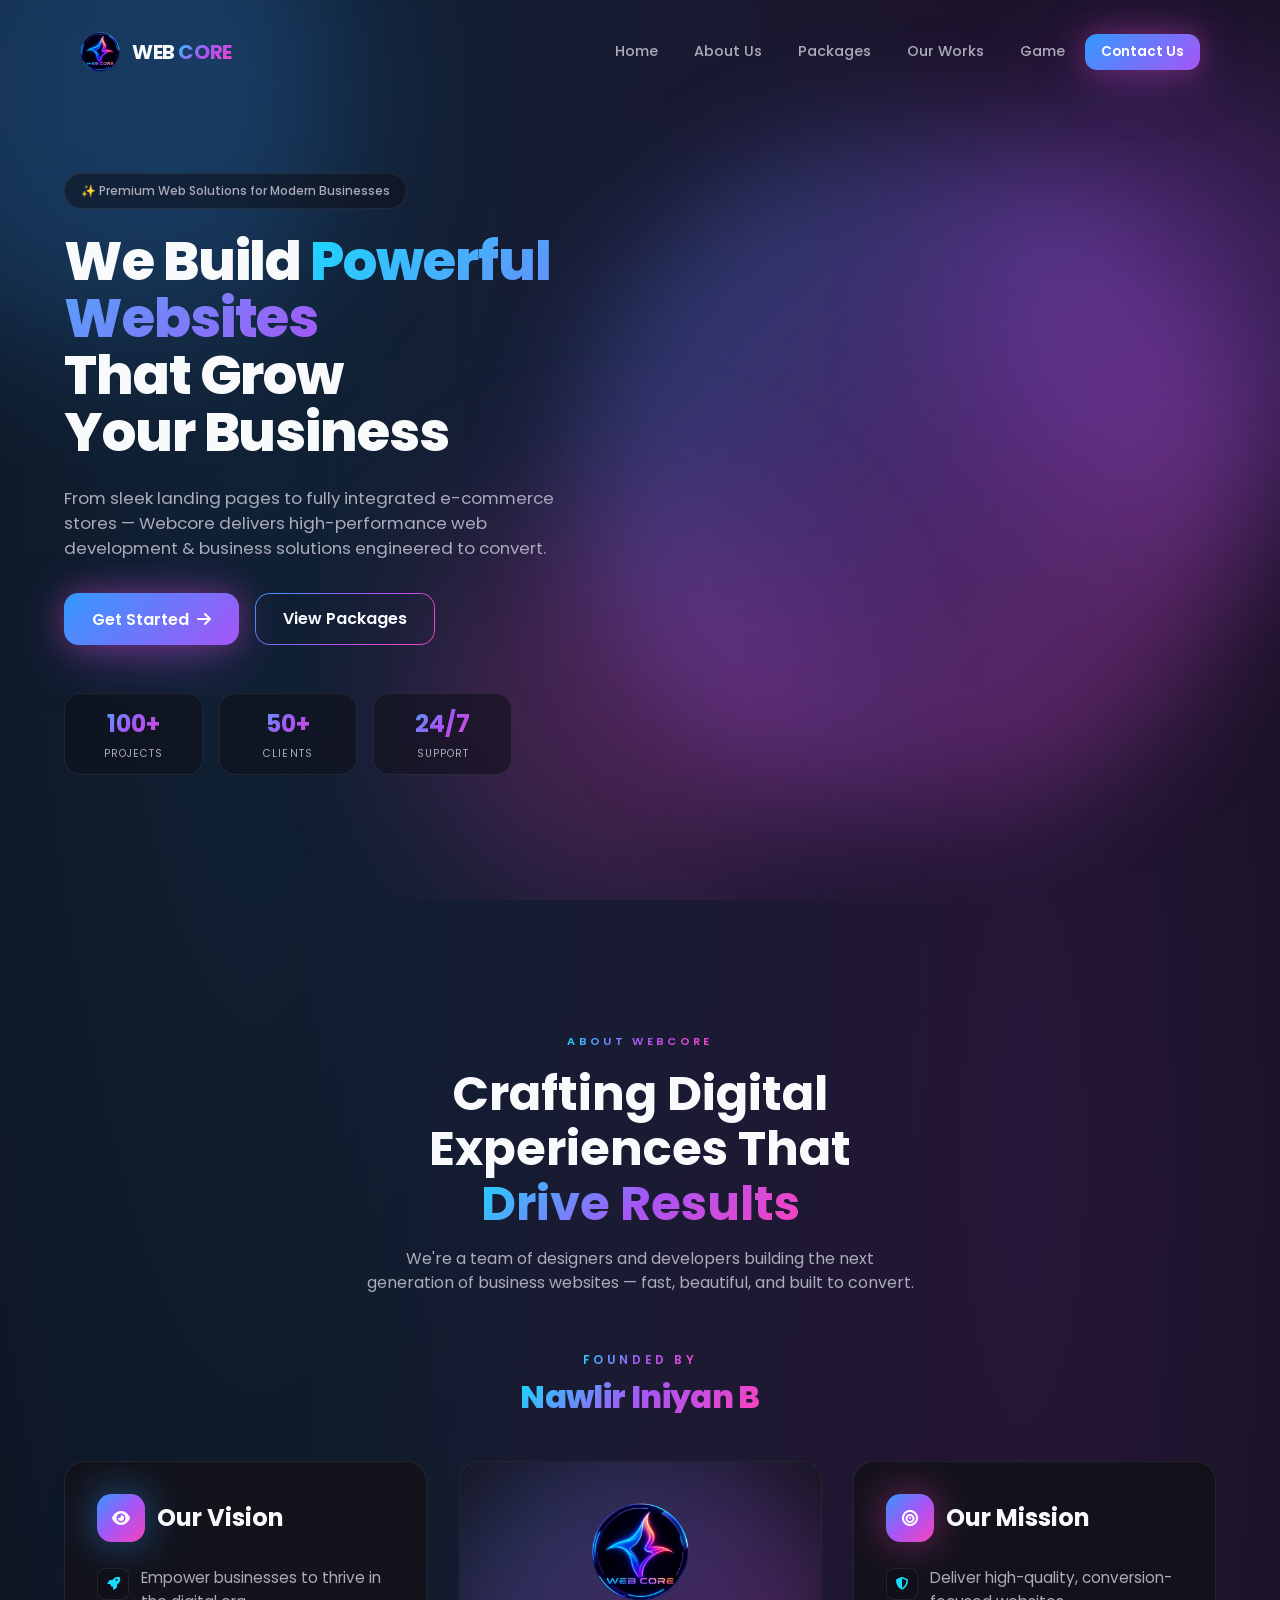
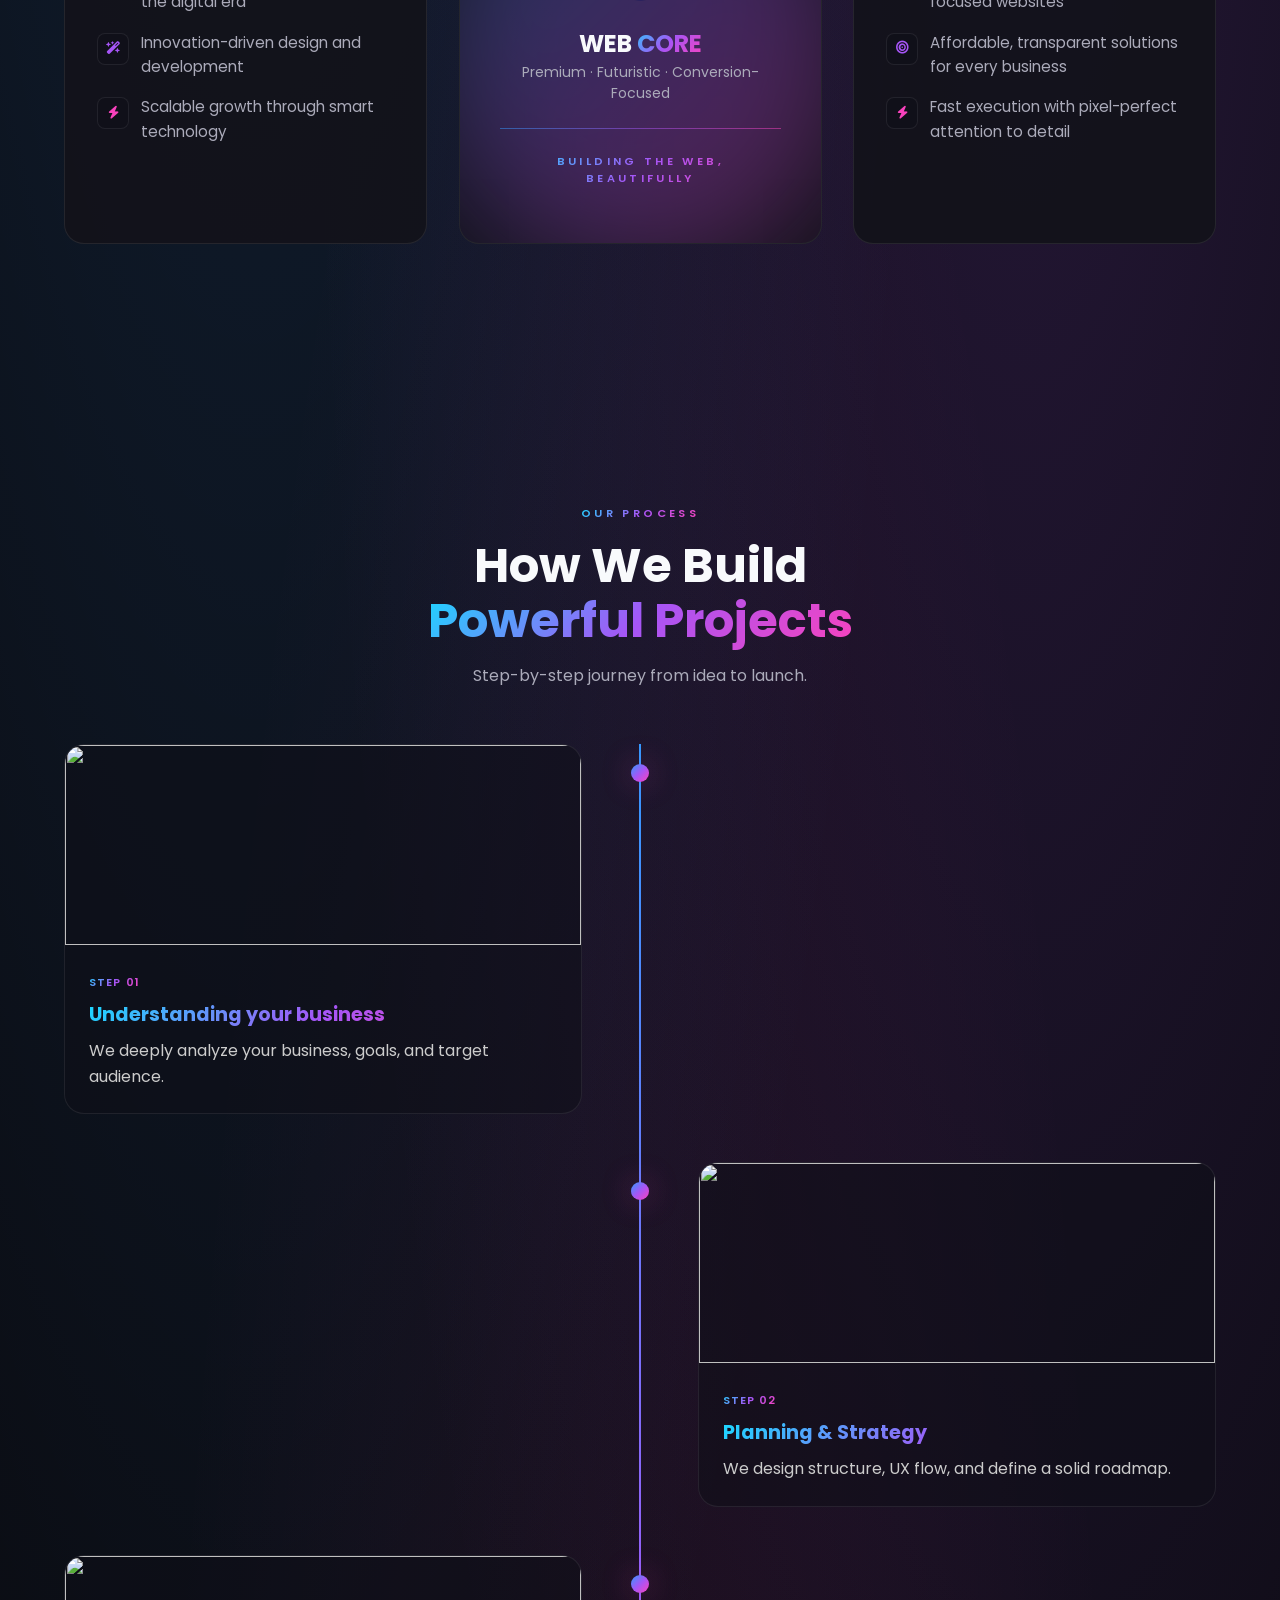
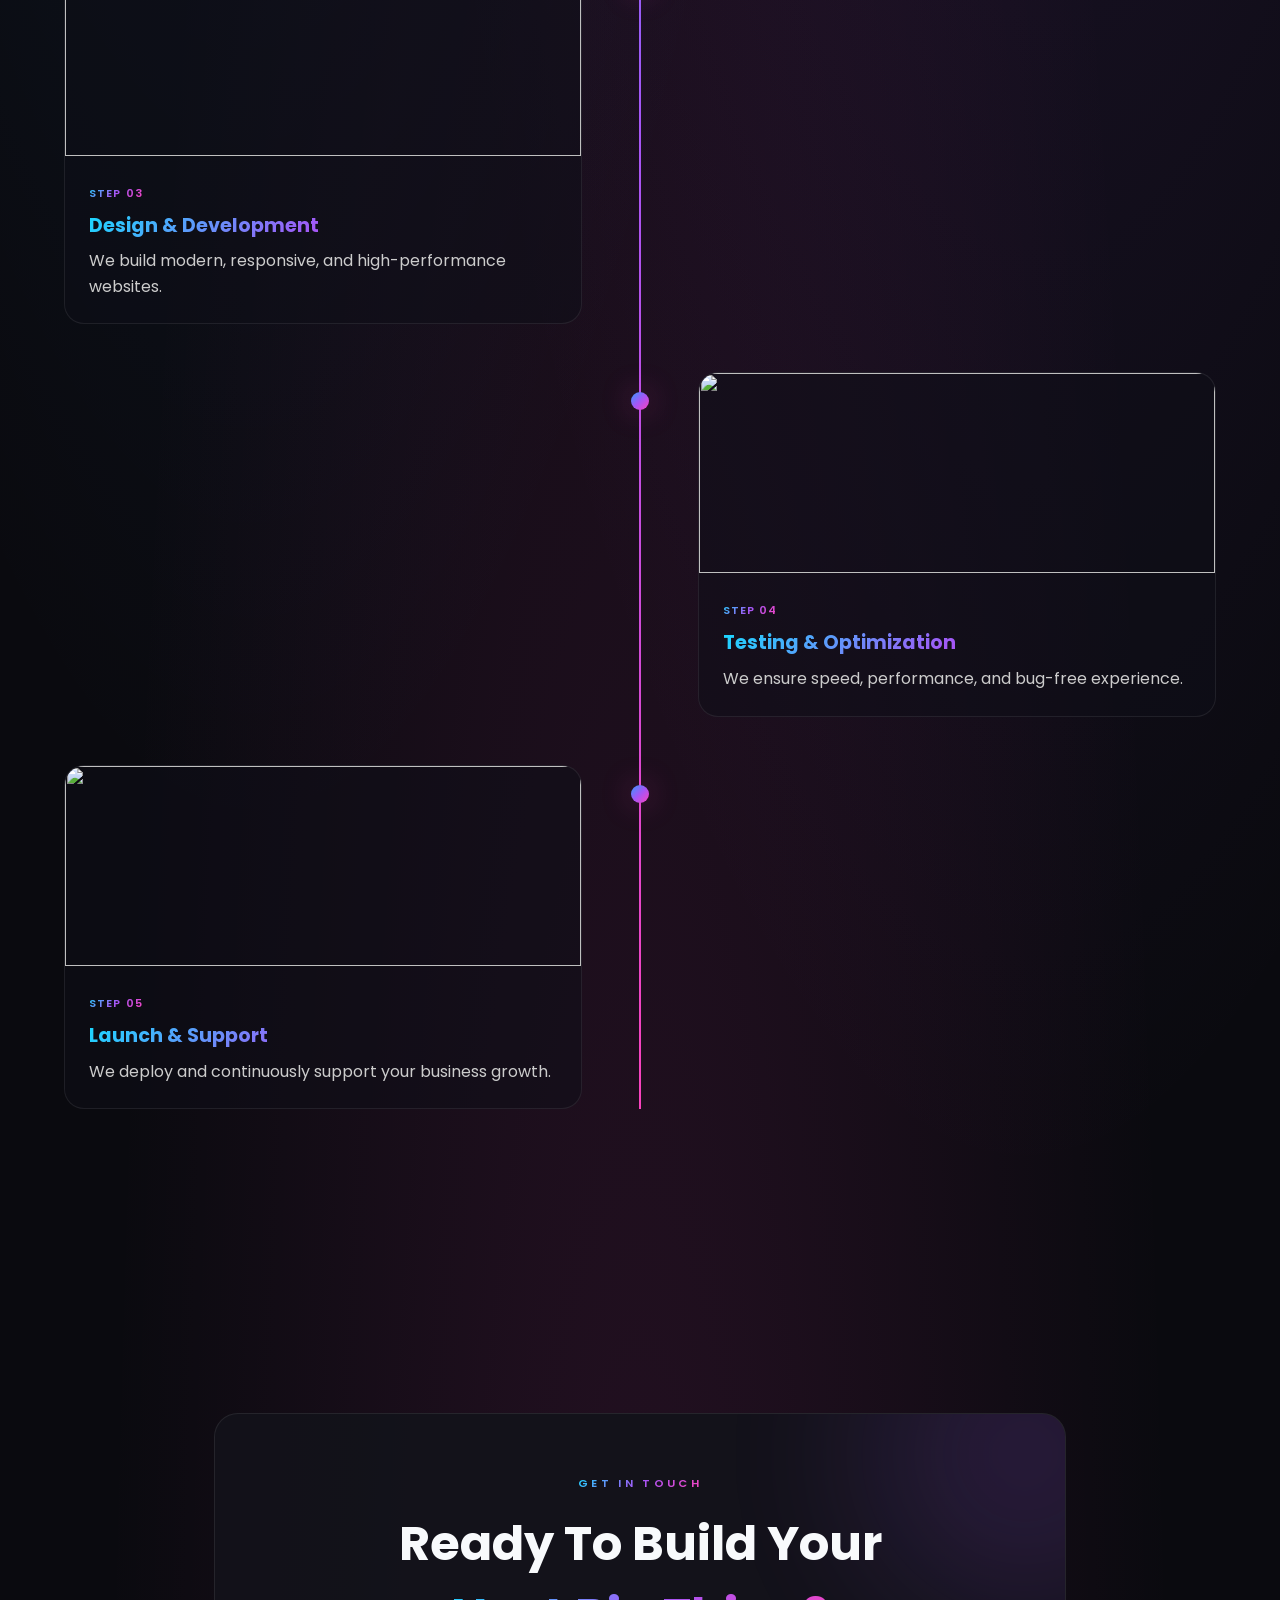
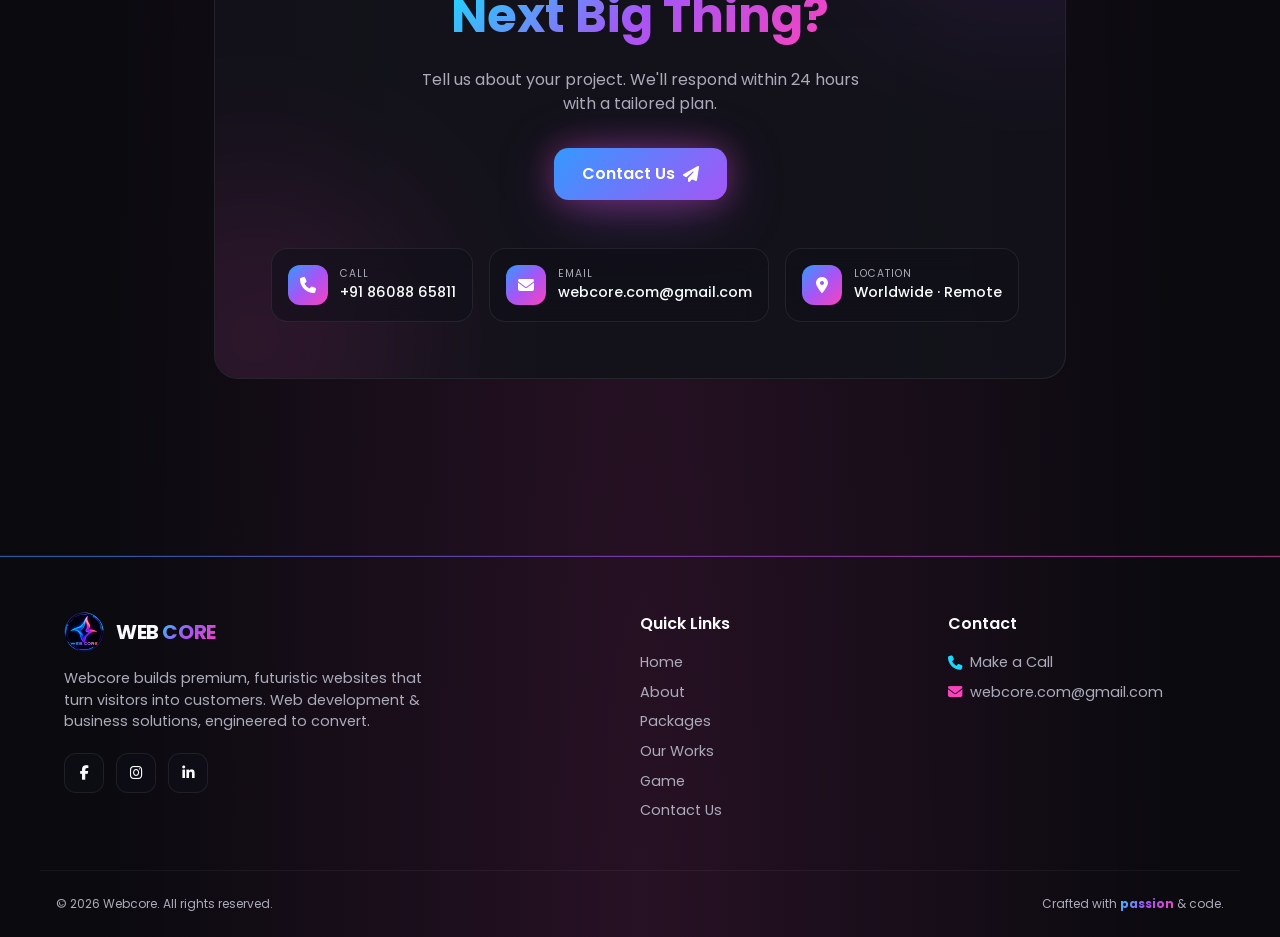
==== index.html @ 941d1497 "Update index.html" ====
<!DOCTYPE html>
<html lang="en">
<head>
  <meta charset="UTF-8" />
  <meta name="viewport" content="width=device-width, initial-scale=1.0" />
  <title>Webcore — Premium Websites That Grow Your Business</title>
  <meta name="description" content="Webcore builds futuristic, high-converting websites & e-commerce stores. Premium web development tailored for modern businesses." />
  <link rel="preconnect" href="https://fonts.googleapis.com">
  <link rel="preconnect" href="https://fonts.gstatic.com" crossorigin>
  <link href="https://fonts.googleapis.com/css2?family=Poppins:wght@300;400;500;600;700;800;900&display=swap" rel="stylesheet">
  <link rel="stylesheet" href="https://cdnjs.cloudflare.com/ajax/libs/font-awesome/6.5.1/css/all.min.css">
  <link rel="icon" type="image/x-icon" href="Webcore.png">
  <link rel="stylesheet" href="style.css" />
</head>
<body>
  <!-- NAVBAR -->
  <header id="navbar">
    <div class="nav-wrap">
      <nav class="nav">
        <a href="#home" class="logo-link" aria-label="Webcore home">
          <div class="logo">
            <img src="Webcore.png" alt="Webcore Logo" class="logo-mark logo-md" />
            <span class="logo-text">WEB<span class="grad-text"> CORE</span></span>
          </div>
        </a>
        <div class="nav-links">
          <a href="#home">Home</a>
          <a href="#about">About Us</a>
          <a href="packages.html">Packages</a>
          <a href="#process">Our Works</a>
          <a href="game.html">Game</a>
          <button class="btn btn-neon btn-sm" data-open="contact">Contact Us</button>
        </div>
        <button class="nav-toggle" id="navToggle" aria-label="Toggle menu">
          <i class="fa-solid fa-bars"></i>
        </button>
      </nav>
      <div class="mobile-menu" id="mobileMenu">
        <a href="#home">Home</a>
        <a href="#about">About Us</a>
        <a href="packages.html">Packages</a>
        <a href="#process">Our Works</a>
        <a href="game.html">Game</a>
        <button class="btn btn-neon" data-open="contact">Contact Us</button>
      </div>
    </div>
  </header>

  <main>
    <!-- HERO -->
    <section id="home" class="hero">
      <div class="glow-orbs">
        <div class="orb orb-blue"></div>
        <div class="orb orb-purple"></div>
        <div class="orb orb-pink"></div>
      </div>
      

      <div class="container hero-grid">
        <div class="hero-logo reveal">
          <div class="hero-logo-glow"></div>
          <div id="three-container"></div>
        </div>

        <div class="hero-content reveal" style="--d:.15s">
          <div class="badge glass">
            <span>✨ Premium Web Solutions for Modern Businesses</span>
            </div>
              <h1>We Build <span class="grad-text grad-anim">Powerful Websites</span> That Grow Your Business</h1>
              <p class="lead">From sleek landing pages to fully integrated e-commerce stores — Webcore delivers high-performance web development &amp; business solutions engineered to convert.</p>
                <div class="cta-row">
                  <button class="btn btn-neon btn-lg" data-open="contact">Get Started <i class="fa-solid fa-arrow-right"></i></button>
                  <a href="packages.html" class="btn btn-neon-outline btn-lg">View Packages</a>
                  </div>
                   <div class="stats">
                   <div class="glass stat">
                    <div class="stat-v grad-text">100+</div>
                    <div class="stat-l">Projects</div>
                  </div>
                <div class="glass stat">
                  <div class="stat-v grad-text">50+</div>
                  <div class="stat-l">Clients</div></div>
            <div class="glass stat"><div class="stat-v grad-text">24/7</div><div class="stat-l">Support</div></div>
            </div>
        </div>
      </div>
    </section>

    <!-- ABOUT -->
    <section id="about" class="section">
      <div class="container">
        <div class="section-head reveal">
          <span class="eyebrow grad-text">About Webcore</span>
          <h2>Crafting Digital Experiences That <span class="grad-text">Drive Results</span></h2>
          <p>We're a team of designers and developers building the next generation of business websites — fast, beautiful, and built to convert.</p>
        </div>
        <div class="founders-inline reveal">
          <span class="eyebrow grad-text">Founded by</span>
          <div class="founders-names">
            <span class="founder-name grad-text">Nawlir Iniyan B</span>
            <!-- <span class="founder-name grad-text">Rilwankhan B</span>
            <span class="founders-amp">|</span>
            <span class="founder-name grad-text">Dharsini A</span> -->
          </div>
        </div>
        <div class="about-grid">
          <div class="glass-card reveal">
            <div class="card-head">
              <div class="icon-bubble shadow-blue"><i class="fa-solid fa-eye"></i></div>
              <h3>Our Vision</h3>
            </div>
            <ul class="bullets">
              <li><span class="dot"><i class="fa-solid fa-rocket"></i></span>Empower businesses to thrive in the digital era</li>
              <li><span class="dot"><i class="fa-solid fa-wand-magic-sparkles"></i></span>Innovation-driven design and development</li>
              <li><span class="dot"><i class="fa-solid fa-bolt"></i></span>Scalable growth through smart technology</li>
            </ul>
          </div>

          <div class="glass-card center-card reveal" style="--d:.1s">
            <div class="hero-logo-glow small"></div>
            <div class="logo">
            <img src="Webcore.png" alt="Webcore Logo" class="logo-mark logo-md"style="width: 100px; height: auto;" />
          </div>
            <h3 class="brand-h3">WEB<span class="grad-text"> CORE</span></h3>
            <p class="muted small">Premium · Futuristic · Conversion-Focused</p>
            <div class="divider"></div>
            <p class="eyebrow grad-text">Building the web, beautifully</p>
          </div>

          <div class="glass-card reveal" style="--d:.2s">
            <div class="card-head">
              <div class="icon-bubble shadow-pink"><i class="fa-solid fa-bullseye"></i></div>
              <h3>Our Mission</h3>
            </div>
            <ul class="bullets">
              <li><span class="dot"><i class="fa-solid fa-shield-halved"></i></span>Deliver high-quality, conversion-focused websites</li>
              <li><span class="dot"><i class="fa-solid fa-bullseye"></i></span>Affordable, transparent solutions for every business</li>
              <li><span class="dot"><i class="fa-solid fa-bolt"></i></span>Fast execution with pixel-perfect attention to detail</li>
            </ul>
          </div>
        </div>
      </div>
    </section>

    

    <!-- WORKS -->
    <!-- <section id="works" class="section">
      <div class="container">
        <div class="section-head reveal">
          <span class="eyebrow grad-text">Our Works</span>
          <h2>A Showcase of <span class="grad-text">Brilliant Builds</span></h2>
          <p>Recent projects we've crafted with passion and precision.</p>
        </div>
        <div class="works-grid" id="worksGrid"></div>
      </div>
    </section> -->
    <!-- TIMELINE / PROCESS -->
<section id="process" class="section">
  <div class="container">
    
    <div class="section-head reveal">
      <span class="eyebrow grad-text">Our Process</span>
      <h2>How We Build <span class="grad-text">Powerful Projects</span></h2>
      <p>Step-by-step journey from idea to launch.</p>
    </div>

    <div class="timeline">

      <!-- ITEM 1 -->
      <div class="timeline-item reveal">
        <div class="timeline-card">
          <img src="https://images.unsplash.com/photo-1551434678-e076c223a692?w=900">
          <div class="card-content">
            <span class="step grad-text">Step 01</span>
            <h3 class="grad-text">Understanding your business</h3>
            <p>We deeply analyze your business, goals, and target audience.</p>
          </div>
        </div>
      </div>

      <!-- ITEM 2 -->
      <div class="timeline-item reveal">
        <div class="timeline-card">
          <img src="https://i.pinimg.com/1200x/02/2e/eb/022eeb93b2c3a5f33f4343dbd27fac44.jpg">
          <div class="card-content">
            <span class="step grad-text">Step 02</span>
            <h3 class="grad-text">Planning & Strategy</h3>
            <p>We design structure, UX flow, and define a solid roadmap.</p>
          </div>
        </div>
      </div>

      <!-- ITEM 3 -->
      <div class="timeline-item reveal">
        <div class="timeline-card">
          <img src="https://i.pinimg.com/736x/75/52/f3/7552f36ae36b166025420c84fe3a4cf3.jpg">
          <div class="card-content">
            <span class="step grad-text">Step 03</span>
            <h3 class="grad-text">Design & Development</h3>
            <p>We build modern, responsive, and high-performance websites.</p>
          </div>
        </div>
      </div>

      <!-- ITEM 4 -->
      <div class="timeline-item reveal">
        <div class="timeline-card">
          <img src="https://images.unsplash.com/photo-1519389950473-47ba0277781c?w=900">
          <div class="card-content">
            <span class="step grad-text">Step 04</span>
            <h3 class="grad-text">Testing & Optimization</h3>
            <p>We ensure speed, performance, and bug-free experience.</p>
          </div>
        </div>
      </div>

      <!-- ITEM 5 -->
      <div class="timeline-item reveal">
        <div class="timeline-card">
          <img src="https://i.pinimg.com/1200x/03/3f/dd/033fdd2b00aa21a21f1bb7e5041ca4c2.jpg">
          <div class="card-content">
            <span class="step grad-text">Step 05</span>
            <h3 class="grad-text">Launch & Support</h3>
            <p>We deploy and continuously support your business growth.</p>
          </div>
        </div>
      </div>

    </div>
  </div>
</section>

    <!-- CONTACT -->
    <section id="contact" class="section">
      <div class="container narrow">
        <div class="contact-card glass-card reveal">
          <div class="orb orb-purple contact-orb-1"></div>
          <div class="orb orb-pink contact-orb-2"></div>
          <div class="contact-inner">
            <span class="eyebrow grad-text">Get In Touch</span>
            <h2>Ready To Build Your <span class="grad-text">Next Big Thing?</span></h2>
            <p>Tell us about your project. We'll respond within 24 hours with a tailored plan.</p>
            <div class="cta-row center">
              <button class="btn btn-neon btn-lg" data-open="contact">Contact Us <i class="fa-solid fa-paper-plane"></i></button>
            </div>
            <div class="contact-info">
              <div class="glass info">
                <div class="icon-bubble sm"><i class="fa-solid fa-phone"></i></div>
                <div><div class="info-l">Call</div><div class="info-v">+91 86088 65811</div></div>
              </div>
              <div class="glass info">
                <div class="icon-bubble sm"><i class="fa-solid fa-envelope"></i></div>
                <div><div class="info-l">Email</div><div class="info-v"><a href="mailto:webcore.com@gmail.com">webcore.com@gmail.com</a></div></div>
              </div>
              <div class="glass info">
                <div class="icon-bubble sm"><i class="fa-solid fa-location-dot"></i></div>
                <div><div class="info-l">Location</div><div class="info-v">Worldwide · Remote</div></div>
              </div>
            </div>
          </div>
        </div>
      </div>
    </section>
  </main>

  <!-- FOOTER -->
  <footer>
    <div class="footer-line"></div>
    <div class="container footer-grid">
      <div class="footer-col footer-brand">
        <div class="logo">
            <img src="Webcore.png" alt="Webcore Logo" class="logo-mark logo-md" />
            <span class="logo-text">WEB<span class="grad-text"> CORE</span></span>
          </div>
        <p class="muted">Webcore builds premium, futuristic websites that turn visitors into customers. Web development &amp; business solutions, engineered to convert.</p>
        <div class="socials">
          <a href="https://www.facebook.com/share/1CTiRXBR2V/" aria-label="Facebook"><i class="fa-brands fa-facebook-f"></i></a>
          <a href="https://www.instagram.com/web_core.in?igsh=dnJreGhweXFncTB4" aria-label="Instagram"><i class="fa-brands fa-instagram"></i></a>
          <a href="#" aria-label="LinkedIn"><i class="fa-brands fa-linkedin-in"></i></a>
        </div>
      </div>
      <div class="footer-col">
        <h4>Quick Links</h4>
        <ul>
          <li><a href="#home">Home</a></li>
          <li><a href="#about">About</a></li>
          <li><a href="packages.html">Packages</a></li>
          <li><a href="#process">Our Works</a></li>
          <li><a href="game.html">Game</a></li>
          <li><a href="#contact">Contact Us</a></li>
        </ul>
      </div>
      <div class="footer-col">
        <h4>Contact</h4>
        <ul class="contact-list">
          <li><i class="fa-solid fa-phone"></i><a href="tel:+918608865811">Make a Call</a></li>
          <li><i class="fa-solid fa-envelope"></i> <a href="mailto:webcore.com@gmail.com">webcore.com@gmail.com</a></li>
        </ul>
      </div>
    </div>
    <div class="footer-bottom container">
      <p>© <span id="year"></span> Webcore. All rights reserved.</p>
      <p>Crafted with <span class="grad-text" style="font-weight:700">passion</span> &amp; code.</p>
    </div>
  </footer>

  <!-- PACKAGE FORM MODAL -->
  <div class="modal" id="packageModal" aria-hidden="true">
    <div class="modal-backdrop" data-close></div>
    <div class="modal-panel glass">
      <button class="modal-close" data-close aria-label="Close"><i class="fa-solid fa-xmark"></i></button>
      <h3 id="packageModalTitle"><span class="grad-text">Package</span></h3>
      <p class="muted small">Fill in your details and we'll continue on WhatsApp.</p>
      <form id="packageForm" class="form" novalidate>
        <input type="text" name="name" placeholder="Your Name" maxlength="80" required />
        <input type="tel" name="phone" placeholder="Phone Number" maxlength="20" required />
        <input type="email" name="email" placeholder="Email ID" maxlength="150" required />
        <input type="text" name="business" placeholder="Business Type" maxlength="80" required />
        <button type="submit" class="btn btn-neon btn-lg full"><i class="fa-brands fa-whatsapp"></i> Continue on WhatsApp</button>
      </form>
    </div>
  </div>

  <!-- CONTACT FORM MODAL -->
  <div class="modal" id="contactModal" aria-hidden="true">
    <div class="modal-backdrop" data-close></div>
    <div class="modal-panel glass">
      <button class="modal-close" data-close aria-label="Close"><i class="fa-solid fa-xmark"></i></button>
      <div id="contactFormView">
        <h3>Let's <span class="grad-text">Talk</span></h3>
        <form id="contactForm" class="form" novalidate>
          <input type="text" name="name" placeholder="Your Name" maxlength="80" required />
          <input type="tel" name="phone" placeholder="Phone Number" maxlength="20" required />
          <input type="email" name="email" placeholder="Email ID" maxlength="150" required />
          <textarea name="reason" placeholder="Reason for contacting us" maxlength="500" rows="4" required></textarea>
          <button type="submit" class="btn btn-neon btn-lg full" id="contactSubmit">Send Message</button>
        </form>
      </div>
      <div id="contactSuccessView" class="success-view" hidden>
        <div class="success-icon"><i class="fa-solid fa-check"></i></div>
        <h3 class="grad-text">Message Sent!</h3>
        <p class="muted">Thank you. We'll be in touch within 24 hours.</p>
        <button class="btn btn-neon-outline" data-close>Close</button>
      </div>
    </div>
  </div>

  <!-- TOAST -->
  <div class="toast" id="toast"></div>
  <script src="https://cdnjs.cloudflare.com/ajax/libs/three.js/r75/three.min.js"></script>
  <script src="https://cdnjs.cloudflare.com/ajax/libs/gsap/1.18.0/TweenMax.min.js"></script>
  <script src="https://s3-us-west-2.amazonaws.com/s.cdpn.io/175711/bas.js"></script>
  <script src="https://s3-us-west-2.amazonaws.com/s.cdpn.io/175711/OrbitControls-2.js"></script>
  <script src="script.js"></script>
</body>
</html>
---- style.css ----
/* Webcore — Futuristic Neon Design System */
:root {
  --bg: hsl(240 20% 5%);
  --fg: hsl(210 40% 98%);
  --card: hsl(240 18% 8%);
  --muted: hsl(240 10% 70%);
  --border: hsl(240 20% 18%);

  --neon-blue: hsl(210 100% 60%);
  --neon-cyan: hsl(190 100% 55%);
  --neon-purple: hsl(270 90% 65%);
  --neon-pink: hsl(320 95% 62%);

  --gradient-neon: linear-gradient(135deg, var(--neon-blue), var(--neon-purple) 50%, var(--neon-pink));
  --gradient-text: linear-gradient(135deg, var(--neon-cyan), var(--neon-purple) 50%, var(--neon-pink));
  --gradient-bg:
    radial-gradient(ellipse at 20% 0%, hsl(210 100% 60% / 0.18), transparent 50%),
    radial-gradient(ellipse at 80% 20%, hsl(270 90% 65% / 0.18), transparent 50%),
    radial-gradient(ellipse at 50% 100%, hsl(320 95% 62% / 0.12), transparent 60%);

  --glow-neon: 0 10px 60px -10px hsl(270 90% 65% / 0.6), 0 0 30px hsl(320 95% 62% / 0.35);
  --glow-blue: 0 0 40px hsl(210 100% 60% / 0.5);
  --glow-pink: 0 0 40px hsl(320 95% 62% / 0.45);

  --glass-bg: hsl(240 20% 8% / 0.55);
  --glass-border: hsl(0 0% 100% / 0.08);

  --radius: 1rem;
  --transition: all .4s cubic-bezier(.4,0,.2,1);
}

* { box-sizing: border-box; margin: 0; padding: 0; }
html { scroll-behavior: smooth; }
body {
  font-family: 'Poppins', system-ui, sans-serif;
  background: var(--bg);
  background-image: var(--gradient-bg);
  color: var(--fg);
  line-height: 1.5;
  -webkit-font-smoothing: antialiased;
  overflow-x: hidden;
  max-width: 100vw;
  -webkit-overflow-scrolling: touch;
}
::selection { background: hsl(270 90% 65% / .4); }
a { color: inherit; text-decoration: none; }
button { font-family: inherit; cursor: pointer; border: none; background: none; color: inherit; }
img { max-width: 100%; display: block; }
ul { list-style: none; }

.container { max-width: 1200px; margin: 0 auto; padding: 0 1rem; }
.container.narrow { max-width: 900px; }
@media (min-width: 768px) { .container { padding: 0 1.5rem; } }

.grad-text {
  background: var(--gradient-text);
  -webkit-background-clip: text;
  background-clip: text;
  -webkit-text-fill-color: transparent;
  color: transparent;
}
.grad-anim { background-size: 200% 200%; animation: gradient-shift 6s ease infinite; }

.glass {
  background: var(--glass-bg);
  backdrop-filter: blur(12px);
  -webkit-backdrop-filter: blur(12px);
  border: 1px solid var(--glass-border);
  border-radius: var(--radius);
}
.glass-card {
  background: hsl(240 18% 9% / 0.92);
  border: 1px solid var(--glass-border);
  border-radius: 1.25rem;
  padding: 2rem;
  transition: border-color .3s ease, box-shadow .3s ease, transform .3s ease;
  contain: layout style;
}
.glass-card:hover {
  border-color: hsl(270 90% 65% / .5);
  box-shadow: var(--glow-neon);
  transform: translateY(-4px);
}

.muted { color: var(--muted); }
.small { font-size: .875rem; }

/* Buttons */
.btn {
  display: inline-flex; align-items: center; justify-content: center; gap: .5rem;
  padding: .625rem 1.25rem; border-radius: .75rem;
  font-weight: 600; font-size: .9rem;
  transition: transform .4s cubic-bezier(.4,0,.2,1), box-shadow .4s cubic-bezier(.4,0,.2,1);
  white-space: nowrap;
}
.btn-sm { padding: .5rem 1rem; font-size: .85rem; }
.btn-lg { padding: .85rem 1.75rem; font-size: 1rem; border-radius: .9rem; }
.full { width: 100%; }
.btn-neon {
  background: var(--gradient-neon);
  background-size: 200% 200%;
  color: white;
  box-shadow: var(--glow-neon);
}
.btn-neon:hover { transform: scale(1.03); box-shadow: var(--glow-pink); background-position: 100% 50%; }
.btn-neon:active { transform: scale(.98); }
.btn-neon-outline {
  position: relative; background: transparent; color: var(--fg);
  border-radius: .9rem;
}
.btn-neon-outline::before {
  content: ''; position: absolute; inset: 0; border-radius: inherit; padding: 1px;
  background: var(--gradient-neon);
  -webkit-mask: linear-gradient(#000 0 0) content-box, linear-gradient(#000 0 0);
  -webkit-mask-composite: xor;
  mask: linear-gradient(#000 0 0) content-box, linear-gradient(#000 0 0);
  mask-composite: exclude;
  pointer-events: none;
}
.btn-neon-outline:hover { background: hsl(0 0% 100% / .05); box-shadow: var(--glow-neon); }
.link-btn { padding: 0; font-weight: 700; cursor: pointer; }

/* NAVBAR */
#navbar {
  position: fixed; top: 0; left: 0; right: 0; z-index: 50;
  padding: 1.25rem 0; transition: padding .3s ease;
}
#navbar.scrolled { padding: .75rem 0; }
.nav-wrap { max-width: 1200px; margin: 0 auto; padding: 0 1rem; }
.nav {
  display: flex; align-items: center; justify-content: space-between;
  padding: .75rem 1rem; border-radius: 1rem;
  transition: background .3s ease, border-color .3s ease, box-shadow .3s ease;
}
@media (min-width: 768px) { .nav { padding: .75rem 1.5rem; } }
#navbar.scrolled .nav {
  background: var(--glass-bg);
  backdrop-filter: blur(20px); -webkit-backdrop-filter: blur(20px);
  border: 1px solid var(--glass-border);
  box-shadow: var(--glow-neon);
}
.nav-links { display: none; align-items: center; gap: .25rem; }
@media (min-width: 1024px) { .nav-links { display: flex; } }
.nav-links a {
  padding: .5rem 1rem; border-radius: .75rem; font-size: .9rem; font-weight: 500;
  color: var(--muted); transition: var(--transition);
}
.nav-links a:hover { color: var(--fg); background: hsl(0 0% 100% / .05); }
.nav-toggle {
  display: flex; align-items: center; justify-content: center;
  width: 42px; height: 42px; border-radius: .75rem;
  background: var(--glass-bg);
  backdrop-filter: blur(20px); -webkit-backdrop-filter: blur(20px);
  border: 1px solid var(--glass-border);
}
@media (min-width: 1024px) { .nav-toggle { display: none; } }
.mobile-menu {
  display: none; flex-direction: column; gap: .25rem;
  margin-top: .5rem; padding: 1rem;
  background: var(--glass-bg);
  backdrop-filter: blur(20px); -webkit-backdrop-filter: blur(20px);
  border: 1px solid var(--glass-border);
  border-radius: 1rem;
  animation: scale-in .3s ease-out;
}
.mobile-menu.open { display: flex; }
.mobile-menu a {
  padding: .85rem 1rem; border-radius: .75rem;
  color: var(--muted); font-weight: 500; font-size: .9rem;
}
.mobile-menu a:hover { color: var(--fg); background: hsl(0 0% 100% / .05); }
.mobile-menu .btn { margin-top: .5rem; }

/* LOGO */
.logo { display: flex; align-items: center; gap: .75rem; }
.logo-text { font-weight: 700; font-size: 1.25rem; letter-spacing: -.02em; }
.logo-mark {
  width: 2.5rem; height: 2.5rem;
  border-radius: .5rem;
  display: flex; align-items: center; justify-content: center;
  object-fit: contain;
}
.logo-mark > span {
  width: 100%; height: 100%; border-radius: calc(.9rem - 2px);
  background-color: var(--bg);
  display: flex; align-items: center; justify-content: center;
  font-weight: 800; font-size: 1rem;
  background-image: var(--gradient-text);
  -webkit-background-clip: text; background-clip: text;
  -webkit-text-fill-color: transparent; color: transparent;
}
.logo-lg { width: 5rem; height: 5rem; border-radius: 1.2rem; }
.logo-lg > span { border-radius: calc(1.2rem - 2px); font-size: 1.75rem; }
.logo-xl { width: 8rem; height: 8rem; border-radius: 1.5rem; }
.logo-xl > span { border-radius: calc(1.5rem - 2px); font-size: 3rem; }
@media (min-width: 768px) {
  .logo-xl { width: 10rem; height: 10rem; }
  .logo-xl > span { font-size: 3.5rem; }
}

/* HERO */
.hero {
  position: relative; min-height: 100vh; display: flex; align-items: center;
  padding: 8rem 0 5rem; overflow: hidden;
}
.hero-grid {
  display: grid; gap: 3rem; align-items: center;
}
@media (min-width: 1024px) { .hero-grid { grid-template-columns: 1fr 1fr; gap: 2rem; } }

.hero-logo { display: flex; justify-content: center; align-items: center; order: 1; position: relative; }
@media (min-width: 1024px) { .hero-logo { order: 2; justify-content: flex-end; } }

#three-container {
  width: min(550px, 90vw);
  height: min(550px, 90vw);
  position: relative;
  overflow: hidden;
}
@media (min-width: 768px) {
  #three-container {
    width: 600px;
    height: 600px;
  }
}
#three-container canvas {
  width: 100% !important;
  height: 100% !important;
  display: block;
}
.hero-logo-box {
  position: relative; padding: 2.5rem; text-align: center; border-radius: 1.5rem;
}
@media (min-width: 768px) { .hero-logo-box { padding: 3.5rem; } }
.hero-logo-img {
  width: 100%;
  max-width: 320px;
  height: auto;
  display: block;
  margin: 0 auto;
  border-radius: 1.25rem;
  position: relative;
  z-index: 1;
  transition: filter .5s ease;
}
.hero-logo-box:hover .hero-logo-img {
  filter: brightness(1.4) drop-shadow(0 0 30px hsl(210 100% 75% / .9)) drop-shadow(0 0 60px hsl(270 90% 70% / .6));
}
@media (min-width: 768px) { .hero-logo-img { max-width: 400px; } }
.hero-logo-glow {
  position: absolute; inset: -2.5rem; background: var(--gradient-neon);
  border-radius: 50%; opacity: .3; filter: blur(60px);
  pointer-events: none;
}
.hero-logo-glow.small { inset: -2rem; }
@media (max-width: 767px) {
  .hero-logo-glow { inset: -1rem; }
  .hero-logo-glow.small { inset: -.75rem; }
}
.logo-caption { margin-top: 1.5rem; font-size: .7rem; letter-spacing: .3em; text-transform: uppercase; font-weight: 600; }

.hero-content { order: 2; }
@media (min-width: 1024px) { .hero-content { order: 1; } }
.badge {
  display: inline-flex; align-items: center; gap: .5rem;
  padding: .5rem 1rem; border-radius: 999px; font-size: .75rem; font-weight: 500;
  color: var(--muted); margin-bottom: 1.5rem;
}
.badge i { color: var(--neon-pink); }

h1 {
  font-size: clamp(2.25rem, 5vw, 3.4rem);
  font-weight: 800; line-height: 1.05; letter-spacing: -.02em;
  text-wrap: balance;
}
.lead {
  margin-top: 1.5rem; font-size: 1.05rem; color: var(--muted); max-width: 36rem;
  text-wrap: balance;
}
.cta-row { margin-top: 2rem; display: flex; flex-wrap: wrap; gap: 1rem; }
.cta-row.center { justify-content: center; }

.stats {
  margin-top: 3rem; display: grid; grid-template-columns: repeat(3, 1fr); gap: 1rem;
  max-width: 28rem;
}
.stat { padding: .75rem; text-align: center; }
.stat-v { font-size: 1.5rem; font-weight: 700; }
.stat-l { font-size: .65rem; text-transform: uppercase; letter-spacing: .1em; color: var(--muted); margin-top: .25rem; }

/* GLOW ORBS */
.glow-orbs { position: absolute; inset: 0; overflow: hidden; pointer-events: none; }
.orb { position: absolute; border-radius: 50%; filter: blur(80px); opacity: .5; contain: strict; }
.orb-blue { width: min(500px, 80vw); height: min(500px, 80vw); top: -160px; left: -160px; background: hsl(210 100% 60% / .45); animation: float-slow 12s ease-in-out infinite; }
.orb-purple { width: min(450px, 70vw); height: min(450px, 70vw); top: 80px; right: -130px; background: hsl(270 90% 65% / .5); animation: float 8s ease-in-out infinite; animation-delay: 2s; }
.orb-pink { width: min(400px, 65vw); height: min(400px, 65vw); bottom: 0; left: 33%; background: hsl(320 95% 62% / .4); animation: float-slow 12s ease-in-out infinite; animation-delay: 4s; }

.line-flow { position: absolute; left: 0; right: 0; height: 1px; overflow: hidden; opacity: .5; pointer-events: none; }
.line-flow.line-1 { top: 33%; }
.line-flow.line-2 { bottom: 25%; opacity: .35; }
.line-flow > span {
  display: block; height: 100%; width: 33%;
  background: var(--gradient-neon);
  animation: line-flow 6s linear infinite;
  will-change: transform;
}
.line-flow.line-2 > span { animation: line-flow 9s linear infinite reverse; }

/* SECTIONS */
.section { position: relative; padding: 6rem 0; }
@media (min-width: 768px) { .section { padding: 8rem 0; } }
.section-head { text-align: center; max-width: 36rem; margin: 0 auto 3.5rem; }
.eyebrow {
  display: inline-block; font-size: .7rem; letter-spacing: .3em;
  text-transform: uppercase; font-weight: 600; margin-bottom: 1rem;
}
.section-head h2 {
  font-size: clamp(1.75rem, 4vw, 3rem); font-weight: 700; line-height: 1.15; text-wrap: balance;
}
.section-head p { margin-top: 1rem; color: var(--muted); text-wrap: balance; }

/* ABOUT */
.about-grid {
  display: grid; gap: 1.5rem; align-items: stretch;
}
@media (min-width: 1024px) { .about-grid { grid-template-columns: repeat(3, 1fr); gap: 2rem; } }
.card-head { display: flex; align-items: center; gap: .75rem; margin-bottom: 1.5rem; }
.card-head h3 { font-size: 1.5rem; font-weight: 700; }
.icon-bubble {
  width: 3rem; height: 3rem; border-radius: .9rem;
  background: var(--gradient-neon);
  display: flex; align-items: center; justify-content: center;
  color: white; flex-shrink: 0;
}
.icon-bubble.sm { width: 2.5rem; height: 2.5rem; border-radius: .75rem; }
.shadow-blue { box-shadow: var(--glow-blue); }
.shadow-pink { box-shadow: var(--glow-pink); }

.bullets { display: flex; flex-direction: column; gap: 1rem; }
.bullets li { display: flex; gap: .75rem; color: var(--muted); font-size: .95rem; line-height: 1.6; }
.bullets .dot {
  margin-top: 2px; width: 2rem; height: 2rem; flex-shrink: 0;
  border-radius: .5rem;
  background: var(--glass-bg);
  border: 1px solid var(--glass-border);
  display: flex; align-items: center; justify-content: center;
  color: var(--neon-cyan); font-size: .8rem;
}
.bullets li:nth-child(2) .dot { color: var(--neon-purple); }
.bullets li:nth-child(3) .dot { color: var(--neon-pink); }

.center-card { display: flex; flex-direction: column; align-items: center; text-align: center; position: relative; padding: 2.5rem; overflow: hidden; }
.center-card .logo-lg { position: relative; z-index: 1; }
.center-card .hero-logo-glow { z-index: 0; }
.center-card .logo, .center-card .brand-h3, .center-card p, .center-card .divider { position: relative; z-index: 1; }
.brand-h3 { margin-top: 1.5rem; font-size: 1.5rem; font-weight: 700; }
.divider { height: 1px; width: 100%; background: var(--gradient-neon); opacity: .5; margin: 1.5rem 0; }

/* PACKAGES */
.type-switcher {
  display: flex; flex-direction: column; gap: .25rem;
  padding: .375rem; max-width: 28rem; margin: 0 auto 3rem;
}
@media (min-width: 640px) { .type-switcher { flex-direction: row; } }
.type-btn {
  flex: 1; display: flex; align-items: center; justify-content: center; gap: .5rem;
  padding: .85rem 1rem; border-radius: .75rem; font-size: .9rem; font-weight: 600;
  color: var(--muted); transition: var(--transition);
}
.type-btn:hover { color: var(--fg); }
.type-btn.active { background: var(--gradient-neon); color: white; box-shadow: var(--glow-neon); }

.packages-grid { display: grid; gap: 1.5rem; }
@media (min-width: 768px) {
  .packages-grid.cols-3 { grid-template-columns: repeat(3, 1fr); gap: 2rem; }
  .packages-grid.cols-2 { grid-template-columns: repeat(2, 1fr); gap: 2rem; max-width: 56rem; margin: 0 auto; }
}

.pkg {
  position: relative; display: flex; flex-direction: column;
  padding: 2rem;
}
.pkg.highlight {
  border: 1px solid transparent;
  box-shadow: var(--glow-neon);
}
.pkg.highlight::before {
  content: ''; position: absolute; inset: 0; border-radius: inherit; padding: 1px;
  background: var(--gradient-neon);
  -webkit-mask: linear-gradient(#000 0 0) content-box, linear-gradient(#000 0 0);
  -webkit-mask-composite: xor;
  mask: linear-gradient(#000 0 0) content-box, linear-gradient(#000 0 0);
  mask-composite: exclude;
  pointer-events: none;
}
@media (min-width: 768px) { .pkg.highlight { transform: scale(1.04); } }
.pkg-badge {
  position: absolute; top: -12px; left: 50%; transform: translateX(-50%);
  background: var(--gradient-neon); color: white;
  font-size: .7rem; font-weight: 700; padding: .25rem 1rem; border-radius: 999px;
  display: inline-flex; align-items: center; gap: .35rem;
  box-shadow: var(--glow-neon); white-space: nowrap;
}
.pkg-name { font-size: 1.5rem; font-weight: 700; }
.pkg-tag { font-size: .85rem; color: var(--muted); margin-top: .25rem; }
.pkg-price { display: flex; align-items: baseline; gap: .35rem; margin-top: 1.5rem; }
.pkg-price .amt { font-size: 2.5rem; font-weight: 800; }
.pkg-price .per { font-size: .85rem; color: var(--muted); }
.pkg-divider { height: 1px; background: hsl(0 0% 100% / .1); margin: 1.5rem 0; }
.pkg-features { display: flex; flex-direction: column; gap: .75rem; flex: 1; }
.pkg-features li { display: flex; gap: .75rem; font-size: .9rem; color: var(--muted); }
.pkg-check {
  margin-top: 2px; width: 1.25rem; height: 1.25rem; border-radius: 999px;
  background: var(--gradient-neon);
  display: flex; align-items: center; justify-content: center; color: white;
  font-size: .65rem; flex-shrink: 0;
}
.pkg .btn { margin-top: 2rem; }
.custom-cta { text-align: center; margin-top: 3rem; color: var(--muted); font-size: .9rem; }

/* WORKS */
/* .works-grid { display: grid; gap: 1.5rem; }
@media (min-width: 640px) { .works-grid { grid-template-columns: repeat(2, 1fr); } }
@media (min-width: 1024px) { .works-grid { grid-template-columns: repeat(3, 1fr); } }
.work {
  position: relative; overflow: hidden; border-radius: 1.25rem;
  background: var(--glass-bg);
  border: 1px solid var(--glass-border);
  transition: border-color .4s cubic-bezier(.4,0,.2,1), box-shadow .4s cubic-bezier(.4,0,.2,1), transform .4s cubic-bezier(.4,0,.2,1);
}
.work:hover {
  border-color: hsl(270 90% 65% / .5);
  box-shadow: var(--glow-neon); transform: translateY(-4px);
}
.work-img { aspect-ratio: 4/3; overflow: hidden; position: relative; }
.work-img img { width: 100%; height: 100%; object-fit: cover; transition: transform .7s ease; }
.work:hover .work-img img { transform: scale(1.1); }
.work-img::after {
  content: ''; position: absolute; inset: 0;
  background: linear-gradient(to top, var(--bg), hsl(240 20% 5% / .4) 50%, transparent);
}
.work-body {
  position: absolute; bottom: 0; left: 0; right: 0; padding: 1.5rem;
  display: flex; align-items: flex-end; justify-content: space-between; gap: 1rem;
}
.work-cat { font-size: .7rem; text-transform: uppercase; letter-spacing: .1em; font-weight: 600; }
.work-title { font-size: 1.2rem; font-weight: 700; margin-top: .25rem; }
.work-link {
  width: 2.5rem; height: 2.5rem; border-radius: 50%;
  background: var(--gradient-neon); color: white;
  display: flex; align-items: center; justify-content: center;
  opacity: 0; transform: translateY(8px); transition: var(--transition); flex-shrink: 0;
}
.work:hover .work-link { opacity: 1; transform: translateY(0); } */
/* TIMELINE */

/* TIMELINE */
.timeline {
  position: relative;
  margin-top: 3rem;
}

/* CENTER LINE */
.timeline::before {
  content: '';
  position: absolute;
  left: 50%;
  top: 0;
  width: 2px;
  height: 100%;
  background: var(--gradient-neon);
  transform: translateX(-50%);
}

/* ITEM */
.timeline-item {
  position: relative;
  margin-bottom: 3rem;
  display: flex;
}

/* LEFT / RIGHT */
.timeline-item:nth-child(odd) {
  justify-content: flex-start;
}

.timeline-item:nth-child(even) {
  justify-content: flex-end;
}

/* DOT */
.timeline-item::before {
  content: '';
  position: absolute;
  top: 20px;
  left: 50%;
  width: 18px;
  height: 18px;
  background: var(--gradient-neon);
  border-radius: 50%;
  transform: translateX(-50%);
  box-shadow: var(--glow-neon);
}

/* CARD */
.timeline-card {
  width: 45%;
  background: var(--glass-bg);
  border: 1px solid var(--glass-border);
  border-radius: 1.25rem;
  overflow: hidden;
  transition: 0.4s ease;
  position: relative;
}

.timeline-card:hover {
  transform: translateY(-6px);
  box-shadow: var(--glow-neon);
  border-color: hsl(270 90% 65% / 0.6);
}

/* IMAGE */
.timeline-card img {
  width: 100%;
  height: 200px;
  object-fit: cover;
}

/* CONTENT */
.card-content {
  padding: 1.5rem;
}

.card-content h3 {
  font-size: 1.2rem;
  margin: 0.5rem 0;
}

/* STEP TEXT */
.step {
  font-size: 0.7rem;
  letter-spacing: 0.1em;
  text-transform: uppercase;
  font-weight: 600;
}

/* PARAGRAPH */
.card-content p {
  color: hsl(0 0% 80%);
  line-height: 1.6;
}

/* MOBILE */
@media (max-width: 768px) {
  .timeline::before { left: 10px; }
  .timeline-item { justify-content: flex-start !important; }
  .timeline-card { width: 100%; margin-left: 2rem; }
  .timeline-item::before { left: 10px; }
}





/* CONTACT */
.contact-card { position: relative; padding: 2rem; overflow: hidden; text-align: center; border-radius: 1.5rem; }
@media (min-width: 768px) { .contact-card { padding: 3.5rem; } }
.contact-orb-1 { width: min(320px, 60vw); height: min(320px, 60vw); top: -120px; right: -120px; opacity: .3; }
.contact-orb-2 { width: min(320px, 60vw); height: min(320px, 60vw); bottom: -120px; left: -120px; opacity: .3; }
.contact-inner { position: relative; }
.contact-inner h2 { font-size: clamp(1.75rem, 4vw, 3rem); font-weight: 700; max-width: 36rem; margin: 0 auto; text-wrap: balance; }
.contact-inner > p { margin: 1rem auto 0; max-width: 28rem; color: var(--muted); }
.contact-info {
  margin-top: 3rem; display: grid; gap: 1rem;
}
@media (min-width: 640px) { .contact-info { grid-template-columns: repeat(3, 1fr); } }
.info { padding: 1rem; display: flex; align-items: center; gap: .75rem; text-align: left; }
.info-l { font-size: .65rem; text-transform: uppercase; letter-spacing: .1em; color: var(--muted); }
.info-v { font-size: .9rem; font-weight: 500; overflow: hidden; text-overflow: ellipsis; white-space: nowrap; }

/* FOOTER */
footer { position: relative; border-top: 1px solid hsl(0 0% 100% / .05); margin-top: 3rem; }
.footer-line { position: absolute; left: 0; right: 0; top: 0; height: 1px; background: var(--gradient-neon); opacity: .6; }
.footer-grid {
  display: grid; gap: 2.5rem; padding-top: 3.5rem;
}
@media (min-width: 768px) { .footer-grid { grid-template-columns: 2fr 1fr 1fr; } }
.footer-brand p { margin-top: 1rem; max-width: 24rem; font-size: .9rem; }
.footer-col h4 { font-size: 1rem; font-weight: 600; margin-bottom: 1rem; }
.footer-col ul { display: flex; flex-direction: column; gap: .5rem; font-size: .9rem; color: var(--muted); }
.footer-col a:hover { color: var(--fg); }
.contact-list li { display: flex; align-items: center; gap: .5rem; }
.contact-list i { color: var(--neon-cyan); }
.contact-list li:nth-child(2) i { color: var(--neon-pink); }
.socials { margin-top: 1.25rem; display: flex; gap: .75rem; }
.socials a {
  width: 2.5rem; height: 2.5rem; border-radius: .75rem;
  background: var(--glass-bg);
  border: 1px solid var(--glass-border);
  display: flex; align-items: center; justify-content: center;
  transition: var(--transition); font-size: .9rem;
}
.socials a:hover { box-shadow: var(--glow-neon); border-color: hsl(270 90% 65% / .5); transform: translateY(-2px); }
.footer-bottom {
  margin-top: 3rem; padding: 1.5rem 1rem; border-top: 1px solid hsl(0 0% 100% / .05);
  display: flex; flex-direction: column; gap: .5rem; align-items: center; justify-content: space-between;
  font-size: .75rem; color: var(--muted);
}
@media (min-width: 768px) { .footer-bottom { flex-direction: row; } }

/* MODALS */
.modal {
  position: fixed; inset: 0; z-index: 100;
  display: none; align-items: center; justify-content: center;
  padding: 1rem;
}
.modal.open { display: flex; animation: fade-in .2s ease-out; }
.modal-backdrop { position: absolute; inset: 0; background: hsl(240 20% 3% / .8); backdrop-filter: blur(8px); }
.modal-panel {
  position: relative; width: 100%; max-width: 28rem;
  padding: 2rem; border-radius: 1.25rem;
  background: hsl(240 18% 8% / .85);
  animation: scale-in .3s ease-out;
}
.modal-panel h3 { font-size: 1.5rem; font-weight: 700; }
.modal-close {
  position: absolute; top: .75rem; right: .75rem;
  width: 2rem; height: 2rem; border-radius: .5rem;
  display: flex; align-items: center; justify-content: center;
  color: var(--muted); transition: var(--transition);
}
.modal-close:hover { color: var(--fg); background: hsl(0 0% 100% / .05); }

.form { display: flex; flex-direction: column; gap: 1rem; margin-top: 1.25rem; }
.form input, .form textarea {
  width: 100%; padding: .75rem 1rem; border-radius: .75rem;
  background: hsl(240 20% 14%); border: 1px solid var(--border);
  color: var(--fg); font-family: inherit; font-size: .9rem;
  transition: var(--transition); resize: vertical;
}
.form input:focus, .form textarea:focus {
  outline: none; border-color: var(--neon-purple);
  box-shadow: 0 0 0 3px hsl(270 90% 65% / .15);
}
.form input::placeholder, .form textarea::placeholder { color: var(--muted); }

.success-view { text-align: center; padding: 1.5rem 0; }
.success-icon {
  width: 4rem; height: 4rem; margin: 0 auto 1rem;
  border-radius: 50%; background: var(--gradient-neon); color: white;
  display: flex; align-items: center; justify-content: center;
  font-size: 1.5rem;
}
.success-view h3 { font-size: 1.5rem; font-weight: 700; }
.success-view p { margin-top: .5rem; }
.success-view .btn { margin-top: 1.5rem; }

/* TOAST */
.toast {
  position: fixed; bottom: 1.5rem; left: 50%; transform: translateX(-50%) translateY(100px);
  z-index: 200; padding: .85rem 1.5rem; border-radius: .75rem;
  background: var(--glass-bg);
  backdrop-filter: blur(20px); -webkit-backdrop-filter: blur(20px);
  border: 1px solid var(--glass-border);
  font-size: .9rem; font-weight: 500;
  opacity: 0; transition: all .35s ease-out; pointer-events: none;
  max-width: calc(100vw - 2rem);
}
.toast.show { opacity: 1; transform: translateX(-50%) translateY(0); }
.toast.error { border-color: hsl(0 84% 60% / .5); }
.toast.success { border-color: hsl(270 90% 65% / .5); box-shadow: var(--glow-neon); }

/* REVEAL — only hide when JS is ready, otherwise content is always visible */
.js-ready .reveal { opacity: 0; transform: translateY(30px); transition: opacity .8s ease-out, transform .8s ease-out; transition-delay: var(--d, 0s); }
.js-ready .reveal.in { opacity: 1; transform: translateY(0); }
@media (prefers-reduced-motion: reduce) {
  .js-ready .reveal { opacity: 1; transform: none; transition: none; }
}

/* MOBILE PERFORMANCE + OVERFLOW FIX */
@media (max-width: 767px) {
  html, body { overflow-x: hidden; width: 100%; }
  .hero { overflow: hidden; }
  .section { overflow: hidden; }
  .contact-card { overflow: hidden; }
  .stats { max-width: 100%; }
  .badge { max-width: 100%; white-space: normal; text-align: center; }
  .cta-row { flex-direction: column; }
  .cta-row .btn { width: 100%; justify-content: center; }
  .info-v { white-space: normal; }

  /* Disable heavy blur effects on mobile — biggest scroll perf win */
  .glass,
  .glass-card,
  .nav-toggle,
  .mobile-menu,
  .modal-backdrop,
  .toast,
  #navbar.scrolled .nav {
    backdrop-filter: none;
    -webkit-backdrop-filter: none;
    background: hsl(240 18% 9% / 0.97);
  }

  /* Stop orb animations during scroll — reduces GPU load */
  .orb { animation-play-state: paused; filter: blur(60px); }

  /* Disable hover transforms on touch — no hover on mobile anyway */
  .glass-card:hover { transform: none; box-shadow: none; }
  .work:hover { transform: none; box-shadow: none; }
  .btn-neon:hover { transform: none; }
  .socials a:hover { transform: none; }

  /* Reduce transition cost */
  .glass-card, .work, .btn, .nav-links a {
    transition: border-color .2s ease, opacity .2s ease;
  }
}

/* ANIMATIONS */
@keyframes float {
  0%,100% { transform: translateY(0) translateX(0); }
  50% { transform: translateY(-20px) translateX(6px); }
}
@keyframes float-slow {
  0%,100% { transform: translateY(0) scale(1); }
  50% { transform: translateY(-25px) scale(1.03); }
}
@keyframes pulse-glow {
  0%,100% { box-shadow: 0 0 20px hsl(270 90% 65% / .4); }
  50% { box-shadow: 0 0 50px hsl(320 95% 62% / .7); }
}
@keyframes gradient-shift {
  0%,100% { background-position: 0% 50%; }
  50% { background-position: 100% 50%; }
}
@keyframes line-flow {
  0% { transform: translateX(-150%); }
  100% { transform: translateX(450%); }
}
@keyframes scale-in {
  from { opacity: 0; transform: scale(.92); }
  to { opacity: 1; transform: scale(1); }
}
@keyframes fade-in { from { opacity: 0; } to { opacity: 1; } }

/* FOUNDERS INLINE */
.founders-inline { display: flex; flex-direction: column; align-items: center; justify-content: center; gap: .75rem; margin-bottom: 3rem; text-align: center; }
.founders-inline .eyebrow { margin-bottom: 0; font-size: .75rem; }
.founders-names { display: flex; align-items: center; gap: 1.25rem; flex-wrap: wrap; justify-content: center; }
.founder-name { font-size: 2rem; font-weight: 800; letter-spacing: -.02em; line-height: 1; }
.founders-amp { color: var(--muted); font-size: 1.75rem; font-weight: 300; }



/* Demo latptop screen */
.laptop-showcase {
    margin: 0 auto 48px;
    max-width: 840px;
    width: 100%;
    text-align: center;
    contain: layout style;
    content-visibility: auto;
    contain-intrinsic-size: 0 520px;
}


.laptop-showcase-caption {
    font-size: 14px;
    font-weight: 600;
    color: var(--bottle-green);
    letter-spacing: 0.04em;
    text-transform: uppercase;
    margin-bottom: 16px;
}







.laptop-bezel {
    position: relative;
    background: linear-gradient(145deg, #2a2f35 0%, #1a1e22 50%, #252a30 100%);
    border-radius: 14px 14px 4px 4px;
    padding: 10px 10px 8px;
    border: 1px solid rgba(255, 255, 255, 0.12);
    box-shadow:
        inset 0 1px 0 rgba(255, 255, 255, 0.08),
        0 2px 0 rgba(0, 0, 0, 0.35),
        0 18px 32px rgba(15, 61, 62, 0.22);
}


.laptop-camera {
    position: absolute;
    top: 2px;
    left: 50%;
    transform: translateX(-50%);
    width: 6px;
    height: 6px;
    border-radius: 50%;
    background: radial-gradient(circle at 30% 30%, #4a5568, #1a202c);
 z-index: 2;
    box-shadow: 0 0 0 1px rgba(0, 0, 0, 0.5);
}


.laptop-screen-wrap {
    position: relative;
    width: 100%;
    padding-top: 62.5%;
    background: #0a0a0f;
    border-radius: 6px;
    overflow: hidden;
    box-shadow: inset 0 0 0 1px rgba(0, 0, 0, 0.5);
    container-type: inline-size;
    container-name: laptop-screen;
    contain: strict;
}


/* Stage clips the pre-scale iframe; demo renders at fixed "desktop" size then scales to fit */
.laptop-iframe-stage {
    position: absolute;
    inset: 0;
    overflow: hidden;
    border-radius: inherit;
}


.laptop-iframe {
    position: absolute;
    top: 0;
    left: 0;
    width: 1200px;
    height: 750px;
    border: 0;
    display: block;
    transform-origin: top left;
    transform: scale(calc(100cqw / 1200px));
    will-change: auto;
}


@supports not (transform: scale(calc(100cqw / 1200px))) {
.laptop-iframe {
        width: 100%;
        height: 100%;
        transform: none;
    }
}


.laptop-hinge {
    height: 6px;
    margin: 0 auto;
    width: 88%;
    background: linear-gradient(180deg, #3d4550, #1f2328);
    border-radius: 2px;
    box-shadow: inset 0 1px 0 rgba(255, 255, 255, 0.06);
}


.laptop-base {
    height: 14px;
    margin: 0 auto;
    width: 100%;
    max-width: 100%;
    background: linear-gradient(180deg, #2d333b 0%, #1c2128 40%, #15191e 100%);
    border-radius: 0 0 10px 10px;
    box-shadow:
        0 8px 16px rgba(0, 0, 0, 0.2),
        inset 0 1px 0 rgba(255, 255, 255, 0.05);
    position: relative;
}


.laptop-base-notch {
    position: absolute;
    top: 0;
    left: 50%;
    transform: translateX(-50%);
    width: 120px;
    height: 5px;
    background: #0f1216;
    border-radius: 0 0 6px 6px;
    opacity: 0.9;
}



/* ============================================================
   MOBILE: iPhone 17 Pro Max — FRONT face
   Front of iPhone has NO rear camera bump.
   Only elements visible on the front:
     - Titanium frame/border
     - Dynamic Island pill (top-center, inside screen area)
     - Screen
     - Home indicator bar (bottom)
   ============================================================ */
@media (max-width: 480px) {

  .laptop-camera,
  .laptop-hinge,
  .laptop-base,
  .laptop-base-notch { display: none !important; }

  .laptop-showcase {
    margin-bottom: 40px;
    padding: 0 16px;
  }

  /* Titanium iPhone frame */
  .laptop-bezel {
    position: relative;
    width: 100%;
    max-width: 300px;
    margin: 0 auto;
    background: linear-gradient(
      160deg,
      #b0b3b8 0%,
      #808388 12%,
      #4c4f55 28%,
      #2e3035 50%,
      #4c4f55 72%,
      #808388 88%,
      #b0b3b8 100%
    );
    border-radius: 46px;
    /* top: space for Dynamic Island notch area
       sides: frame thickness
       bottom: home bar area */
    padding: 14px 10px 20px;
    box-shadow:
      inset 0 0 0 1px rgba(255,255,255,0.55),
      inset 0 0 0 3px rgba(0,0,0,0.55),
      0 0 0 1px rgba(0,0,0,0.9),
      0 28px 56px rgba(0,0,0,0.7),
      0 8px 20px rgba(0,0,0,0.45),
      0 0 60px hsl(270 90% 65% / 0.18);
  }

  /* Dynamic Island — front-facing pill, top-center
     Uses ::before on the bezel, sits in the 14px top padding zone */
  .laptop-bezel::before {
    content: '';
    position: absolute;
    top: 0;
    left: 0;
    right: 0;
    height: 14px;
    /* no background — just a spacer, DI is on the screen overlay below */
    background: transparent;
    pointer-events: none;
  }

  /* Home indicator bar */
  .laptop-bezel::after {
    content: '';
    position: absolute;
    bottom: 7px;
    left: 50%;
    transform: translateX(-50%);
    width: 100px;
    height: 5px;
    background: rgba(255,255,255,0.28);
    border-radius: 3px;
  }

  /* Screen */
  .laptop-screen-wrap {
    position: relative;
    width: 100%;
    padding-top: 217.27%;
    background: #000;
    border-radius: 36px;
    overflow: hidden;
    box-shadow: inset 0 0 0 1px rgba(0,0,0,0.9);
    contain: strict;
    container-type: inline-size;
    container-name: phone-screen;
  }

  /* Dynamic Island overlaid on screen — top-center, inside screen */
  .laptop-iframe-stage::before {
    content: '';
    position: absolute;
    top: 10px;
    left: 50%;
    transform: translateX(-50%);
    z-index: 5;
    width: 95px;
    height: 28px;
    background: #000;
    border-radius: 16px;
    box-shadow: 0 0 0 1px rgba(255,255,255,0.06);
    pointer-events: none;
  }

  /* iframe */
  .laptop-iframe {
    position: absolute;
    top: 0;
    left: 0;
    width: 440px;
    height: 956px;
    border: 0;
    display: block;
    transform-origin: top left;
    transform: scale(calc(100cqw / 440px));
    will-change: auto;
  }

  @supports not (transform: scale(calc(100cqw / 440px))) {
    .laptop-iframe { width: 100%; height: 100%; transform: none; }
  }
}
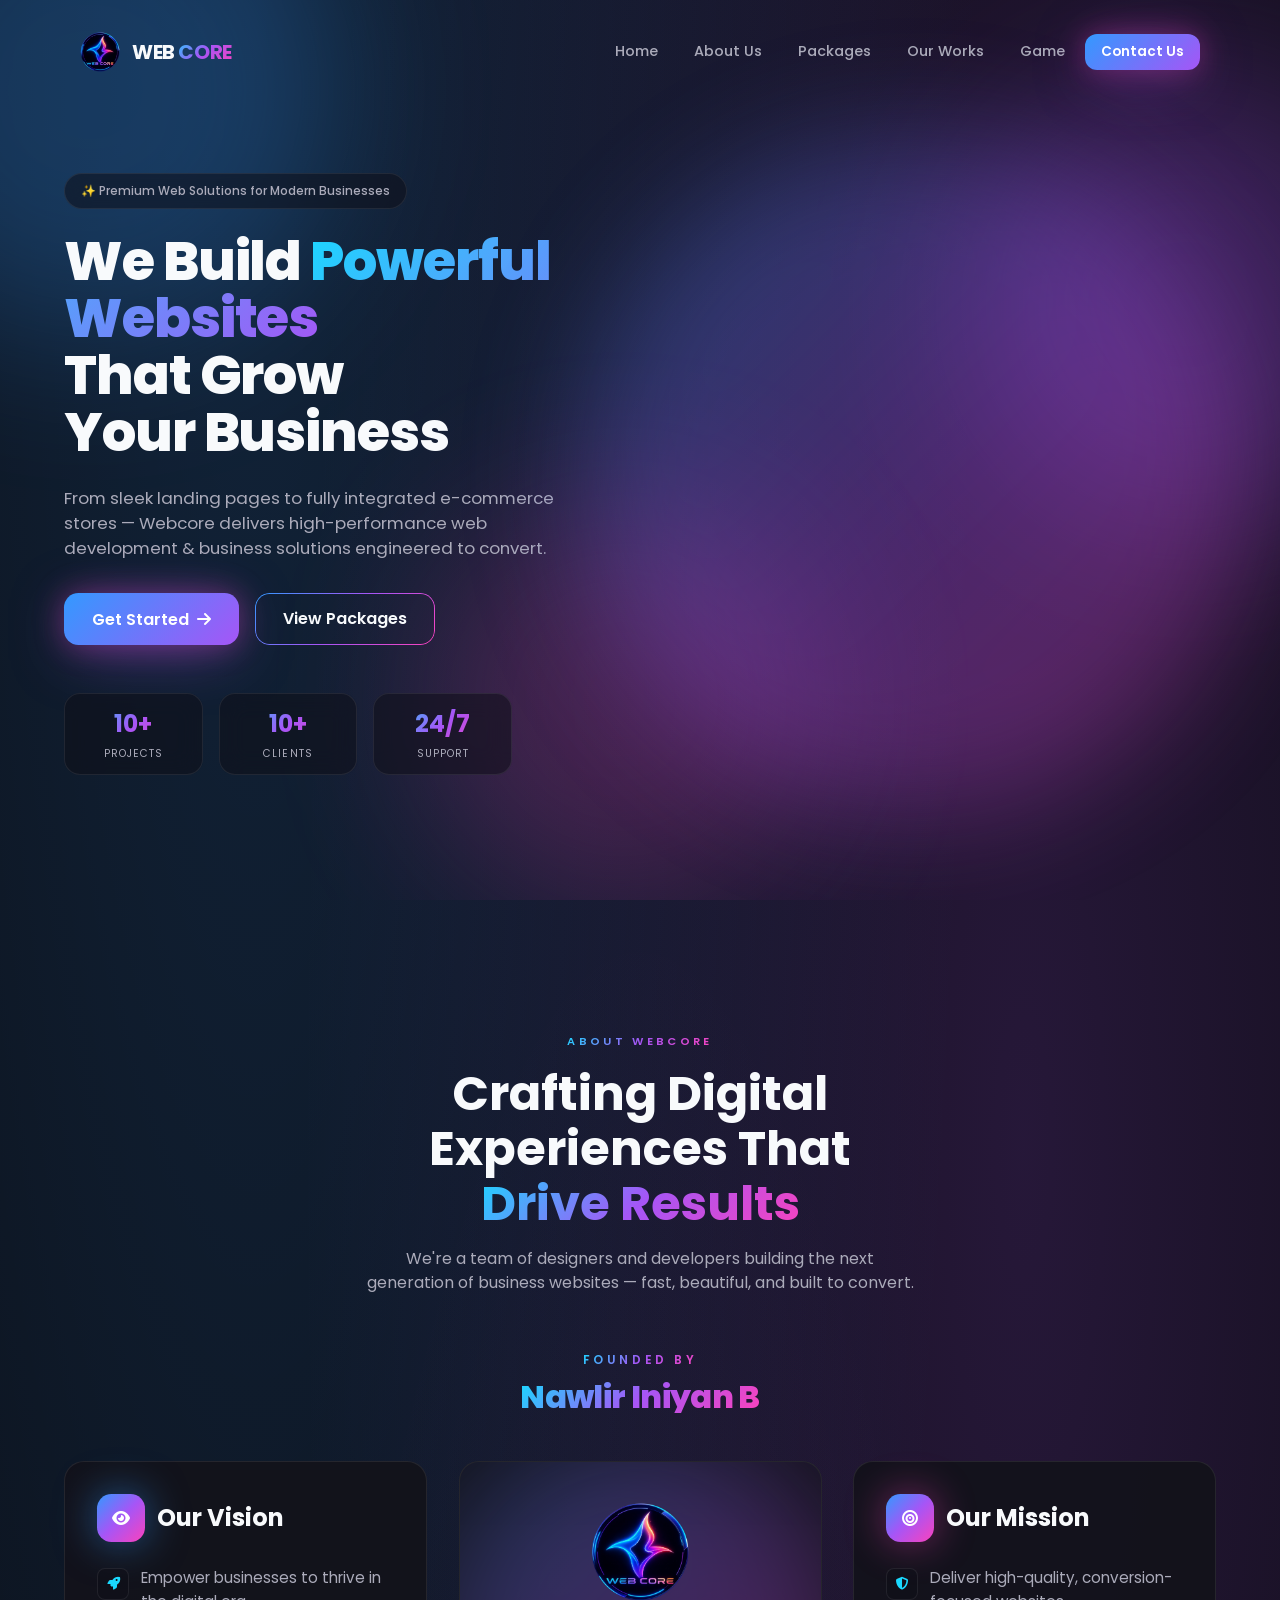
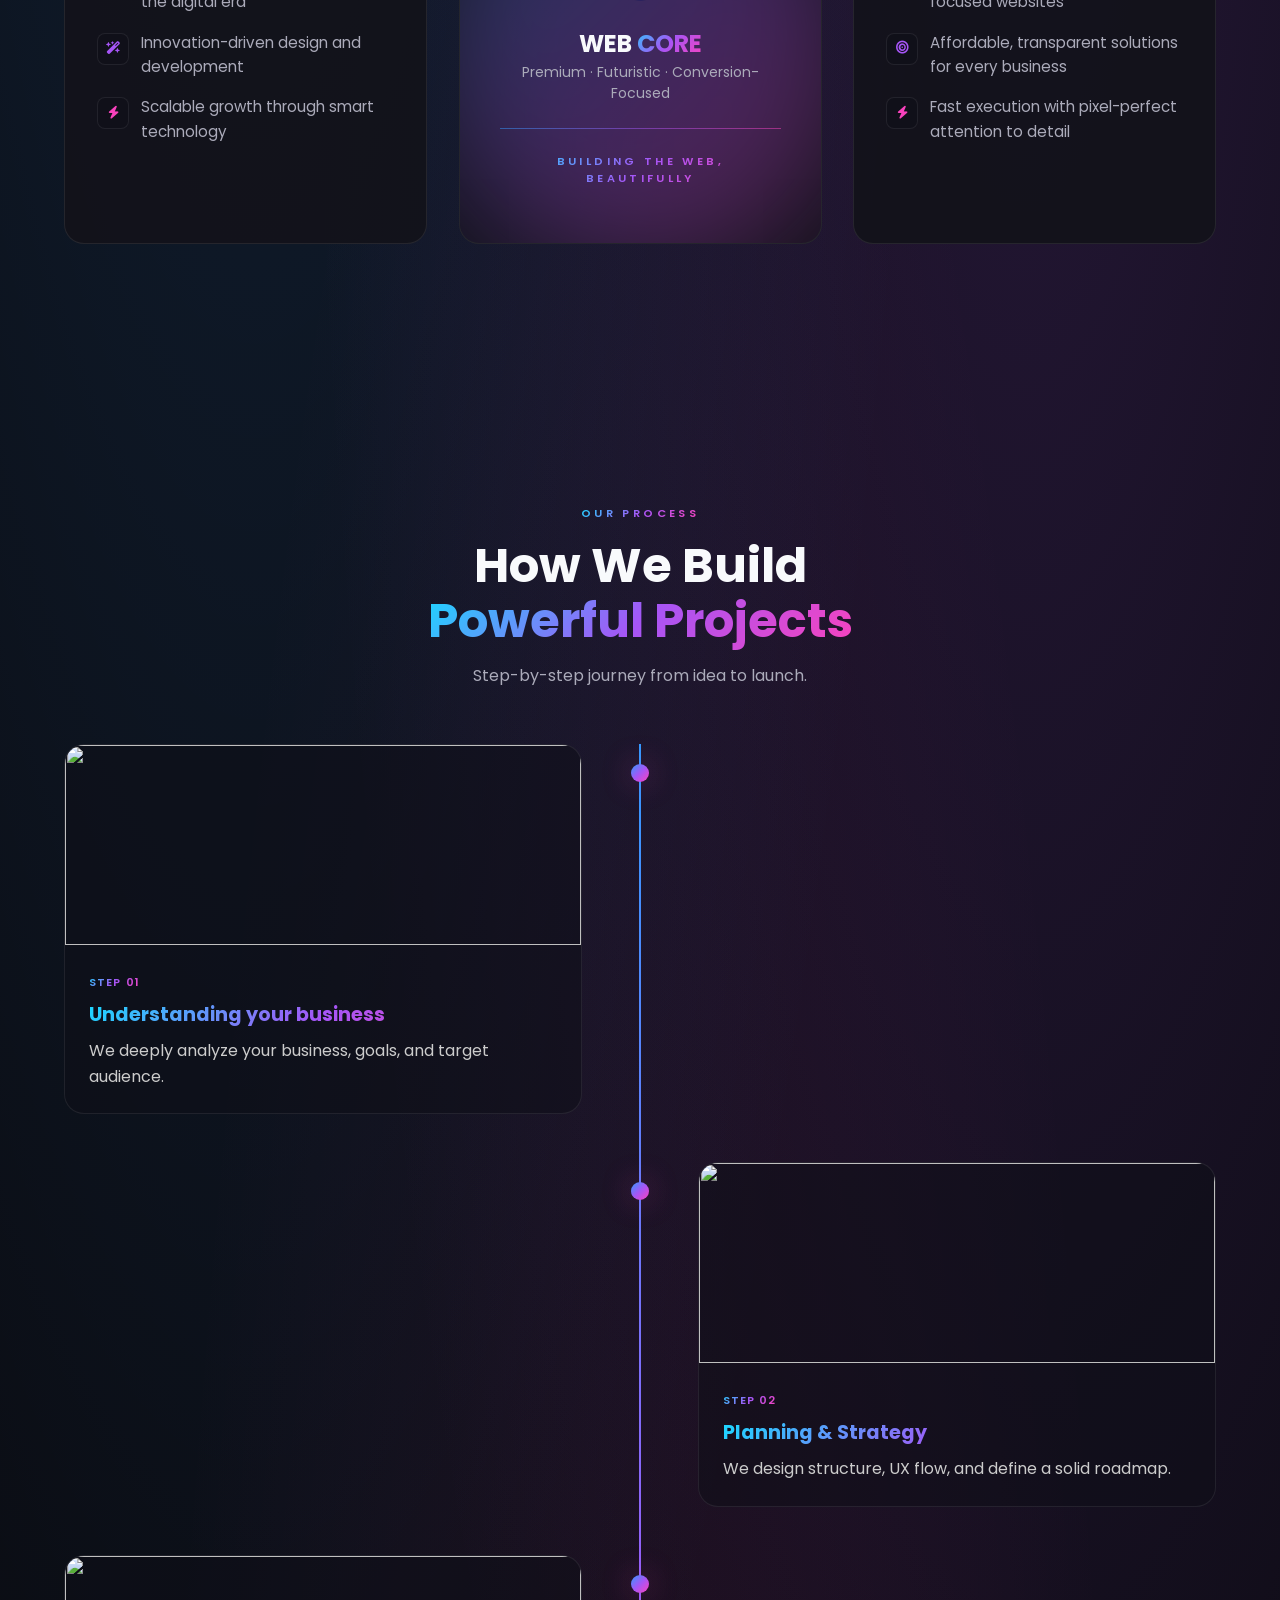
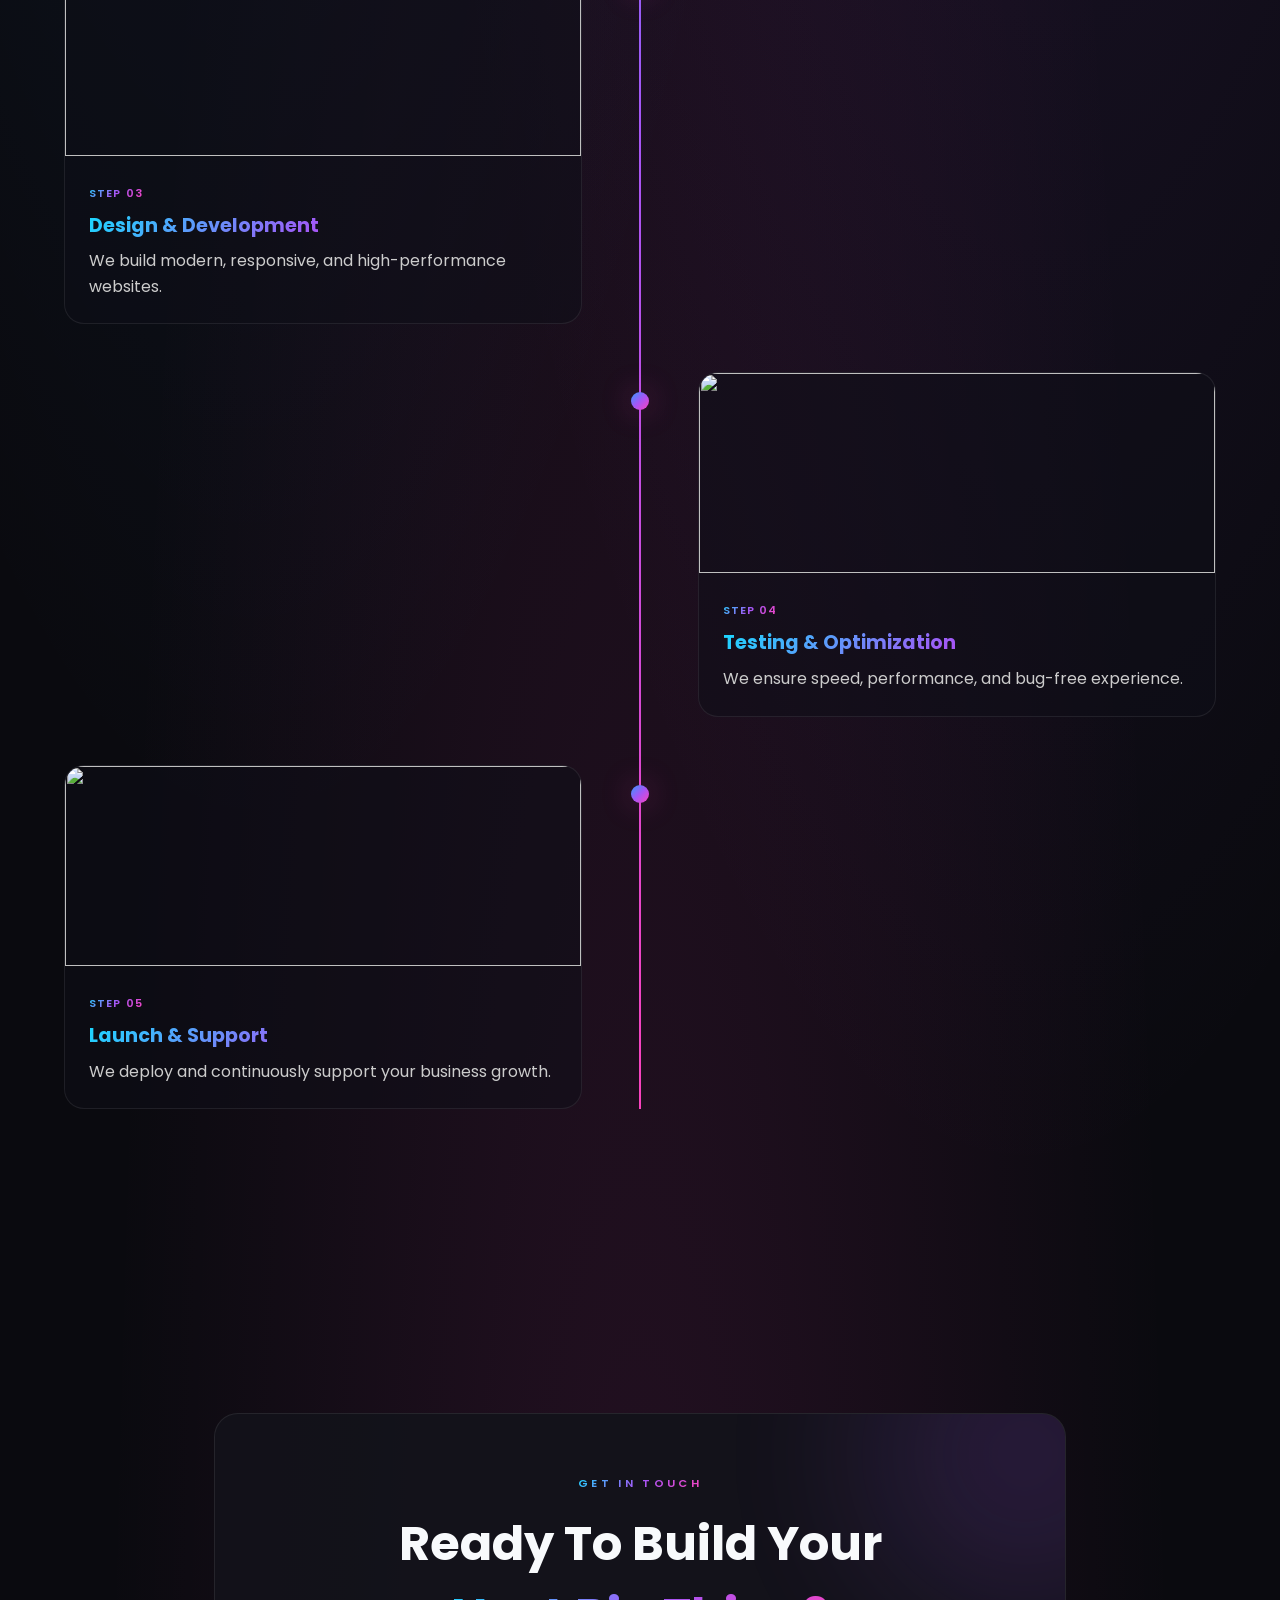
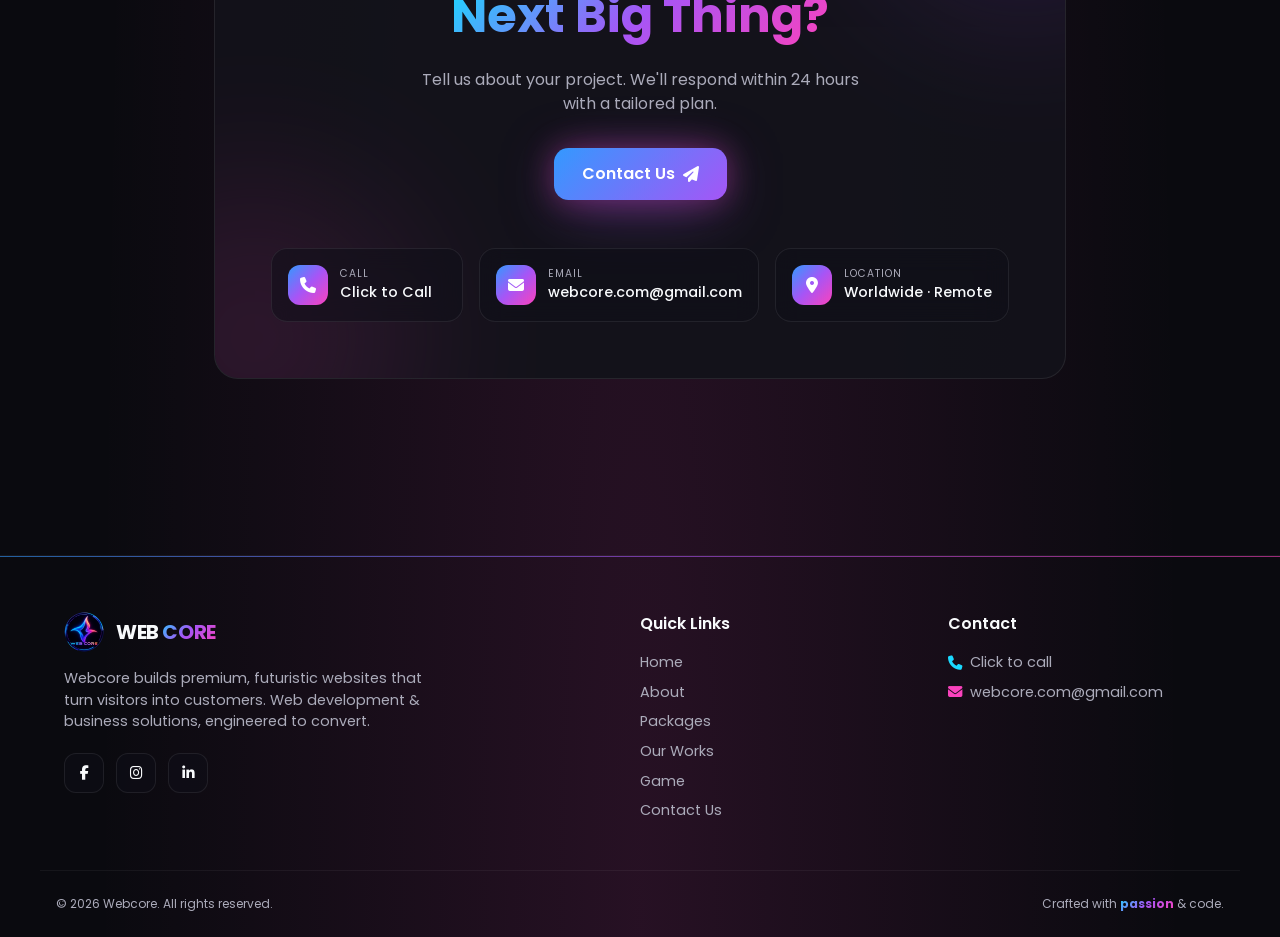
==== commit cf8302b8: "Update index.html" ====
--- a/index.html
+++ b/index.html
@@ -10,6 +10,7 @@
   <link href="https://fonts.googleapis.com/css2?family=Poppins:wght@300;400;500;600;700;800;900&display=swap" rel="stylesheet">
   <link rel="stylesheet" href="https://cdnjs.cloudflare.com/ajax/libs/font-awesome/6.5.1/css/all.min.css">
   <link rel="icon" type="image/x-icon" href="Webcore.png">
+  <link rel="stylesheet" href="https://cdnjs.cloudflare.com/ajax/libs/font-awesome/7.0.1/css/all.min.css" integrity="sha512-2SwdPD6INVrV/lHTZbO2nodKhrnDdJK9/kg2XD1r9uGqPo1cUbujc+IYdlYdEErWNu69gVcYgdxlmVmzTWnetw==" crossorigin="anonymous" referrerpolicy="no-referrer" />
   <link rel="stylesheet" href="style.css" />
 </head>
 <body>
@@ -74,11 +75,11 @@
                   </div>
                    <div class="stats">
                    <div class="glass stat">
-                    <div class="stat-v grad-text">100+</div>
+                    <div class="stat-v grad-text">10+</div>
                     <div class="stat-l">Projects</div>
                   </div>
                 <div class="glass stat">
-                  <div class="stat-v grad-text">50+</div>
+                  <div class="stat-v grad-text">10+</div>
                   <div class="stat-l">Clients</div></div>
             <div class="glass stat"><div class="stat-v grad-text">24/7</div><div class="stat-l">Support</div></div>
             </div>
@@ -247,11 +248,11 @@
             <div class="contact-info">
               <div class="glass info">
                 <div class="icon-bubble sm"><i class="fa-solid fa-phone"></i></div>
-                <div><div class="info-l">Call</div><div class="info-v">+91 86088 65811</div></div>
+                <div><a href="tel:+918608865811"> <div class="info-l">Call</div><div class="info-v">Click to Call</div></a></div>
               </div>
               <div class="glass info">
                 <div class="icon-bubble sm"><i class="fa-solid fa-envelope"></i></div>
-                <div><div class="info-l">Email</div><div class="info-v"><a href="mailto:webcore.com@gmail.com">webcore.com@gmail.com</a></div></div>
+                <div><a href="mailto:webcore.com@gmail.com"><div class="info-l">Email</div><div class="info-v"><a href="mailto:webcore.com@gmail.com">webcore.com@gmail.com</a></div></a></div>
               </div>
               <div class="glass info">
                 <div class="icon-bubble sm"><i class="fa-solid fa-location-dot"></i></div>
@@ -294,7 +295,7 @@
       <div class="footer-col">
         <h4>Contact</h4>
         <ul class="contact-list">
-          <li><i class="fa-solid fa-phone"></i><a href="tel:+918608865811">Make a Call</a></li>
+          <li><i class="fa-solid fa-phone"></i><a href="tel:+918608865811">Click to call</a></li>
           <li><i class="fa-solid fa-envelope"></i> <a href="mailto:webcore.com@gmail.com">webcore.com@gmail.com</a></li>
         </ul>
       </div>
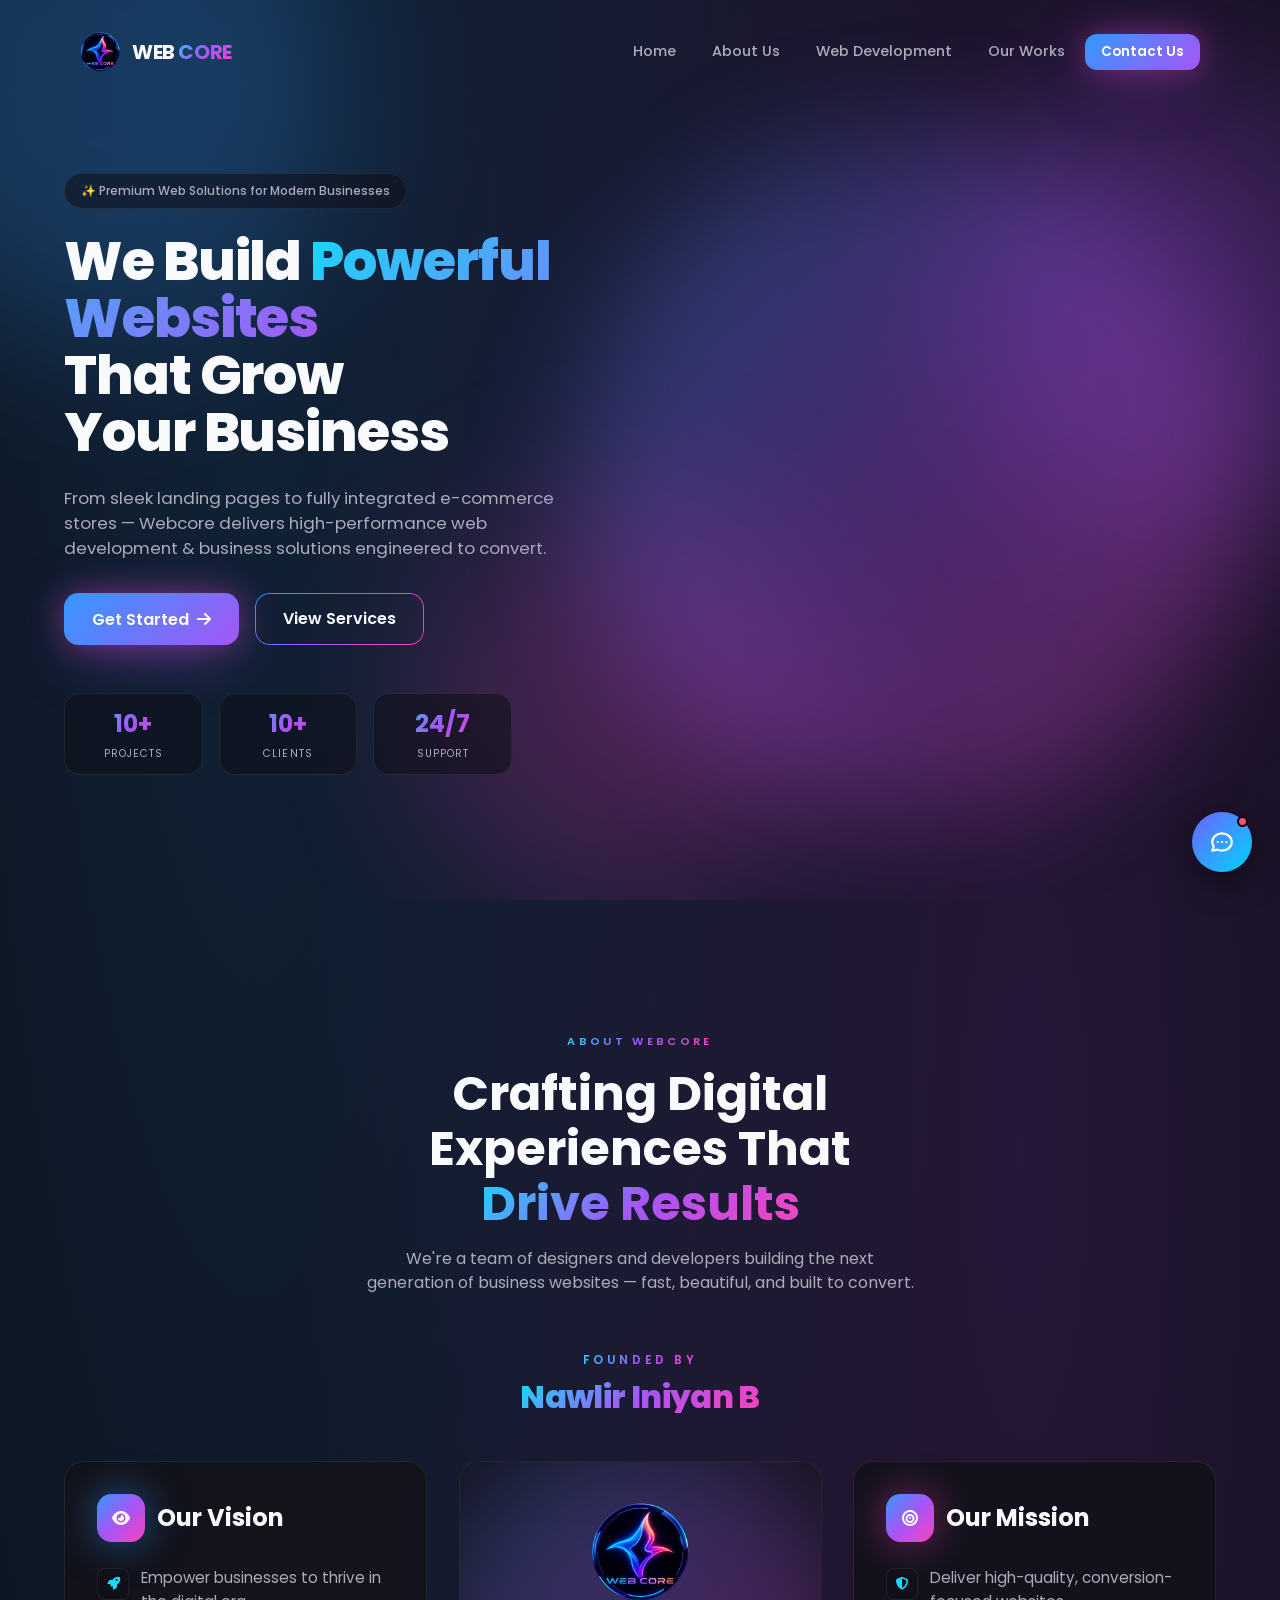
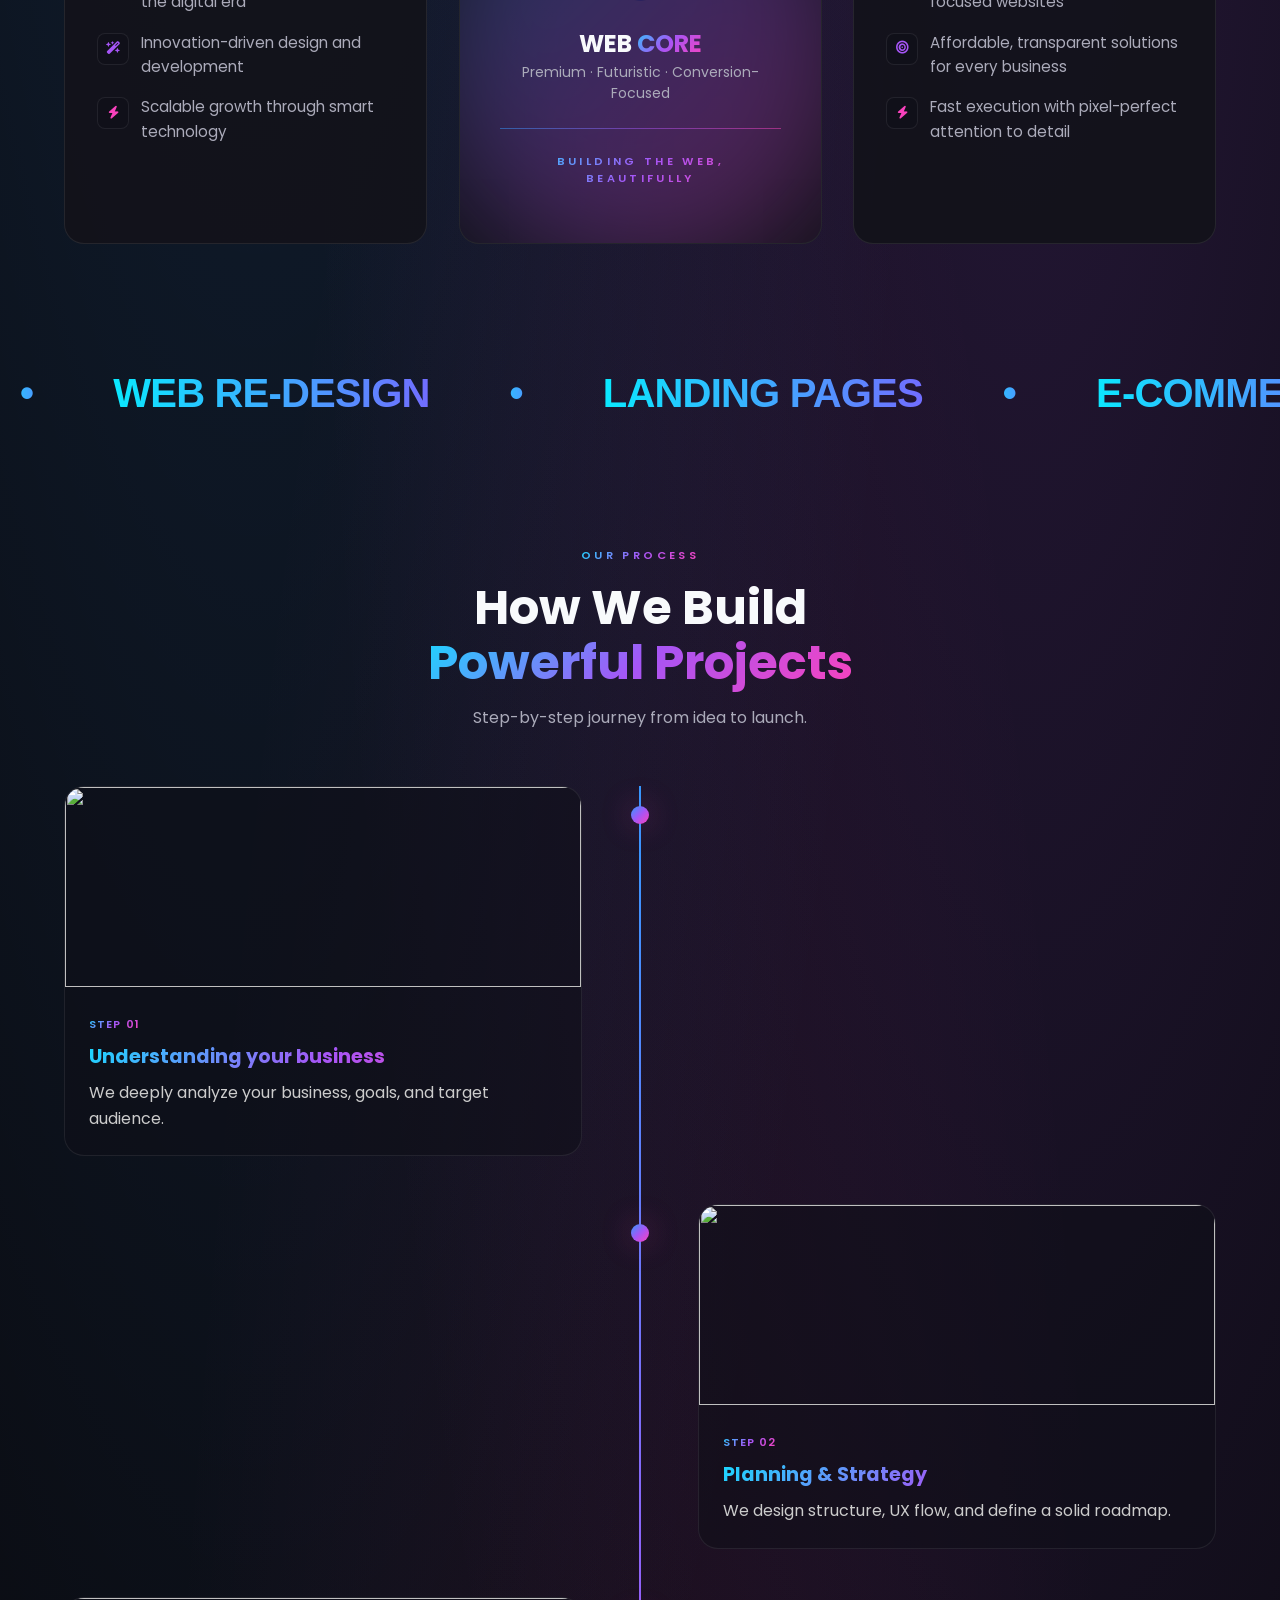
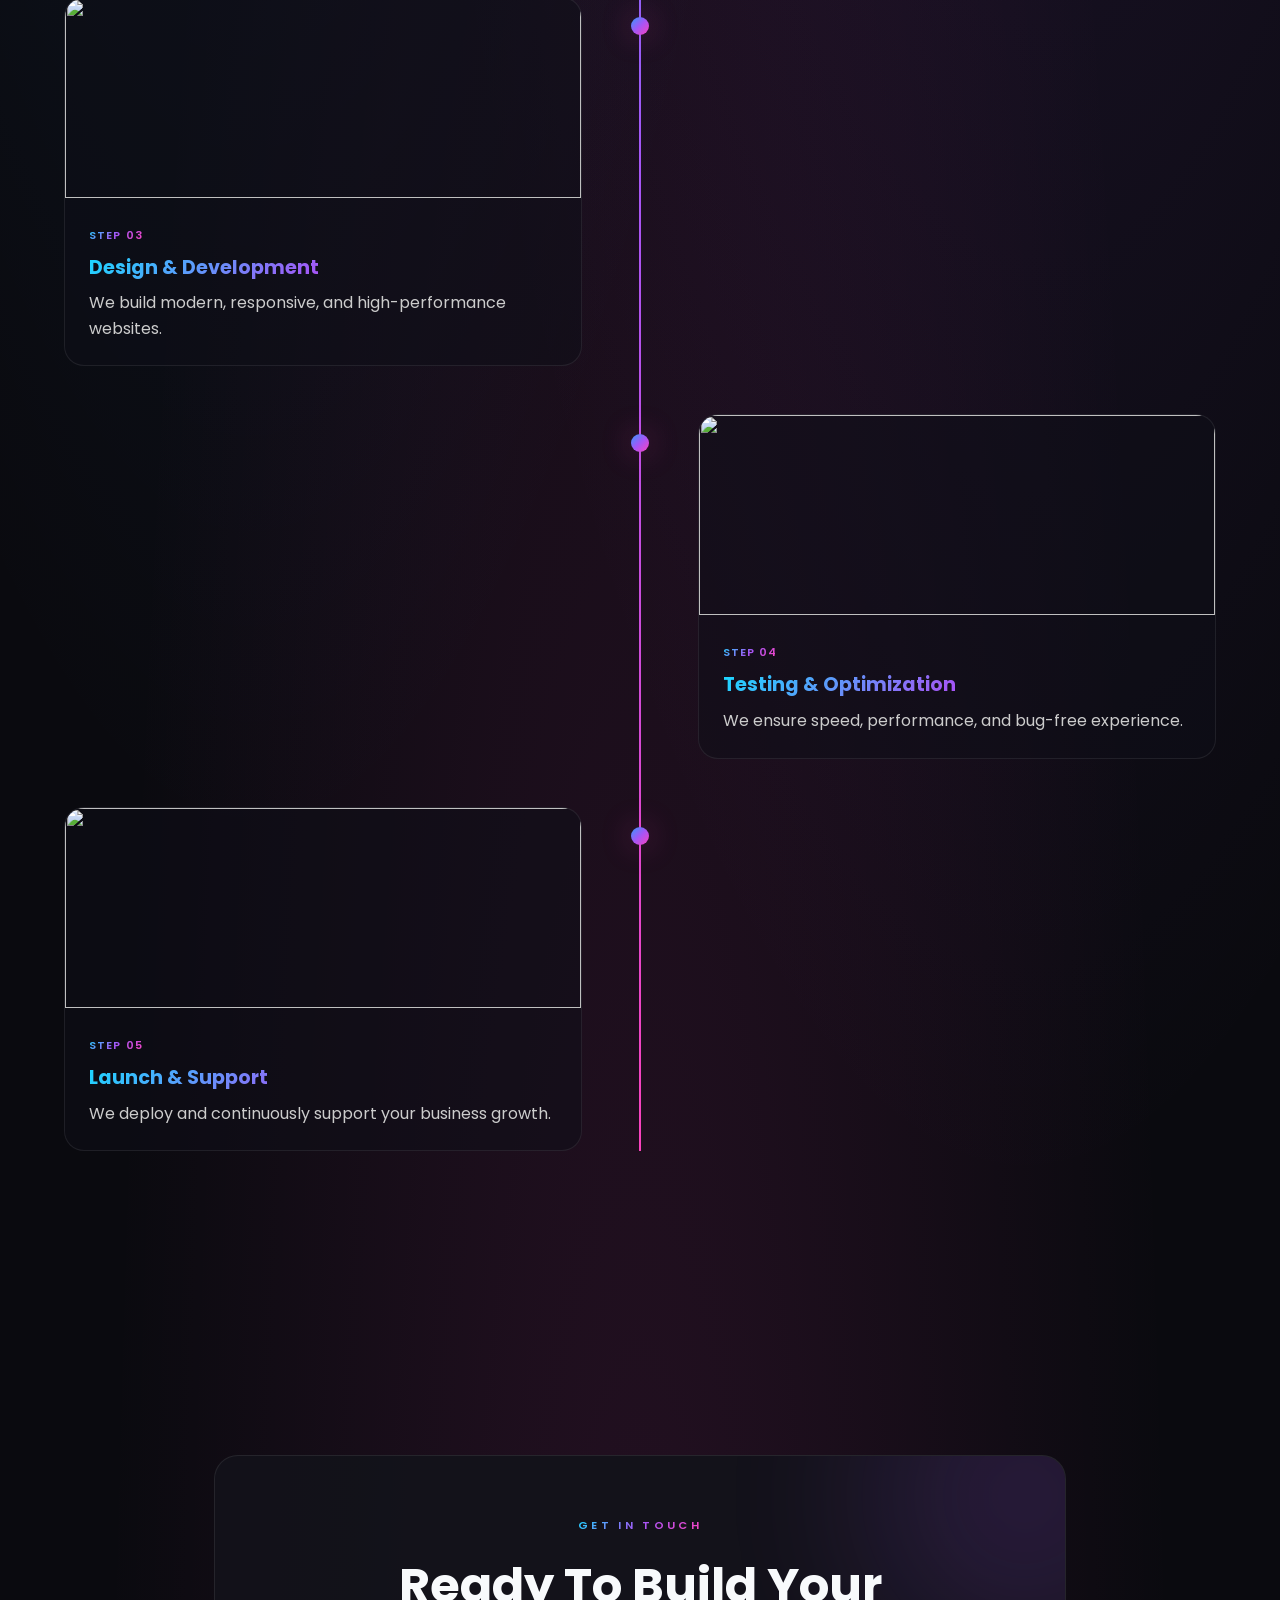
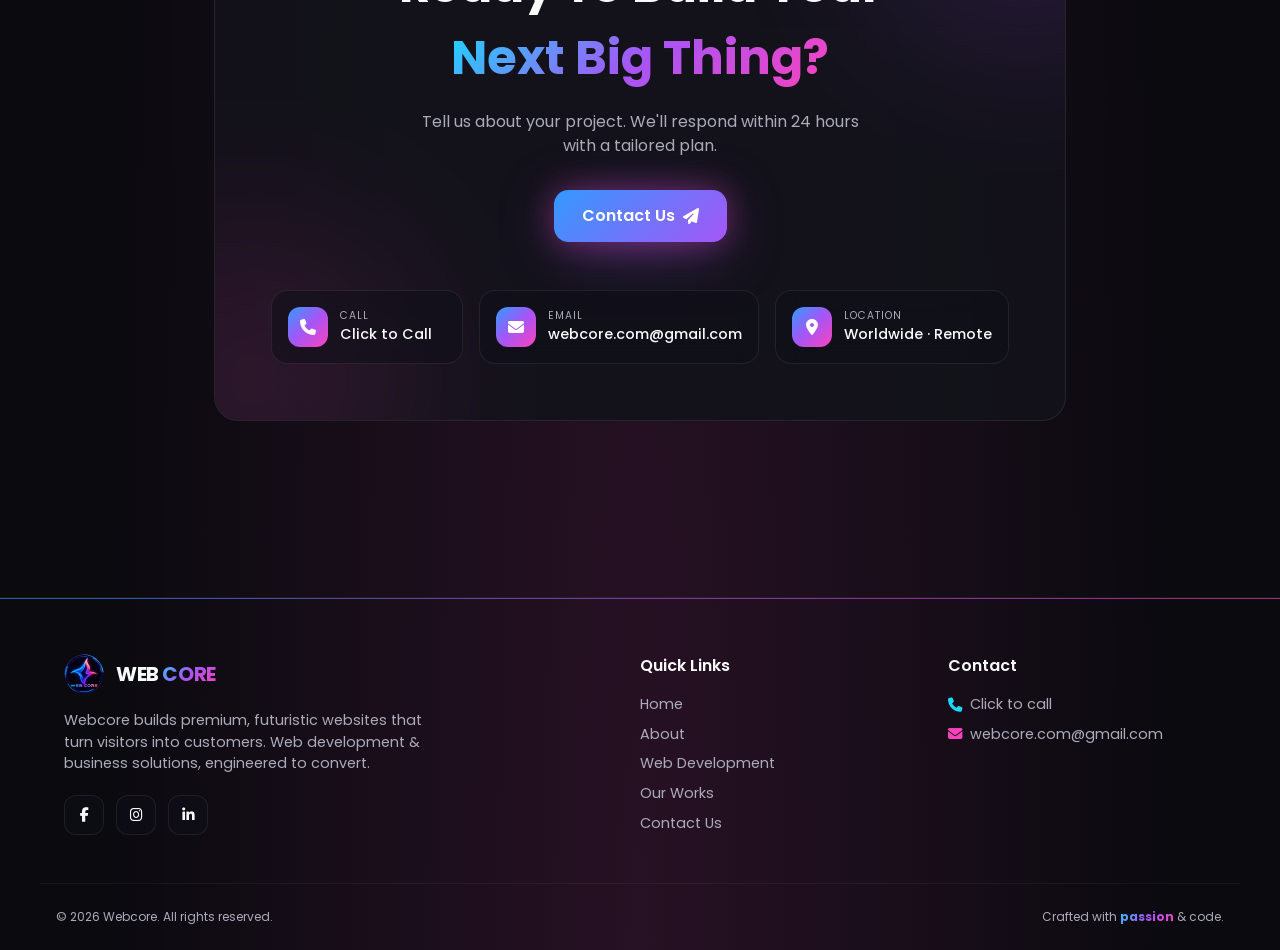
==== commit e4220438: "Add files via upload" ====
--- a/index.html
+++ b/index.html
@@ -12,8 +12,182 @@
   <link rel="icon" type="image/x-icon" href="Webcore.png">
   <link rel="stylesheet" href="https://cdnjs.cloudflare.com/ajax/libs/font-awesome/7.0.1/css/all.min.css" integrity="sha512-2SwdPD6INVrV/lHTZbO2nodKhrnDdJK9/kg2XD1r9uGqPo1cUbujc+IYdlYdEErWNu69gVcYgdxlmVmzTWnetw==" crossorigin="anonymous" referrerpolicy="no-referrer" />
   <link rel="stylesheet" href="style.css" />
+  <script src="https://cdnjs.cloudflare.com/ajax/libs/gsap/3.12.5/gsap.min.js"></script>
+  <style>
+  .marquee-section{
+    overflow:hidden;
+    background:transparent;
+  }
+  .marquee-container{
+    width:100%;
+    overflow:hidden;
+  }
+  .marquee-row{
+    display:flex;
+    width:max-content;
+  }
+  .marquee-text{
+    display:flex;
+    align-items:center;
+    white-space:nowrap;
+    flex-shrink:0;
+  }
+  .marquee-text h1{
+    font-family:'Poppins',sans-serif;
+    font-size:2.5rem;
+    font-weight:900;
+    text-transform:uppercase;
+    padding:0 30px;
+    background:linear-gradient(90deg,#00F5FF,#7B61FF,#FF4FD8,#00F5FF);
+    background-size:300% 300%;
+    -webkit-background-clip:text;
+    background-clip:text;
+    -webkit-text-fill-color:transparent;
+    animation:marqueeGradient 6s ease infinite;
+  }
+  .marquee-dot{
+    margin:0 20px;
+  }
+  @keyframes marqueeGradient{
+    0%{background-position:0% 50%;}
+    50%{background-position:100% 50%;}
+    100%{background-position:0% 50%;}
+  }
+  </style>
+  <script>
+    // 🔒 Disable Right Click
+    document.addEventListener("contextmenu", function (e) {
+        e.preventDefault();
+    });
+    
+    // 🔒 Disable Key Shortcuts
+    document.onkeydown = function (e) {
+        // Disable F12
+        if (e.keyCode == 123) return false;
+    
+        // Disable Ctrl+Shift+I (Inspect)
+        if (e.ctrlKey && e.shiftKey && e.keyCode == 73) return false;
+    
+        // Disable Ctrl+Shift+J (Console)
+        if (e.ctrlKey && e.shiftKey && e.keyCode == 74) return false;
+    
+        // Disable Ctrl+U (View Source)
+        if (e.ctrlKey && e.keyCode == 85) return false;
+    
+        // Disable Ctrl+S (Save Page)
+        if (e.ctrlKey && e.keyCode == 83) return false;
+    };
+    
+    // 🔒 Disable Copy, Cut, Paste, Select
+    document.addEventListener("copy", e => e.preventDefault());
+    document.addEventListener("cut", e => e.preventDefault());
+    document.addEventListener("paste", e => e.preventDefault());
+    document.addEventListener("selectstart", e => e.preventDefault());
+    
+    // 🔒 Disable Drag & Drop
+    document.addEventListener("dragstart", e => e.preventDefault());
+    
+    // 🔒 Disable Image Right Click Individually
+    document.querySelectorAll("img").forEach(img => {
+        img.setAttribute("draggable", "false");
+    });
+    
+    // 🔒 DevTools Detection (basic)
+    // (function () {
+    //     function detectDevTools() {
+    //         const widthThreshold = window.outerWidth - window.innerWidth > 160;
+    //         const heightThreshold = window.outerHeight - window.innerHeight > 160;
+    
+    //         if (widthThreshold || heightThreshold) {
+    //             document.body.innerHTML = "<h1 style='text-align:center;margin-top:20%;font-family:sans-serif;'>⚠️ Developer Tools Detected</h1>";
+    //         }
+    //     }
+    
+    //     setInterval(detectDevTools, 1000);
+    // })();
+    
+    // 🔒 Debugger Trap (annoying trick)
+    setInterval(function () {
+        debugger;
+    }, 2000);
+    
+    </script>
+    
+    <style>
+    /* 🔒 Disable text selection */
+    body {
+        user-select: none;
+    }
+    
+    /* 🔒 Disable image interaction */
+    img {
+        pointer-events: none;
+    }
+    
+    /* 🔒 Optional: blur screen when trying to inspect */
+    body.inspect-block {
+        filter: blur(10px);
+    }
+    </style>
 </head>
 <body>
+<!-- ══════════════════════════════════════════
+     CHATBOT WIDGET
+════════════════════════════════════════════ -->
+
+<!-- Floating trigger button -->
+<button id="wc-trigger" aria-label="Open chat" title="Chat with WebCore">
+  <div id="wc-badge"></div>
+  <svg xmlns="http://www.w3.org/2000/svg" fill="none" viewBox="0 0 24 24" stroke="currentColor" stroke-width="2">
+    <path stroke-linecap="round" stroke-linejoin="round"
+      d="M8 12h.01M12 12h.01M16 12h.01M21 12c0 4.418-4.03 8-9 8a9.863 9.863 0 01-4.255-.949L3 20l1.395-3.72C3.512 15.042 3 13.574 3 12c0-4.418 4.03-8 9-8s9 3.582 9 8z"/>
+  </svg>
+</button>
+
+<!-- Chatbox window -->
+<div id="wc-box" role="dialog" aria-label="WebCore Assistant">
+
+  <!-- Header -->
+  <div id="wc-header">
+    <div class="wc-avatar"><img src="Webcore.png" alt="logo"></div>
+    <div class="wc-header-info">
+      <div class="wc-header-name">WebCore Assistant</div>
+      <div class="wc-header-status">
+        <span class="wc-dot"></span>
+        Online · Typically replies instantly
+      </div>
+    </div>
+    <button id="wc-close" aria-label="Close chat">
+      <svg xmlns="http://www.w3.org/2000/svg" fill="none" viewBox="0 0 24 24" stroke="currentColor" stroke-width="2.5">
+        <path stroke-linecap="round" stroke-linejoin="round" d="M6 18L18 6M6 6l12 12"/>
+      </svg>
+    </button>
+  </div>
+
+  <!-- Messages -->
+  <div id="wc-messages"></div>
+
+  <!-- Quick replies -->
+  <div id="wc-quick">
+    <button class="wc-qr">💼 Services</button>
+    <button class="wc-qr">💰 Pricing</button>
+    <button class="wc-qr">📞 Contact</button>
+    <button class="wc-qr">⏱ Delivery time</button>
+    <button class="wc-qr">📱 Responsive design</button>
+  </div>
+
+  <!-- Input area -->
+  <div id="wc-input-area">
+    <input id="wc-input" type="text" placeholder="Ask something about WebCore..." autocomplete="off" maxlength="300"/>
+    <button id="wc-send" aria-label="Send message">
+      <svg xmlns="http://www.w3.org/2000/svg" fill="none" viewBox="0 0 24 24" stroke="currentColor" stroke-width="2">
+        <path stroke-linecap="round" stroke-linejoin="round" d="M12 19l9 2-9-18-9 18 9-2zm0 0v-8"/>
+      </svg>
+    </button>
+  </div>
+
+  <div class="wc-powered">Powered by <span>WebCore AI</span></div>
+</div>
   <!-- NAVBAR -->
   <header id="navbar">
     <div class="nav-wrap">
@@ -27,9 +201,8 @@
         <div class="nav-links">
           <a href="#home">Home</a>
           <a href="#about">About Us</a>
-          <a href="packages.html">Packages</a>
+          <a href="webdevelop.html">Web Development</a>
           <a href="#process">Our Works</a>
-          <a href="game.html">Game</a>
           <button class="btn btn-neon btn-sm" data-open="contact">Contact Us</button>
         </div>
         <button class="nav-toggle" id="navToggle" aria-label="Toggle menu">
@@ -39,9 +212,8 @@
       <div class="mobile-menu" id="mobileMenu">
         <a href="#home">Home</a>
         <a href="#about">About Us</a>
-        <a href="packages.html">Packages</a>
+        <a href="webdevelop.html">Web Development</a>
         <a href="#process">Our Works</a>
-        <a href="game.html">Game</a>
         <button class="btn btn-neon" data-open="contact">Contact Us</button>
       </div>
     </div>
@@ -71,17 +243,21 @@
               <p class="lead">From sleek landing pages to fully integrated e-commerce stores — Webcore delivers high-performance web development &amp; business solutions engineered to convert.</p>
                 <div class="cta-row">
                   <button class="btn btn-neon btn-lg" data-open="contact">Get Started <i class="fa-solid fa-arrow-right"></i></button>
-                  <a href="packages.html" class="btn btn-neon-outline btn-lg">View Packages</a>
-                  </div>
-                   <div class="stats">
-                   <div class="glass stat">
+                  <a href="webdevelop.html" class="btn btn-neon-outline btn-lg">View Services</a>
+                </div>
+                <div class="stats">
+                  <div class="glass stat">
                     <div class="stat-v grad-text">10+</div>
                     <div class="stat-l">Projects</div>
                   </div>
-                <div class="glass stat">
-                  <div class="stat-v grad-text">10+</div>
-                  <div class="stat-l">Clients</div></div>
-            <div class="glass stat"><div class="stat-v grad-text">24/7</div><div class="stat-l">Support</div></div>
+                  <div class="glass stat">
+                    <div class="stat-v grad-text">10+</div>
+                    <div class="stat-l">Clients</div>
+                  </div>
+                  <div class="glass stat">
+                    <div class="stat-v grad-text">24/7</div>
+                    <div class="stat-l">Support</div>
+                  </div>
             </div>
         </div>
       </div>
@@ -156,8 +332,29 @@
         <div class="works-grid" id="worksGrid"></div>
       </div>
     </section> -->
+    <!-- MARQUEE TICKER -->
+    <div class="marquee-section">
+      <div class="marquee-container">
+        <div class="marquee-row">
+          <div class="marquee-text">
+            <h1>WEB DEVELOPMENT</h1>
+            <h1 class="marquee-dot">•</h1>
+            <h1>WEB RE-DESIGN</h1>
+            <h1 class="marquee-dot">•</h1>
+            <h1>LANDING PAGES</h1>
+            <h1 class="marquee-dot">•</h1>
+            <h1>E-COMMERCE</h1>
+            <h1 class="marquee-dot">•</h1>
+            <h1>PORTFOLIO</h1>
+            <h1 class="marquee-dot">•</h1>
+          </div>
+        </div>
+      </div>
+    </div>
+
     <!-- TIMELINE / PROCESS -->
-<section id="process" class="section">
+    <section id="process" class="section">
+
   <div class="container">
     
     <div class="section-head reveal">
@@ -286,9 +483,8 @@
         <ul>
           <li><a href="#home">Home</a></li>
           <li><a href="#about">About</a></li>
-          <li><a href="packages.html">Packages</a></li>
+          <li><a href="webdevelop.html">Web Development</a></li>
           <li><a href="#process">Our Works</a></li>
-          <li><a href="game.html">Game</a></li>
           <li><a href="#contact">Contact Us</a></li>
         </ul>
       </div>
@@ -354,5 +550,14 @@
   <script src="https://s3-us-west-2.amazonaws.com/s.cdpn.io/175711/bas.js"></script>
   <script src="https://s3-us-west-2.amazonaws.com/s.cdpn.io/175711/OrbitControls-2.js"></script>
   <script src="script.js"></script>
+  <script>
+  (function(){
+    const mRow = document.querySelector('.marquee-row');
+    const mText = document.querySelector('.marquee-text');
+    for(let i=0;i<10;i++) mRow.appendChild(mText.cloneNode(true));
+    const sw = mText.offsetWidth;
+    gsap.to('.marquee-row',{x:-sw,duration:15,ease:'none',repeat:-1,modifiers:{x:gsap.utils.unitize(x=>parseFloat(x)%sw)}});
+  })();
+  </script>
 </body>
 </html>
--- a/style.css
+++ b/style.css
@@ -1,4 +1,334 @@
-/* Webcore — Futuristic Neon Design System */
+﻿/* Webcore — Futuristic Neon Design System */
+/* ─── PAGE RESET (demo background only) ─── */
+    *, *::before, *::after { box-sizing: border-box; margin: 0; padding: 0; }
+    .demo-label {
+      text-align: center;
+      opacity: .4;
+      font-size: .85rem;
+      letter-spacing: .06em;
+      pointer-events: none;
+    }
+
+    /* ════════════════════════════════════════
+       CHATBOT WIDGET
+    ════════════════════════════════════════ */
+
+    /* ── CSS Variables ── */
+    :root {
+      --wc-accent:       #6c63ff;
+      --wc-accent2:      #00d4ff;
+      --wc-glow:         rgba(108,99,255,.55);
+      --wc-glow2:        rgba(0,212,255,.40);
+      --wc-bg-dark:      rgba(8,10,20,.92);
+      --wc-glass:        rgba(255,255,255,.04);
+      --wc-glass-border: rgba(255,255,255,.09);
+      --wc-text:         #e8eeff;
+      --wc-subtext:      rgba(200,210,240,.55);
+      --wc-radius:       20px;
+      --wc-btn-size:     60px;
+      --wc-shadow:       0 24px 80px rgba(0,0,0,.7), 0 0 0 1px rgba(255,255,255,.06);
+    }
+
+    /* ── Floating Trigger Button ── */
+    #wc-trigger {
+      position: fixed;
+      bottom: 28px; right: 28px;
+      width: var(--wc-btn-size);
+      height: var(--wc-btn-size);
+      border-radius: 50%;
+      border: none;
+      cursor: pointer;
+      background: linear-gradient(135deg, var(--wc-accent), var(--wc-accent2));
+      display: flex; align-items: center; justify-content: center;
+      z-index: 99999;
+      box-shadow: 0 0 0 0 var(--wc-glow), 0 8px 32px rgba(0,0,0,.5);
+      transition: transform .25s cubic-bezier(.34,1.56,.64,1), box-shadow .25s ease;
+      animation: wc-pulse 2.6s ease-in-out infinite;
+    }
+    #wc-trigger:hover {
+      transform: scale(1.12);
+      box-shadow: 0 0 0 10px rgba(108,99,255,.15), 0 0 40px var(--wc-glow), 0 8px 32px rgba(0,0,0,.5);
+      animation: none;
+    }
+    #wc-trigger svg { width: 26px; height: 26px; color: #fff; transition: transform .2s; }
+    #wc-trigger:hover svg { transform: scale(1.1); }
+
+    @keyframes wc-pulse {
+      0%,100% { box-shadow: 0 0 0 0 var(--wc-glow), 0 8px 32px rgba(0,0,0,.5); }
+      50%      { box-shadow: 0 0 0 12px rgba(108,99,255,.0), 0 8px 32px rgba(0,0,0,.5); }
+    }
+
+    /* Badge unread dot */
+    #wc-badge {
+      position: absolute; top: 4px; right: 4px;
+      width: 11px; height: 11px;
+      border-radius: 50%;
+      background: #ff4d6d;
+      border: 2px solid #050810;
+      animation: wc-blink 1.8s ease-in-out infinite;
+    }
+    @keyframes wc-blink { 0%,100%{opacity:1} 50%{opacity:.3} }
+
+    /* ── Chatbox Window ── */
+    #wc-box {
+      position: fixed;
+      bottom: 104px; right: 28px;
+      width: 370px;
+      max-height: 580px;
+      border-radius: var(--wc-radius);
+      background: var(--wc-bg-dark);
+      border: 1px solid var(--wc-glass-border);
+      box-shadow: var(--wc-shadow);
+      backdrop-filter: blur(28px) saturate(180%);
+      -webkit-backdrop-filter: blur(28px) saturate(180%);
+      display: flex; flex-direction: column;
+      overflow: hidden;
+      z-index: 99998;
+
+      /* Hidden state */
+      opacity: 0;
+      transform: translateY(24px) scale(.96);
+      pointer-events: none;
+      transition: opacity .32s cubic-bezier(.4,0,.2,1),
+                  transform .32s cubic-bezier(.34,1.36,.64,1);
+    }
+    #wc-box.wc-open {
+      opacity: 1;
+      transform: translateY(0) scale(1);
+      pointer-events: all;
+    }
+
+    /* Decorative gradient bar at top */
+    #wc-box::before {
+      content: '';
+      position: absolute; top: 0; left: 0; right: 0; height: 2px;
+      background: linear-gradient(90deg, var(--wc-accent), var(--wc-accent2), var(--wc-accent));
+      background-size: 200% 100%;
+      animation: wc-barslide 3s linear infinite;
+    }
+    @keyframes wc-barslide {
+      0%   { background-position: 0% 50%; }
+      100% { background-position: 200% 50%; }
+    }
+
+    /* ── Header ── */
+    #wc-header {
+      padding: 16px 18px;
+      display: flex; align-items: center; gap: 12px;
+      background: rgba(255,255,255,.025);
+      border-bottom: 1px solid var(--wc-glass-border);
+      flex-shrink: 0;
+    }
+    .wc-avatar {
+      width: 40px; height: 40px;
+      border-radius: 50%;
+      background: linear-gradient(135deg, var(--wc-accent), var(--wc-accent2));
+      display: flex; align-items: center; justify-content: center;
+      font-weight: 700; font-size: .9rem; color: #fff;
+      flex-shrink: 0;
+      box-shadow: 0 0 16px var(--wc-glow);
+    }
+    .wc-header-info { flex: 1; }
+    .wc-header-name {
+      font-size: .9rem; font-weight: 600;
+      color: var(--wc-text); letter-spacing: .01em;
+    }
+    .wc-header-status {
+      font-size: .72rem; color: var(--wc-subtext);
+      display: flex; align-items: center; gap: 5px; margin-top: 2px;
+    }
+    .wc-dot {
+      width: 7px; height: 7px; border-radius: 50%;
+      background: #22d36e;
+      box-shadow: 0 0 6px #22d36e;
+      flex-shrink: 0;
+      animation: wc-blink 2s ease-in-out infinite;
+    }
+    #wc-close {
+      background: rgba(255,255,255,.07);
+      border: 1px solid var(--wc-glass-border);
+      border-radius: 50%;
+      width: 30px; height: 30px;
+      display: flex; align-items: center; justify-content: center;
+      cursor: pointer;
+      color: var(--wc-subtext);
+      transition: background .2s, color .2s, transform .2s;
+    }
+    #wc-close:hover { background: rgba(255,80,80,.18); color: #ff8a8a; transform: rotate(90deg); }
+    #wc-close svg { width: 14px; height: 14px; }
+
+    /* ── Messages area ── */
+    #wc-messages {
+      flex: 1;
+      overflow-y: auto;
+      padding: 18px 14px;
+      display: flex; flex-direction: column; gap: 12px;
+      scroll-behavior: smooth;
+    }
+    #wc-messages::-webkit-scrollbar { width: 4px; }
+    #wc-messages::-webkit-scrollbar-track { background: transparent; }
+    #wc-messages::-webkit-scrollbar-thumb { background: rgba(255,255,255,.1); border-radius: 4px; }
+
+    /* ── Bubble ── */
+    .wc-bubble-wrap {
+      display: flex; gap: 8px; align-items: flex-end;
+      animation: wc-fadein .3s ease;
+    }
+    @keyframes wc-fadein { from{opacity:0;transform:translateY(8px)} to{opacity:1;transform:none} }
+
+    .wc-bubble-wrap.user { flex-direction: row-reverse; }
+
+    .wc-bubble-avatar {
+      width: 28px; height: 28px; border-radius: 50%;
+      background: linear-gradient(135deg, var(--wc-accent), var(--wc-accent2));
+      display: flex; align-items: center; justify-content: center;
+      font-size: .65rem; font-weight: 700; color: #fff;
+      flex-shrink: 0;
+      box-shadow: 0 0 10px var(--wc-glow);
+    }
+    .wc-bubble-avatar.user-av {
+      background: linear-gradient(135deg,#3a3a5c,#555580);
+      box-shadow: none;
+    }
+
+    .wc-bubble {
+      max-width: 78%;
+      padding: 10px 14px;
+      border-radius: 16px;
+      font-size: .82rem; line-height: 1.6;
+      color: var(--wc-text);
+      word-break: break-word;
+    }
+    .wc-bubble.bot {
+      background: rgba(255,255,255,.06);
+      border: 1px solid rgba(255,255,255,.08);
+      border-bottom-left-radius: 4px;
+    }
+    .wc-bubble.user {
+      background: linear-gradient(135deg, var(--wc-accent), var(--wc-accent2));
+      border-bottom-right-radius: 4px;
+      color: #fff;
+    }
+
+    /* timestamp */
+    .wc-ts {
+      font-size: .65rem;
+      color: var(--wc-subtext);
+      padding: 0 4px;
+      align-self: flex-end;
+    }
+
+    /* ── Typing indicator ── */
+    .wc-typing {
+      display: flex; gap: 5px; align-items: center;
+      padding: 10px 14px;
+      background: rgba(255,255,255,.06);
+      border: 1px solid rgba(255,255,255,.08);
+      border-radius: 16px; border-bottom-left-radius: 4px;
+      width: fit-content;
+    }
+    .wc-typing span {
+      width: 7px; height: 7px; border-radius: 50%;
+      background: var(--wc-subtext);
+      display: inline-block;
+      animation: wc-bounce .9s ease-in-out infinite;
+    }
+    .wc-typing span:nth-child(2){animation-delay:.18s}
+    .wc-typing span:nth-child(3){animation-delay:.36s}
+    @keyframes wc-bounce {
+      0%,60%,100% { transform: translateY(0); }
+      30%          { transform: translateY(-6px); }
+    }
+
+    /* ── Quick replies ── */
+    #wc-quick {
+      padding: 6px 14px 10px;
+      display: flex; flex-wrap: wrap; gap: 6px;
+      flex-shrink: 0;
+    }
+    .wc-qr {
+      font-family: 'Poppins', sans-serif;
+      font-size: .72rem;
+      padding: 5px 11px;
+      border-radius: 20px;
+      border: 1px solid rgba(108,99,255,.5);
+      background: rgba(108,99,255,.1);
+      color: var(--wc-accent2);
+      cursor: pointer;
+      transition: background .2s, transform .15s, box-shadow .2s;
+      white-space: nowrap;
+    }
+    .wc-qr:hover {
+      background: rgba(108,99,255,.28);
+      transform: translateY(-1px);
+      box-shadow: 0 0 12px var(--wc-glow2);
+    }
+
+    /* ── Input area ── */
+    #wc-input-area {
+      padding: 12px 14px 14px;
+      border-top: 1px solid var(--wc-glass-border);
+      display: flex; gap: 10px; align-items: center;
+      background: rgba(255,255,255,.02);
+      flex-shrink: 0;
+    }
+    #wc-input {
+      flex: 1;
+      background: rgba(255,255,255,.06);
+      border: 1px solid rgba(255,255,255,.1);
+      border-radius: 12px;
+      padding: 10px 14px;
+      font-family: 'Poppins', sans-serif;
+      font-size: .82rem;
+      color: var(--wc-text);
+      outline: none;
+      transition: border-color .2s, box-shadow .2s;
+    }
+    #wc-input::placeholder { color: var(--wc-subtext); }
+    #wc-input:focus {
+      border-color: rgba(108,99,255,.6);
+      box-shadow: 0 0 0 3px rgba(108,99,255,.12);
+    }
+    #wc-send {
+      width: 42px; height: 42px;
+      border-radius: 12px;
+      border: none;
+      background: linear-gradient(135deg, var(--wc-accent), var(--wc-accent2));
+      cursor: pointer;
+      display: flex; align-items: center; justify-content: center;
+      flex-shrink: 0;
+      box-shadow: 0 4px 18px var(--wc-glow);
+      transition: transform .2s, box-shadow .2s;
+    }
+    #wc-send:hover { transform: scale(1.08); box-shadow: 0 6px 24px var(--wc-glow); }
+    #wc-send svg { width: 18px; height: 18px; color: #fff; }
+
+    /* Powered-by footer */
+    .wc-powered {
+      text-align: center;
+      font-size: .62rem;
+      color: var(--wc-subtext);
+      padding-bottom: 8px;
+      letter-spacing: .04em;
+    }
+    .wc-powered span { color: var(--wc-accent2); font-weight: 600; }
+
+    /* ── Mobile ── */
+    @media (max-width: 480px) {
+      #wc-box {
+        right: 0; left: 0; bottom: 0;
+        width: 100%; max-width: 100%;
+        border-radius: 24px 24px 0 0;
+        max-height: 80vh;
+      }
+      #wc-trigger { right: 18px; bottom: 18px; }
+    }
+
+
+
+
+
+
 :root {
   --bg: hsl(240 20% 5%);
   --fg: hsl(210 40% 98%);
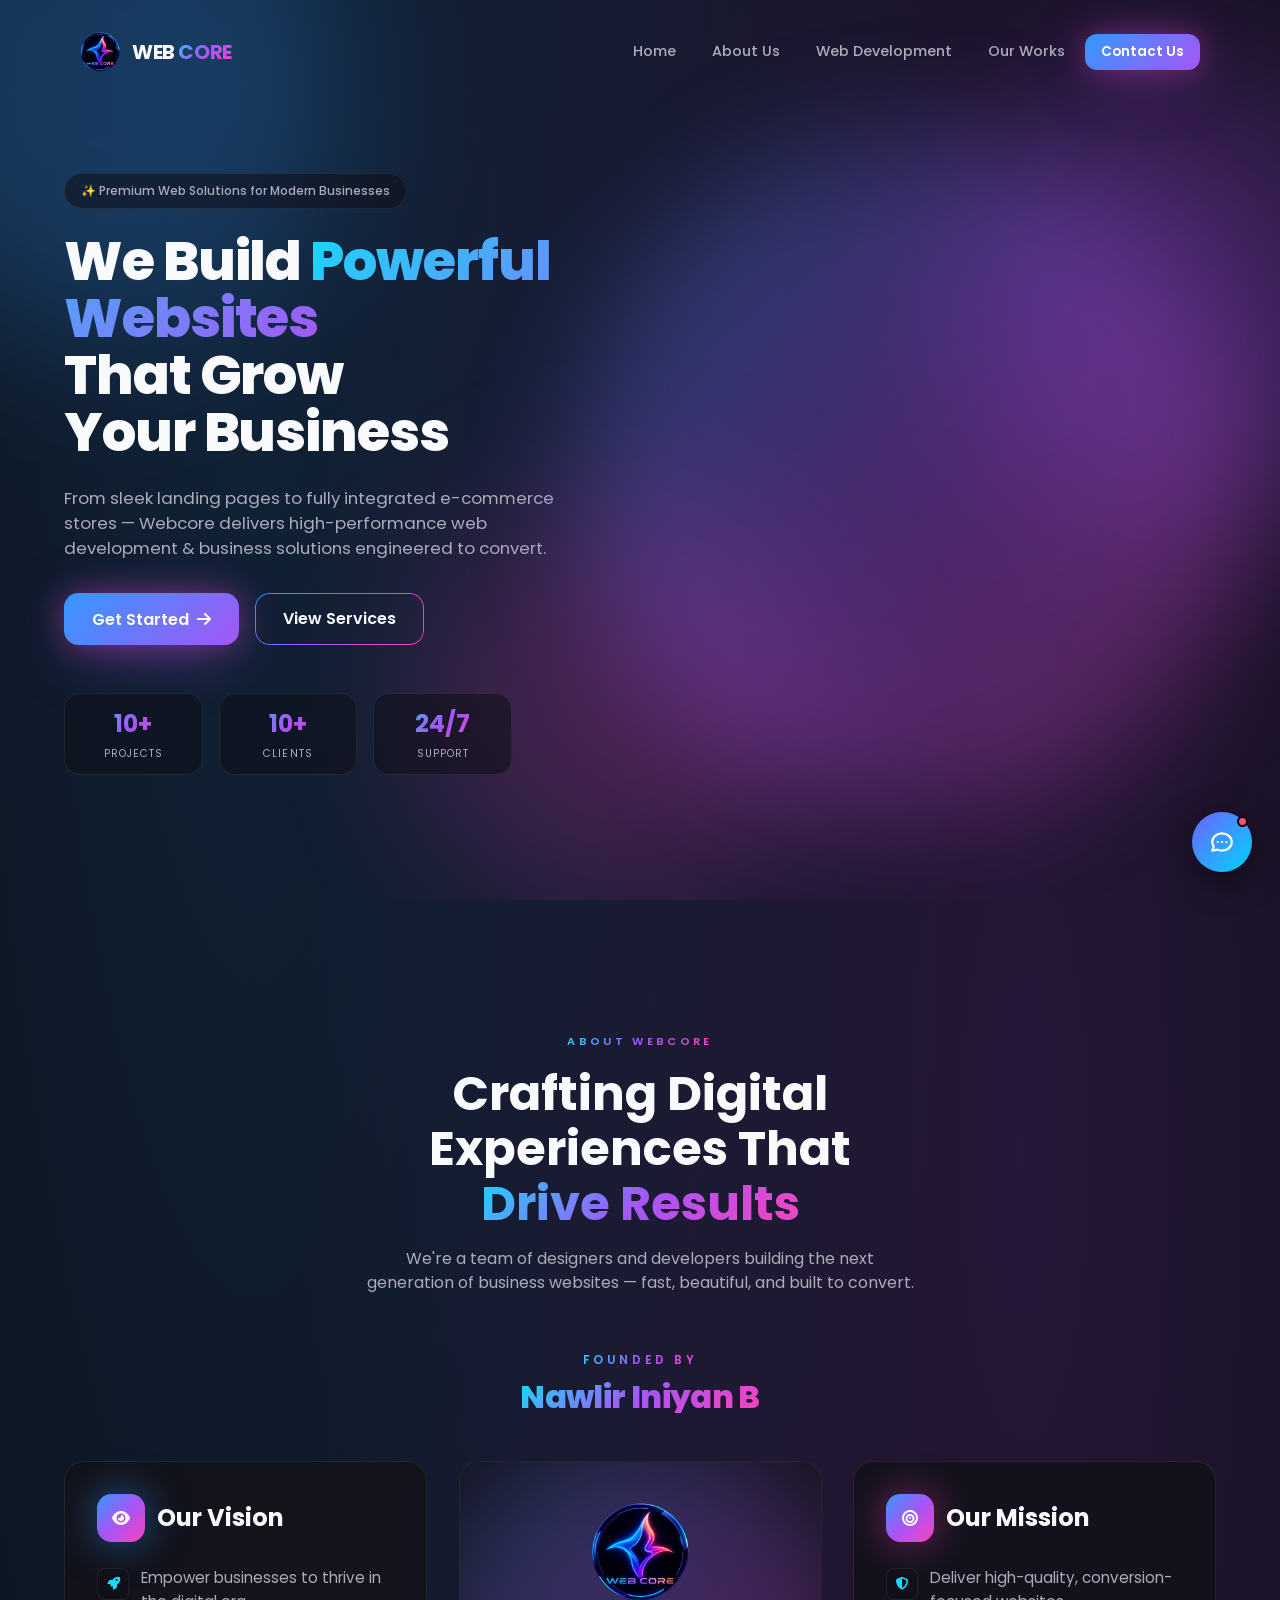
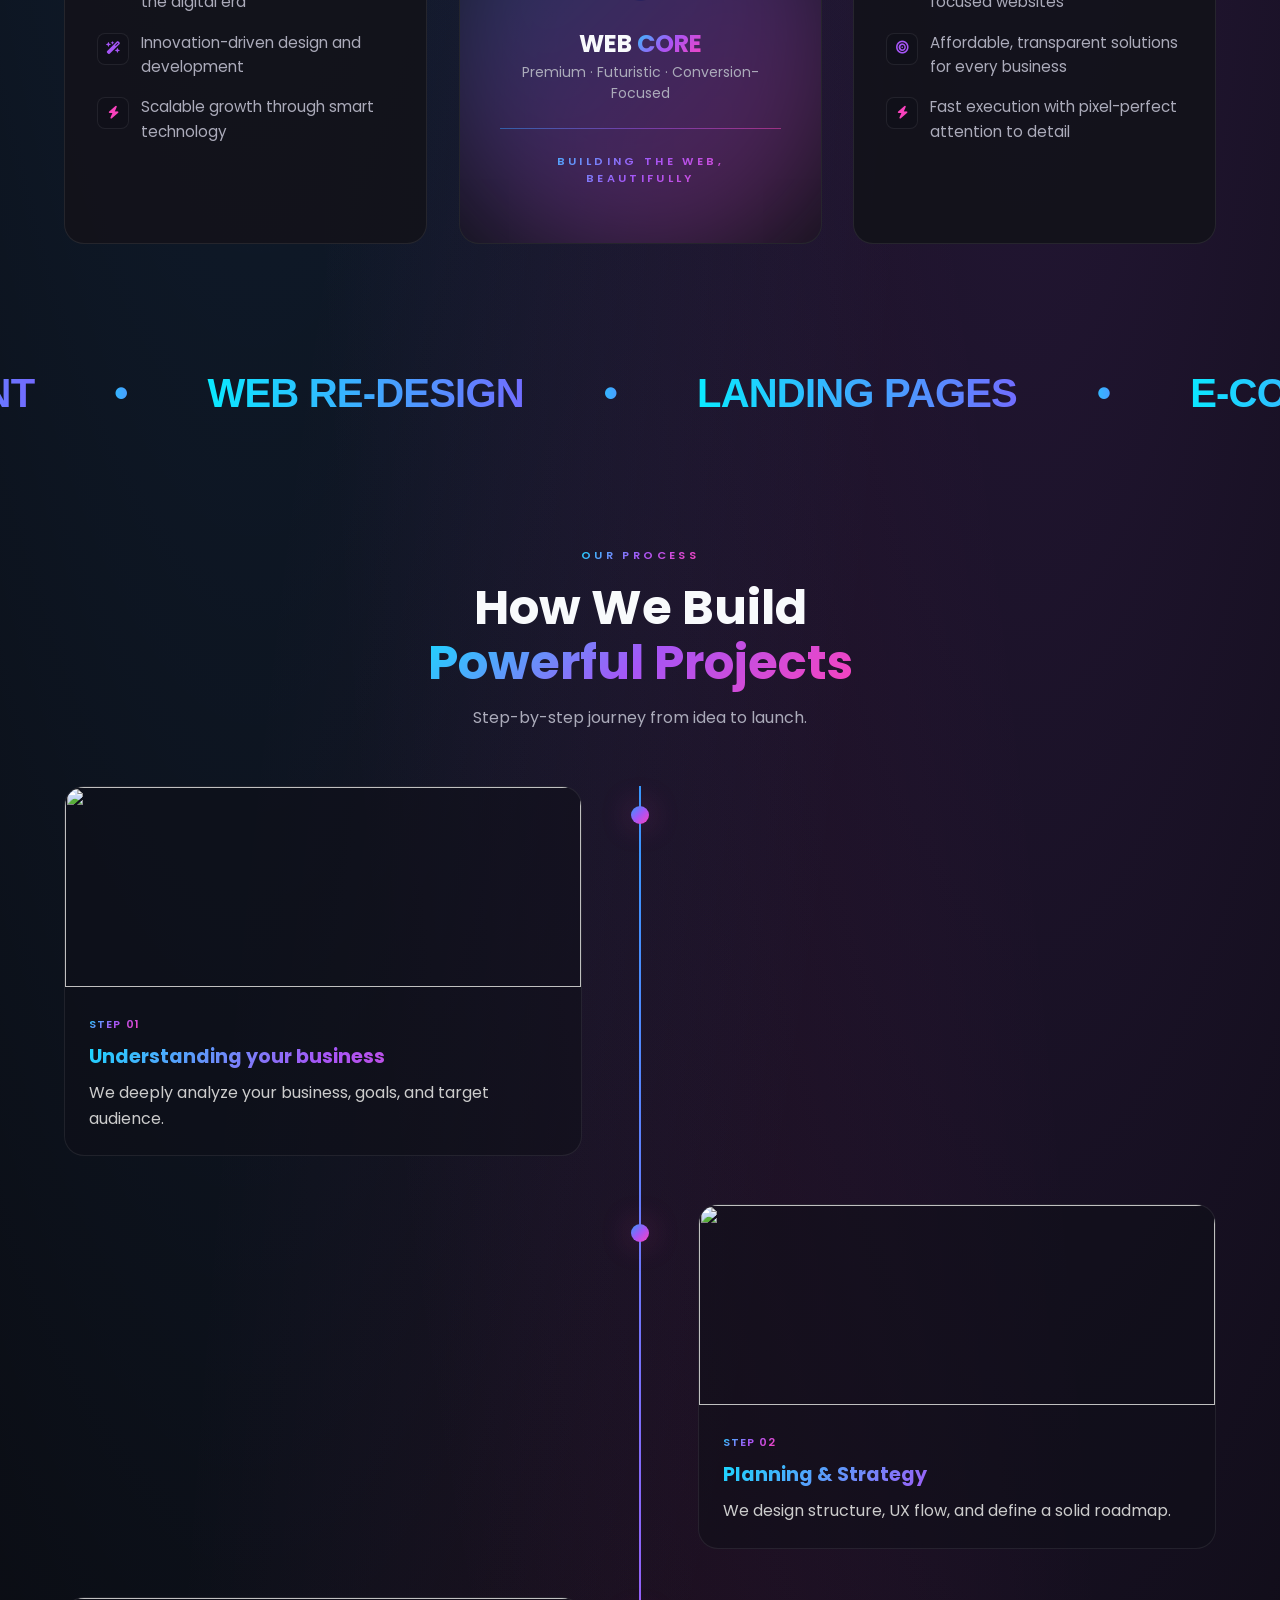
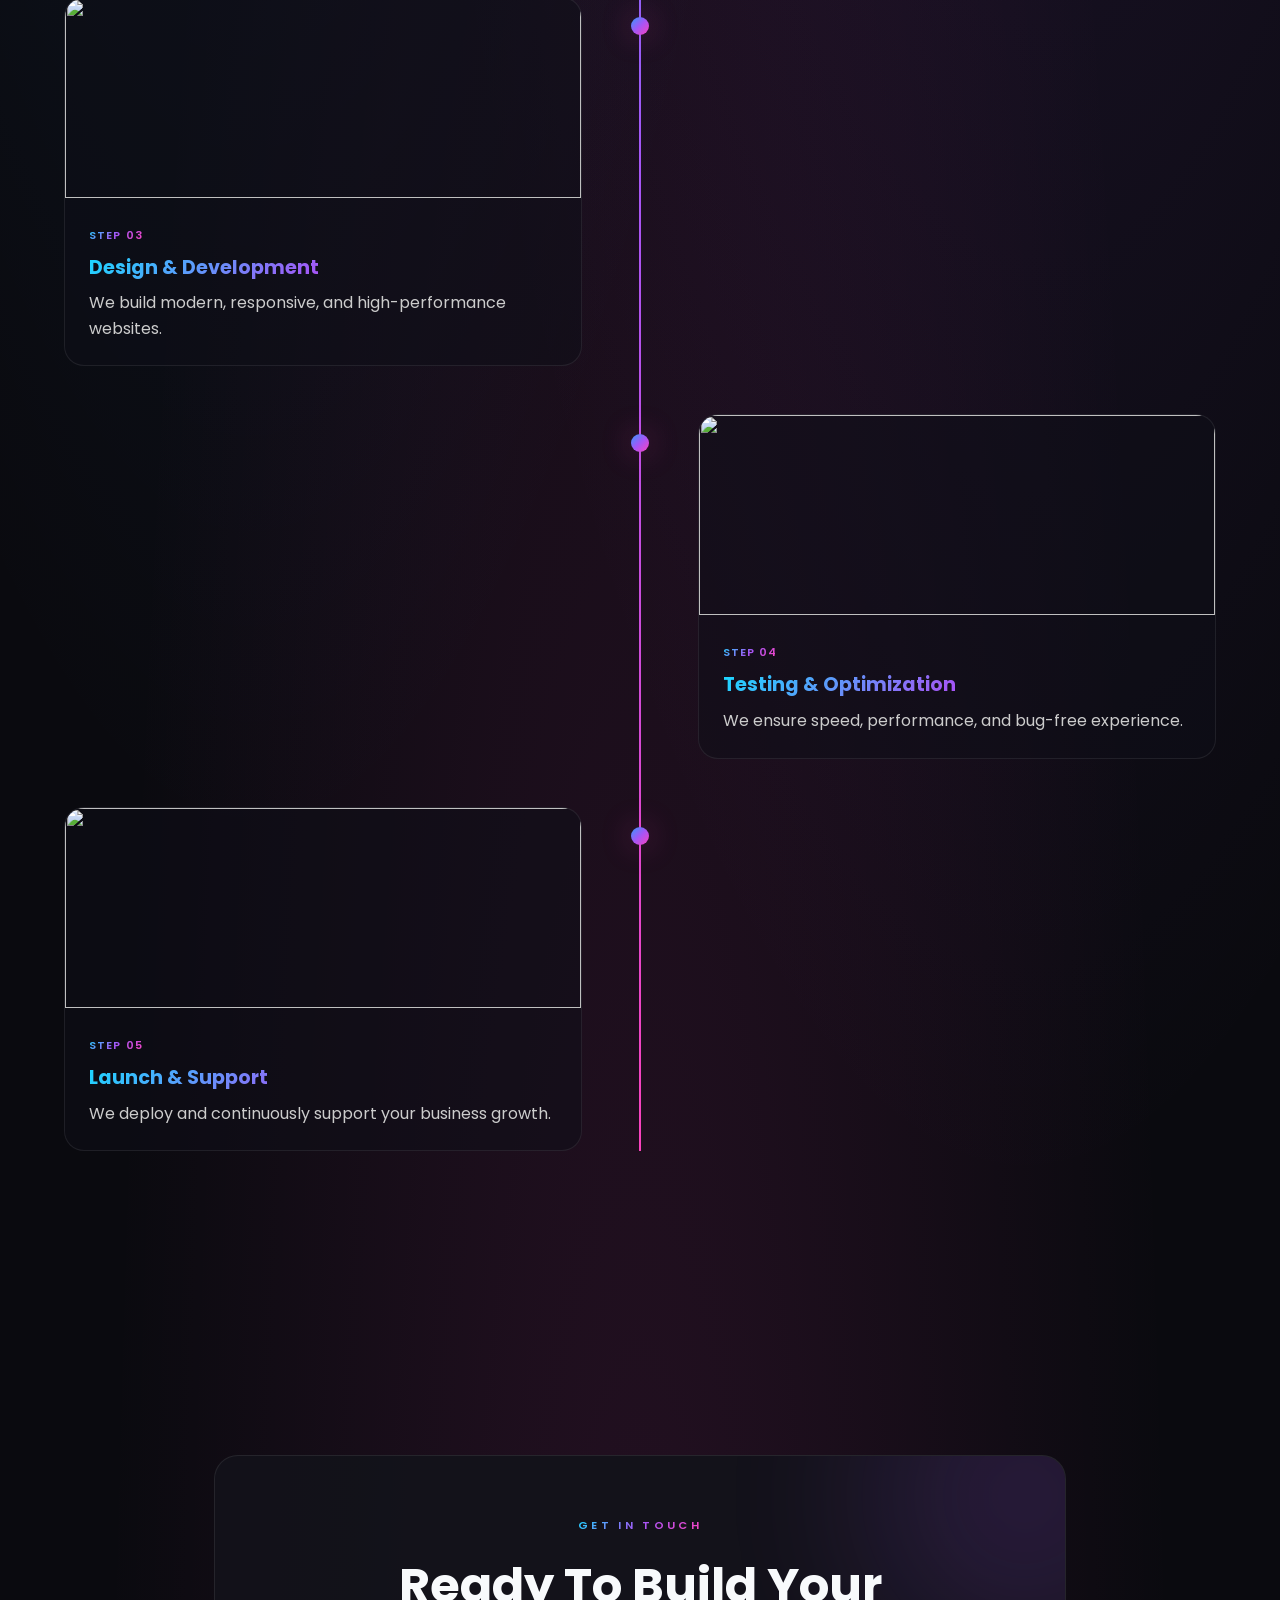
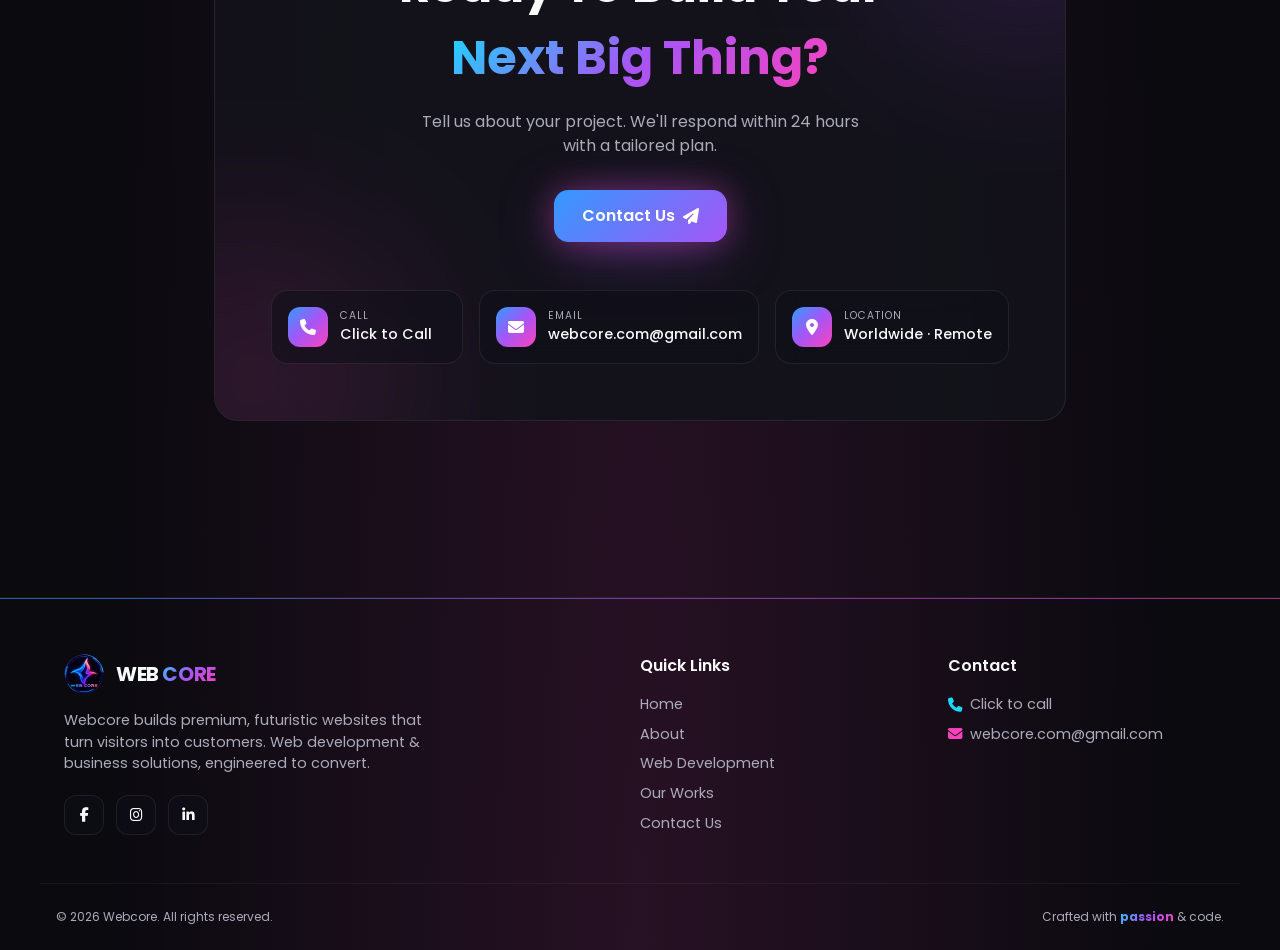
==== commit e54da7e6: "Update index.html" ====
--- a/index.html
+++ b/index.html
@@ -53,6 +53,15 @@
     50%{background-position:100% 50%;}
     100%{background-position:0% 50%;}
   }
+  @media (max-width: 768px) {
+    .marquee-text h1 {
+      font-size: 1.5rem;
+      padding: 0 15px;
+    }
+    .marquee-dot {
+      margin: 0 10px;
+    }
+  }
   </style>
   <script>
     // 🔒 Disable Right Click
@@ -134,7 +143,6 @@
 <!-- ══════════════════════════════════════════
      CHATBOT WIDGET
 ════════════════════════════════════════════ -->
-
 <!-- Floating trigger button -->
 <button id="wc-trigger" aria-label="Open chat" title="Chat with WebCore">
   <div id="wc-badge"></div>
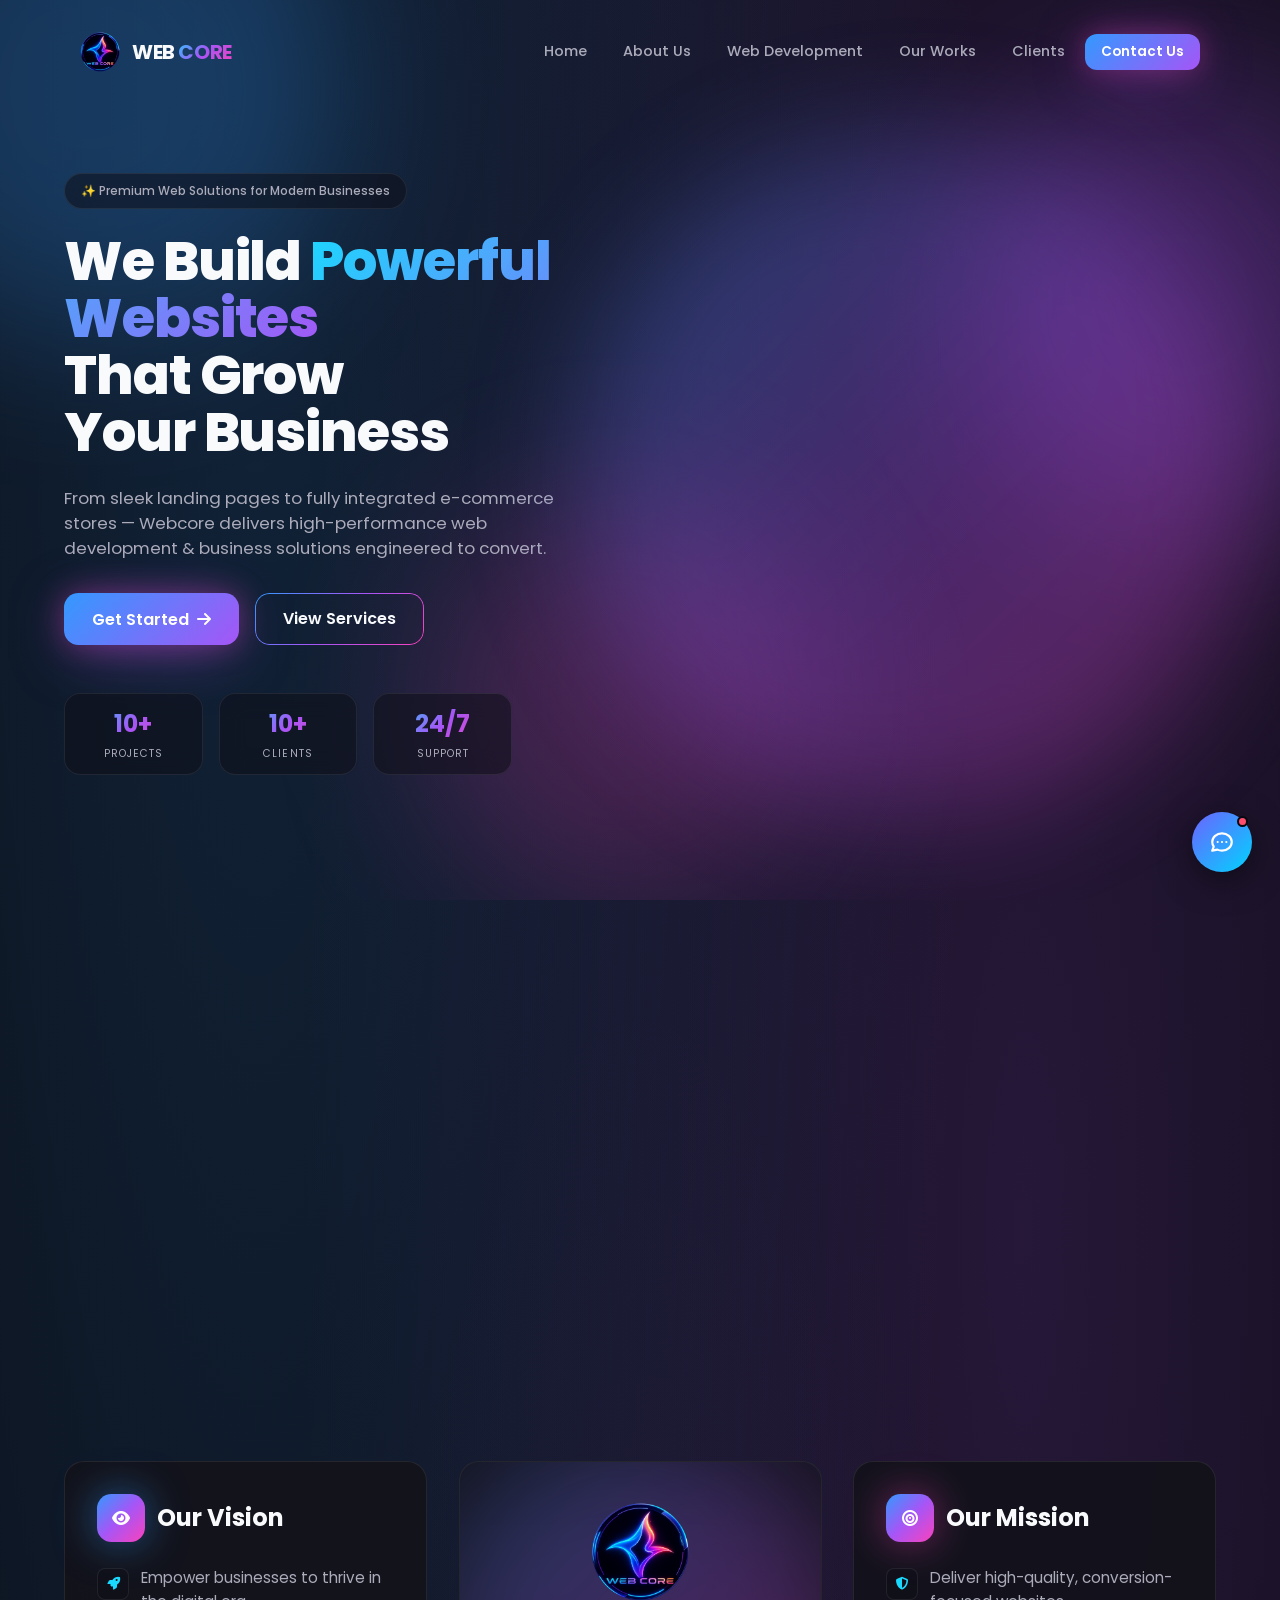
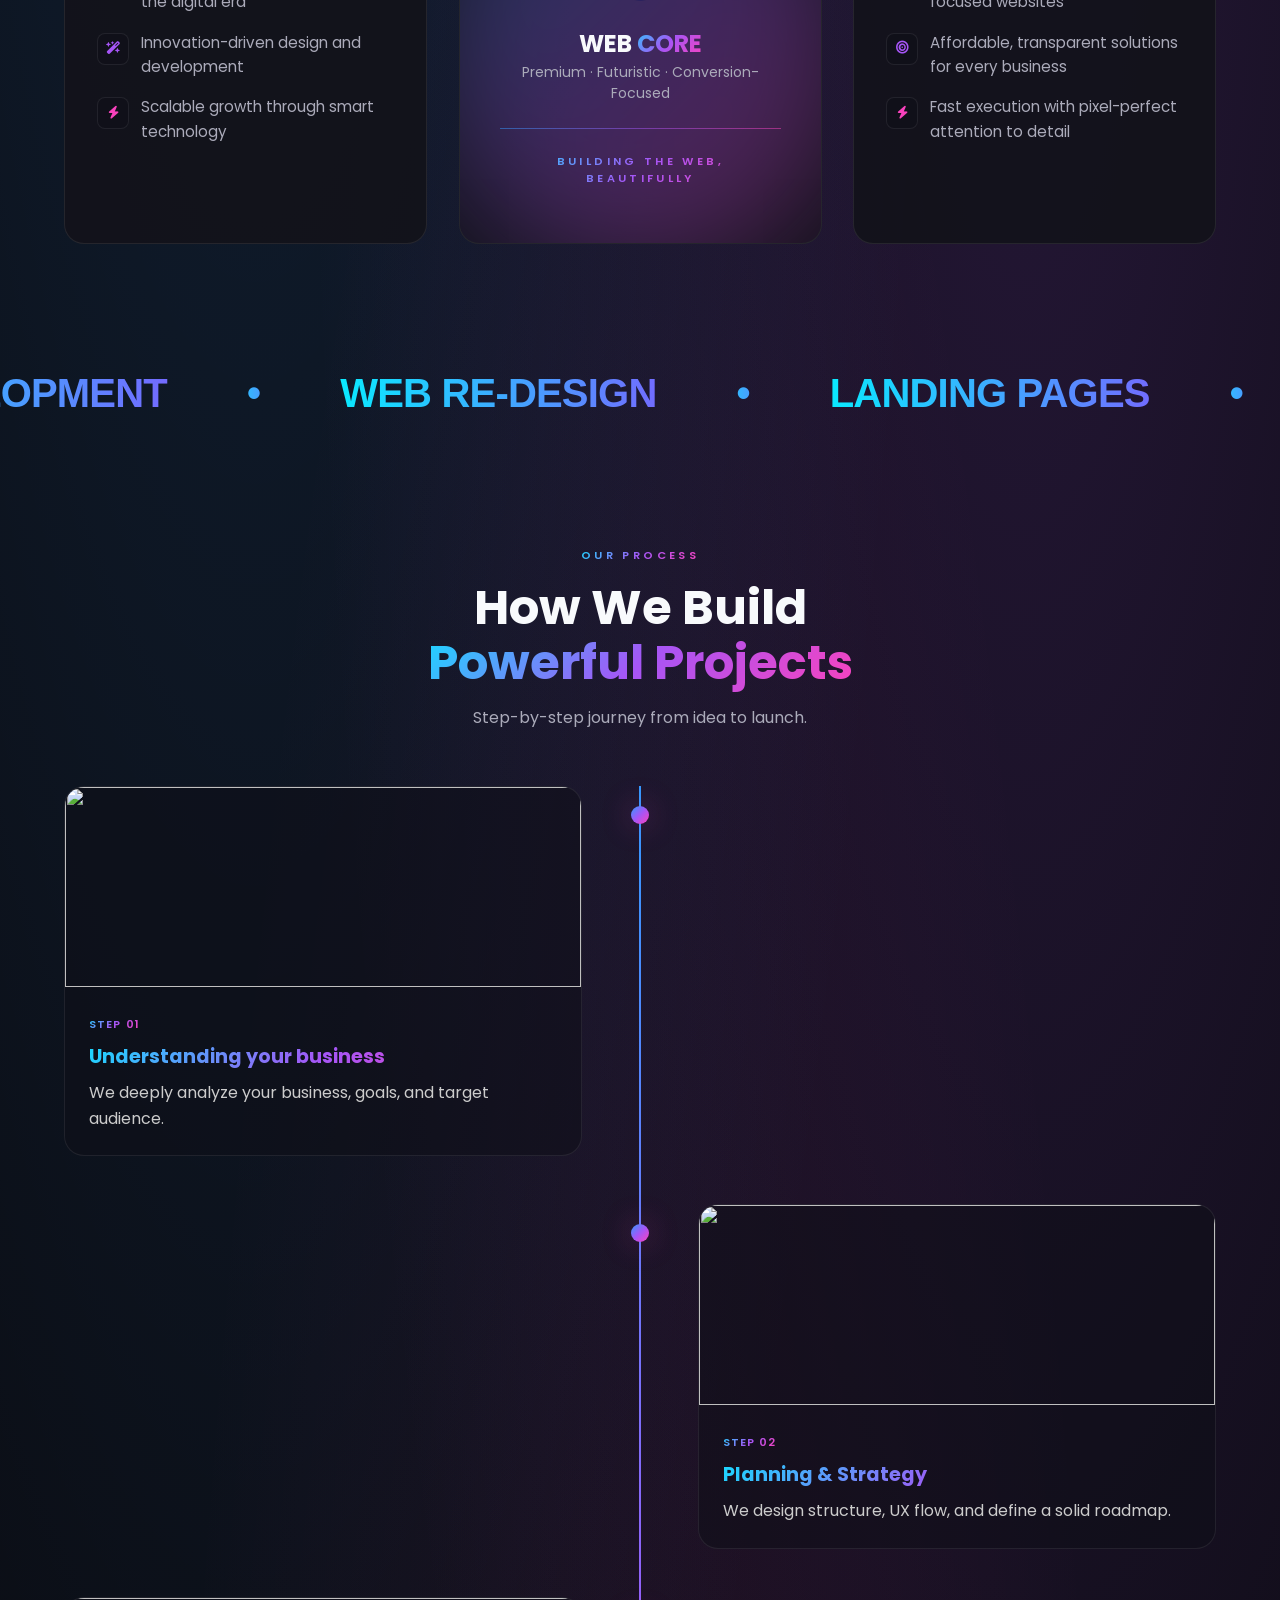
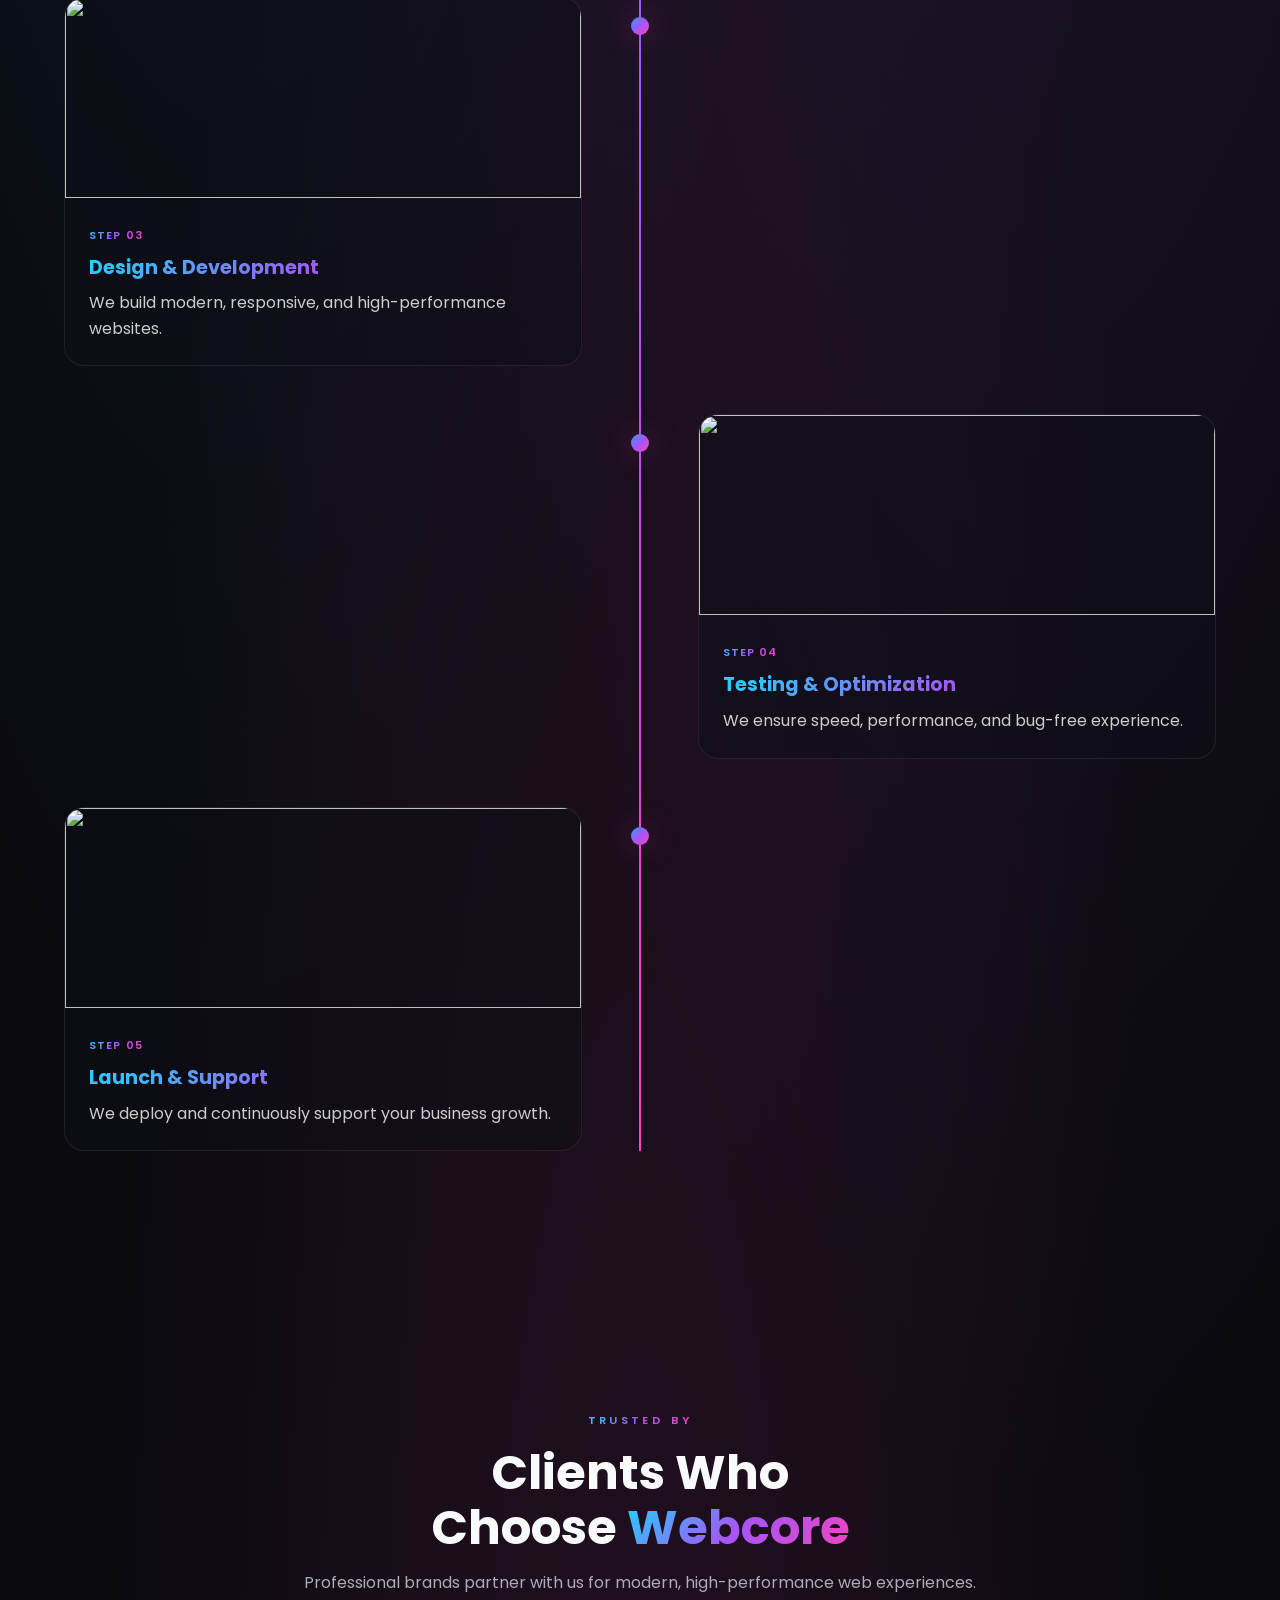
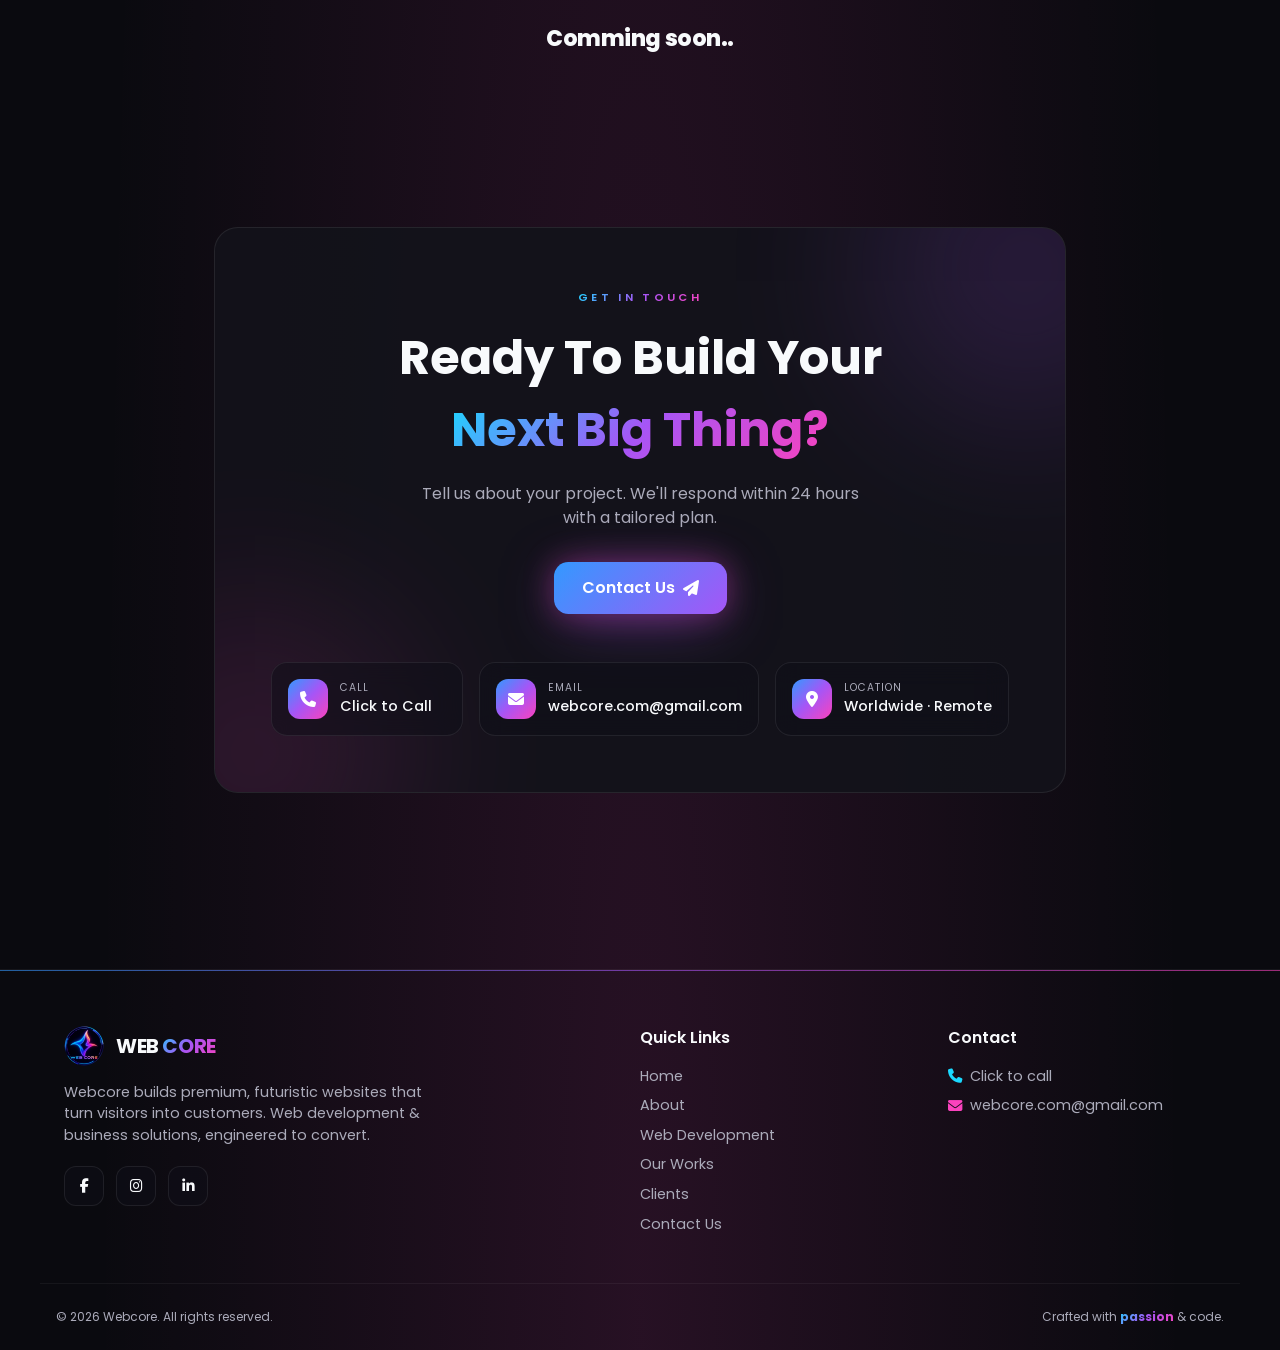
==== commit 24504aff: "Update index.html" ====
--- a/index.html
+++ b/index.html
@@ -133,6 +133,100 @@
         pointer-events: none;
     }
     
+    /* Clients section */
+    .clients-section {
+      padding: 5rem 0 3rem;
+    }
+    .clients-section .section-head {
+      max-width: 720px;
+      margin: 0 auto 2rem;
+    }
+    .client-grid {
+      display: flex;
+      flex-wrap: wrap;
+      justify-content: center;
+      gap: 1.5rem;
+      margin-top: 1.5rem;
+    }
+    .client-card {
+      flex: 1 1 calc((100% - 7.5rem) / 6);
+      max-width: 160px;
+      min-width: 120px;
+      display: flex;
+      justify-content: center;
+      align-items: center;
+    }
+    .client-link {
+      width: 100%;
+      display: flex;
+      justify-content: center;
+      align-items: center;
+      text-decoration: none;
+      position: relative;
+      padding: 0.8rem;
+      border-radius: 50%;
+      transition: transform 0.35s ease;
+    }
+    .client-link::before {
+      content: '';
+      position: absolute;
+      inset: 0;
+      border-radius: 50%;
+      background: transparent;
+      opacity: 0;
+      transition: opacity 0.35s ease, transform 0.35s ease;
+      transform: scale(0.8);
+      z-index: 0;
+    }
+    .client-logo {
+      width: 100%;
+      max-width: 130px;
+      aspect-ratio: 1 / 1;
+      border-radius: 50%;
+      background: rgba(255,255,255,0.08);
+      box-shadow: 0 18px 40px rgba(0,0,0,0.08);
+      display: flex;
+      justify-content: center;
+      align-items: center;
+      position: relative;
+      overflow: hidden;
+      transition: transform 0.35s ease, box-shadow 0.35s ease;
+      z-index: 1;
+    }
+    .client-link:hover {
+      transform: translateY(-6px);
+    }
+    .client-link:hover::before {
+      opacity: 1;
+      transform: scale(1);
+      background: radial-gradient(circle at top left, rgba(0,245,255,0.44), transparent 30%), radial-gradient(circle at bottom right, rgba(255,79,216,0.28), transparent 25%), linear-gradient(135deg, rgba(0,245,255,0.22), rgba(123,97,255,0.22), rgba(255,79,216,0.22));
+    }
+    .client-logo img {
+      width: 55%;
+      height: 55%;
+      object-fit: contain;
+      z-index: 2;
+    }
+    @media (max-width: 1024px) {
+      .client-card {
+        flex: 1 1 calc((100% - 4.8rem) / 4);
+        max-width: 140px;
+      }
+    }
+    @media (max-width: 768px) {
+      .client-card {
+        flex: 1 1 calc((100% - 3rem) / 3);
+        max-width: 120px;
+      }
+    }
+    @media (max-width: 520px) {
+      .client-card {
+        flex: 1 1 calc((100% - 3rem) / 3);
+        max-width: 100px;
+        min-width: 90px;
+      }
+    }
+    
     /* 🔒 Optional: blur screen when trying to inspect */
     body.inspect-block {
         filter: blur(10px);
@@ -211,6 +305,7 @@
           <a href="#about">About Us</a>
           <a href="webdevelop.html">Web Development</a>
           <a href="#process">Our Works</a>
+          <a href="#clients">Clients</a>
           <button class="btn btn-neon btn-sm" data-open="contact">Contact Us</button>
         </div>
         <button class="nav-toggle" id="navToggle" aria-label="Toggle menu">
@@ -222,6 +317,7 @@
         <a href="#about">About Us</a>
         <a href="webdevelop.html">Web Development</a>
         <a href="#process">Our Works</a>
+        <a href="#clients">Clients</a>
         <button class="btn btn-neon" data-open="contact">Contact Us</button>
       </div>
     </div>
@@ -436,6 +532,27 @@
     </div>
   </div>
 </section>
+
+    <!-- CLIENTS -->
+    <section id="clients" class="section clients-section">
+      <div class="container">
+        <div class="section-head reveal">
+          <span class="eyebrow grad-text">Trusted By</span>
+          <h2>Clients Who Choose <span class="grad-text">Webcore</span></h2>
+          <p>Professional brands partner with us for modern, high-performance web experiences.</p>
+        </div>
+        <div class="client-grid">
+          <h1 class="client-placeholder reveal" style="font-size: 22px;">Comming soon..</h1>
+          <!-- <div class="client-card reveal">
+            <a class="client-link" href="Webcore.png" target="_blank" rel="noopener noreferrer" aria-label="Apple">
+              <div class="client-logo">
+                <img src="https://upload.wikimedia.org/wikipedia/commons/f/fa/Apple_logo_black.svg" alt="Apple logo" />
+              </div>
+            </a>
+          </div> -->
+        </div>
+      </div>
+    </section>
 
     <!-- CONTACT -->
     <section id="contact" class="section">
@@ -493,6 +610,7 @@
           <li><a href="#about">About</a></li>
           <li><a href="webdevelop.html">Web Development</a></li>
           <li><a href="#process">Our Works</a></li>
+          <li><a href="#clients">Clients</a></li>
           <li><a href="#contact">Contact Us</a></li>
         </ul>
       </div>
--- a/style.css
+++ b/style.css
@@ -1,4 +1,4 @@
-﻿/* Webcore — Futuristic Neon Design System */
+/* Webcore — Futuristic Neon Design System */
 /* ─── PAGE RESET (demo background only) ─── */
     *, *::before, *::after { box-sizing: border-box; margin: 0; padding: 0; }
     .demo-label {
@@ -8,6 +8,7 @@
       letter-spacing: .06em;
       pointer-events: none;
     }
+
 
     /* ════════════════════════════════════════
        CHATBOT WIDGET
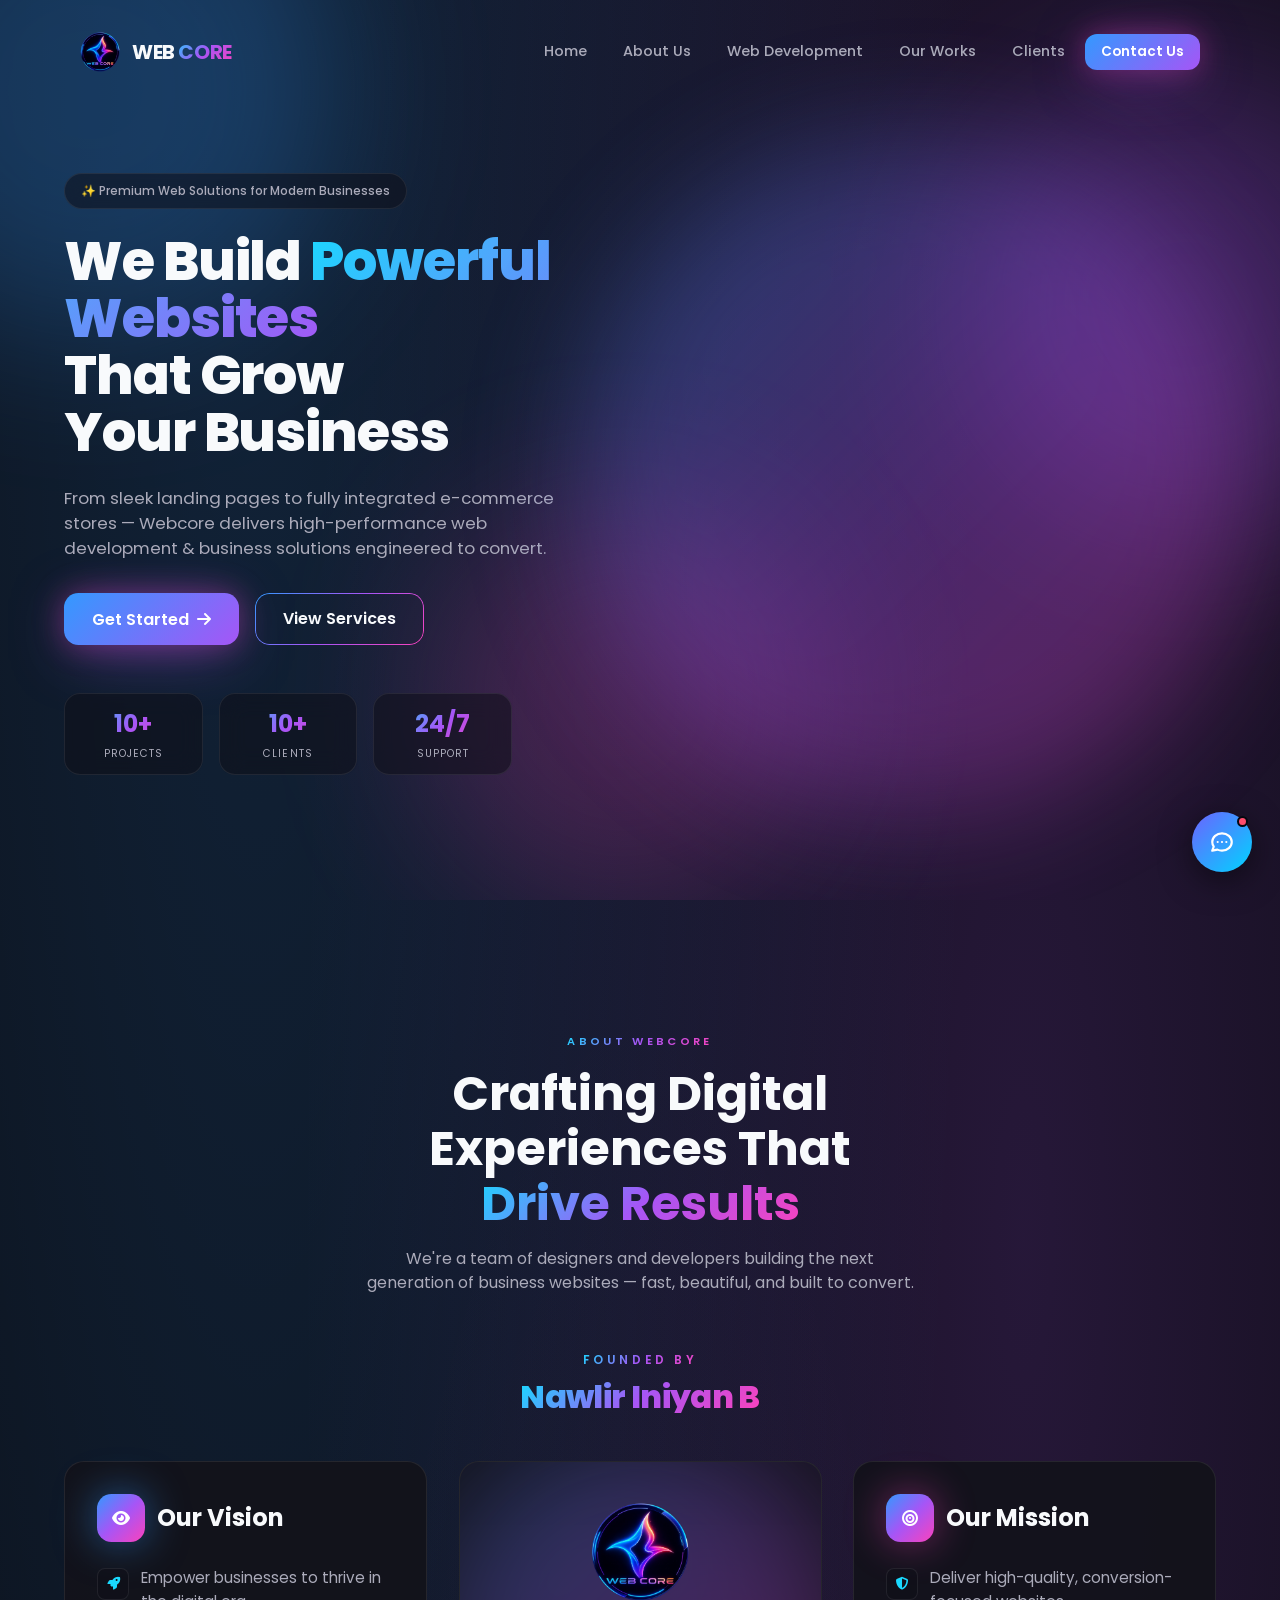
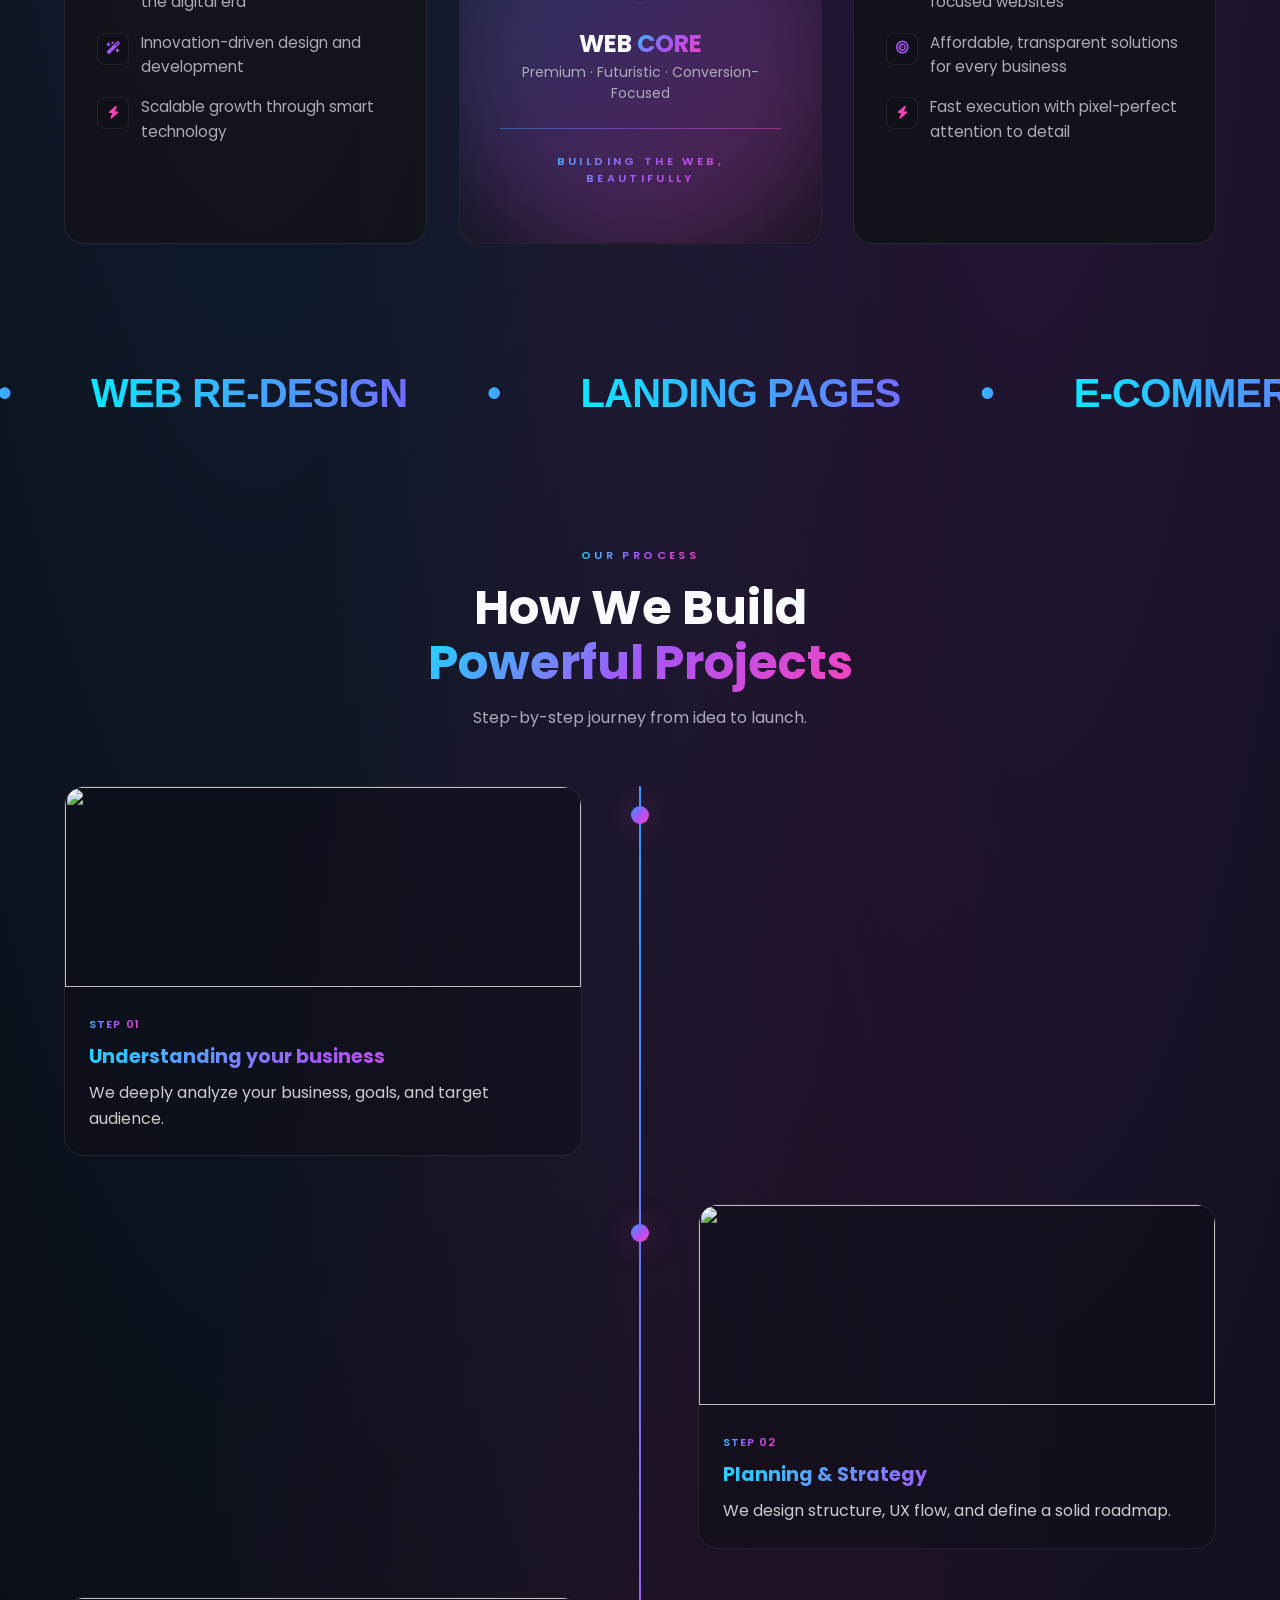
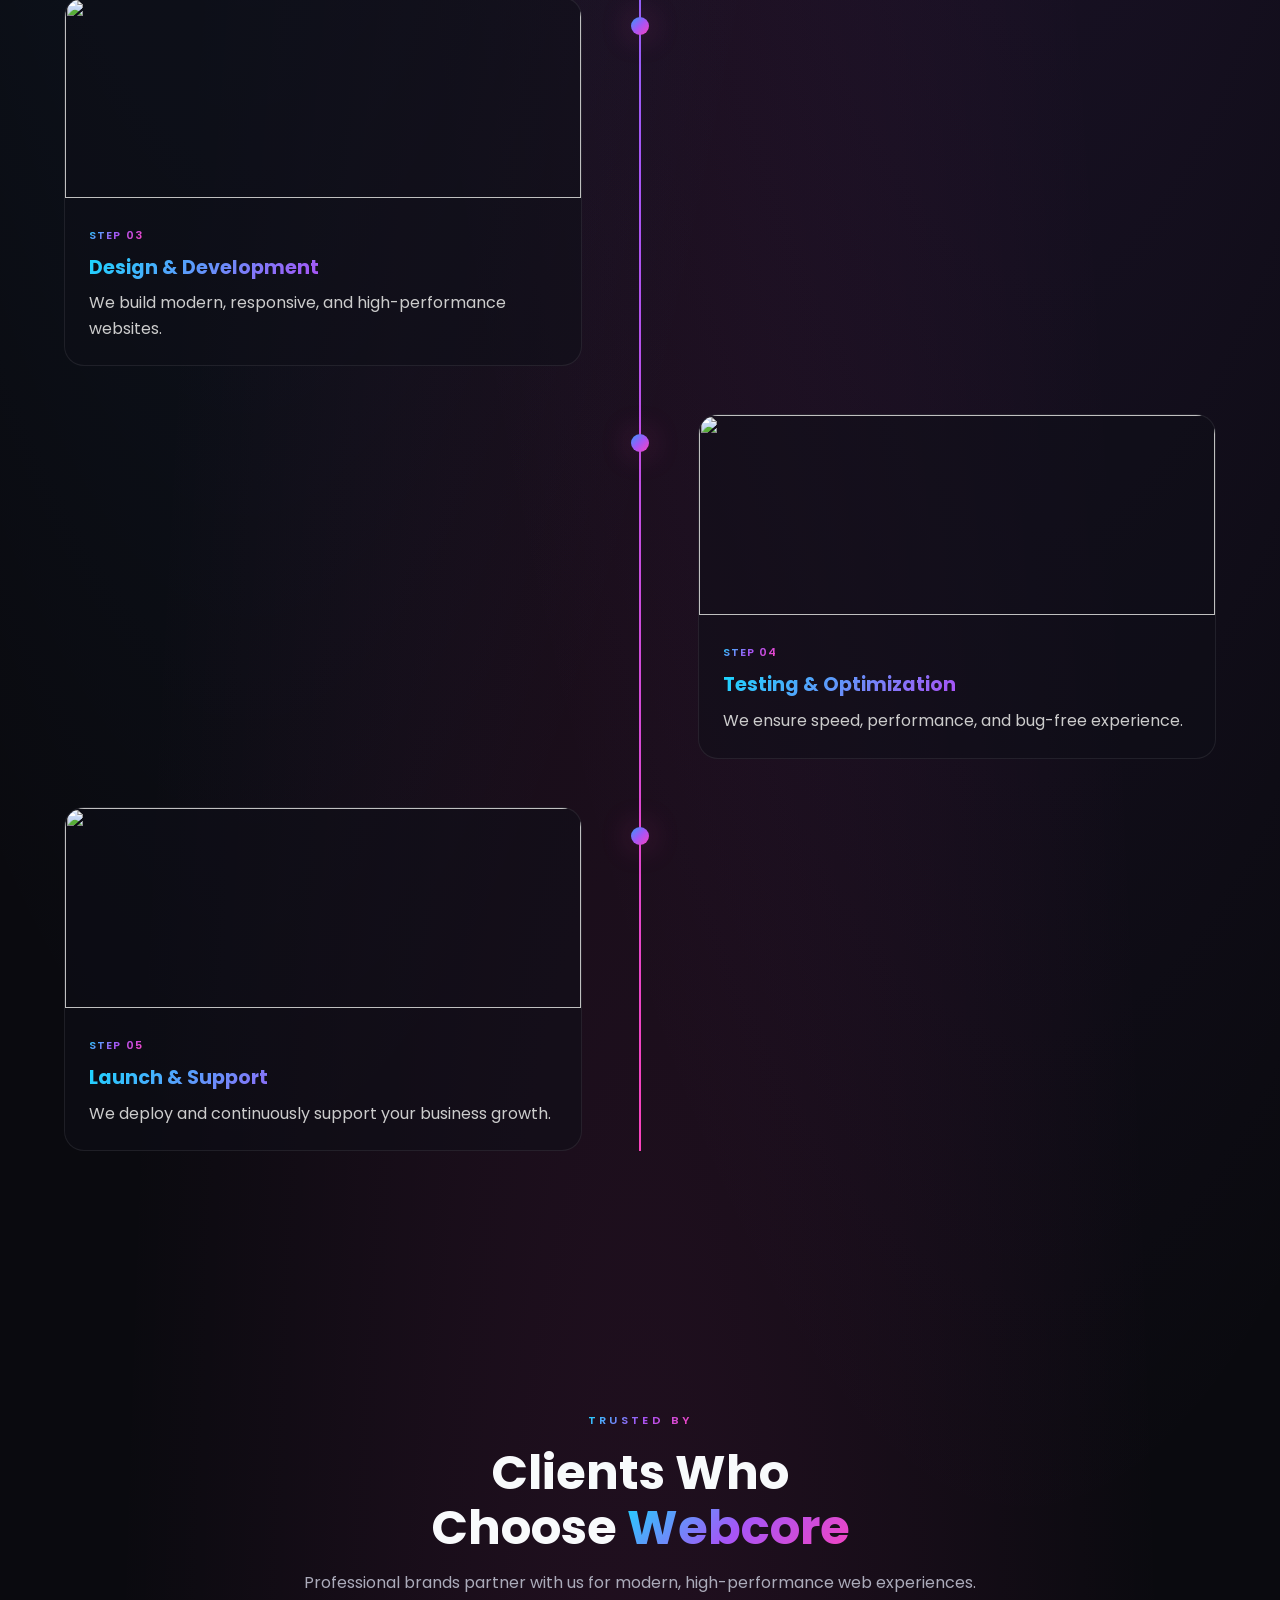
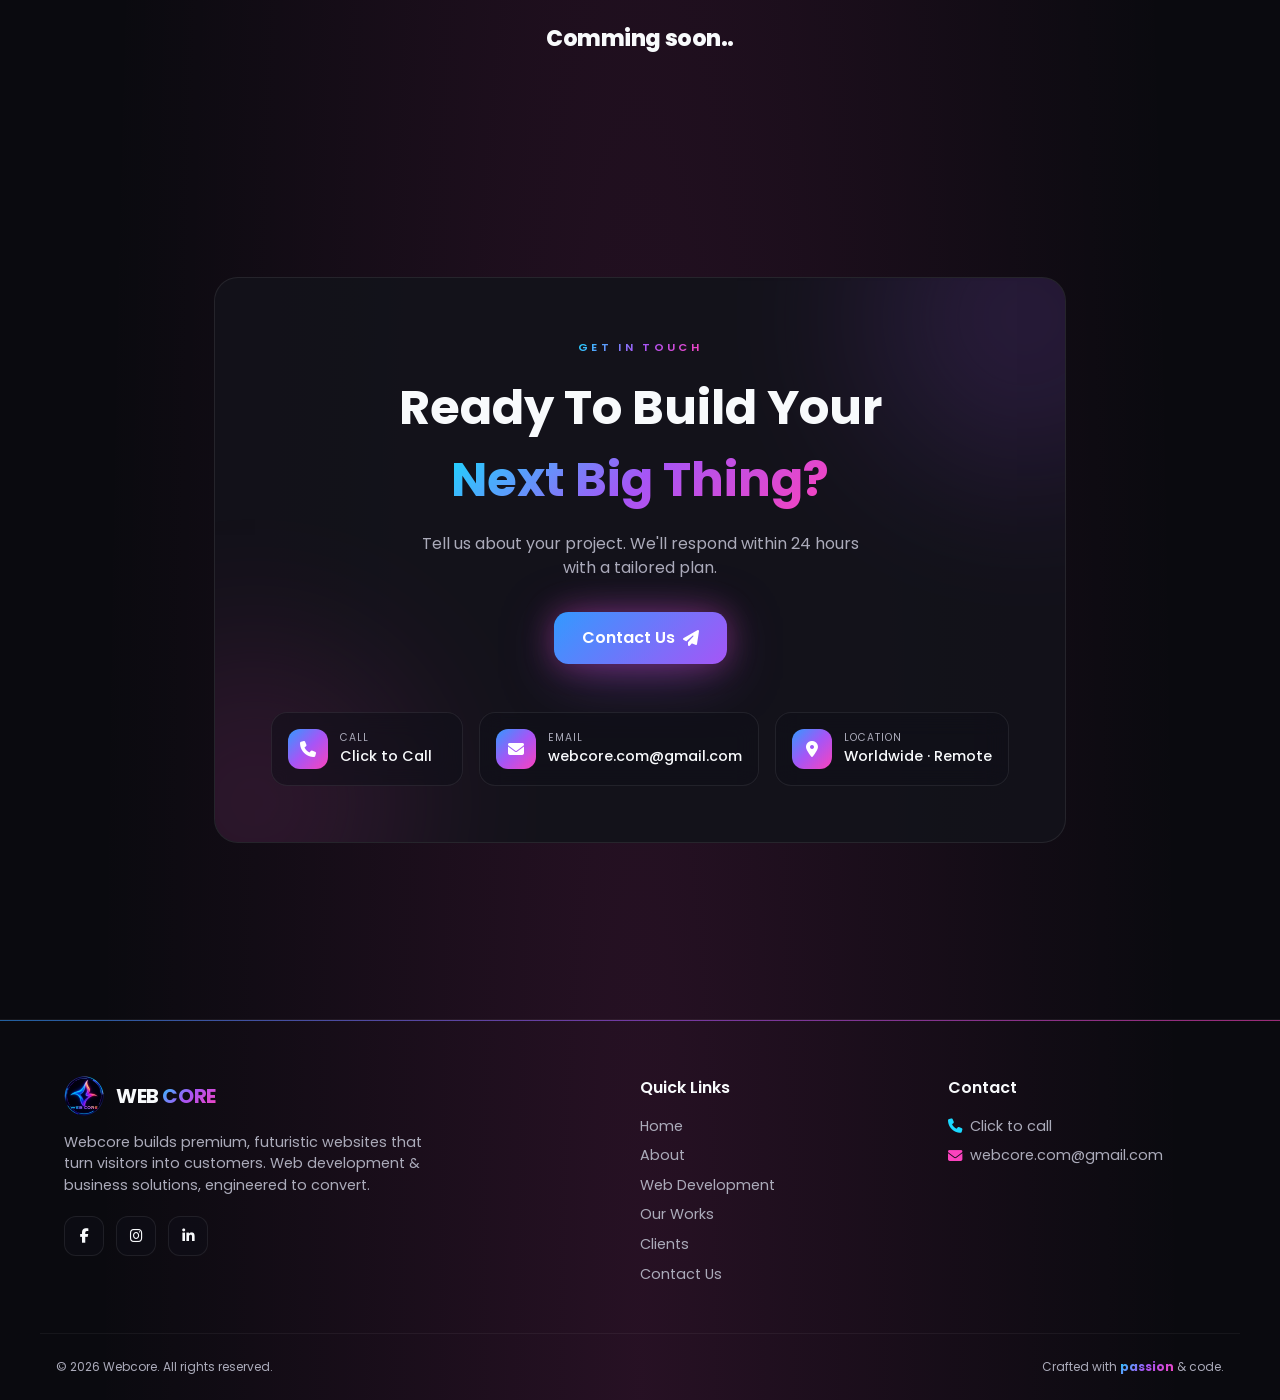
==== commit 76ac9239: "Update index.html" ====
--- a/index.html
+++ b/index.html
@@ -555,7 +555,7 @@
     </section>
 
     <!-- CONTACT -->
-    <section id="contact" class="section">
+    <section id="contact" class="section" style="margin-top: 50px;">
       <div class="container narrow">
         <div class="contact-card glass-card reveal">
           <div class="orb orb-purple contact-orb-1"></div>
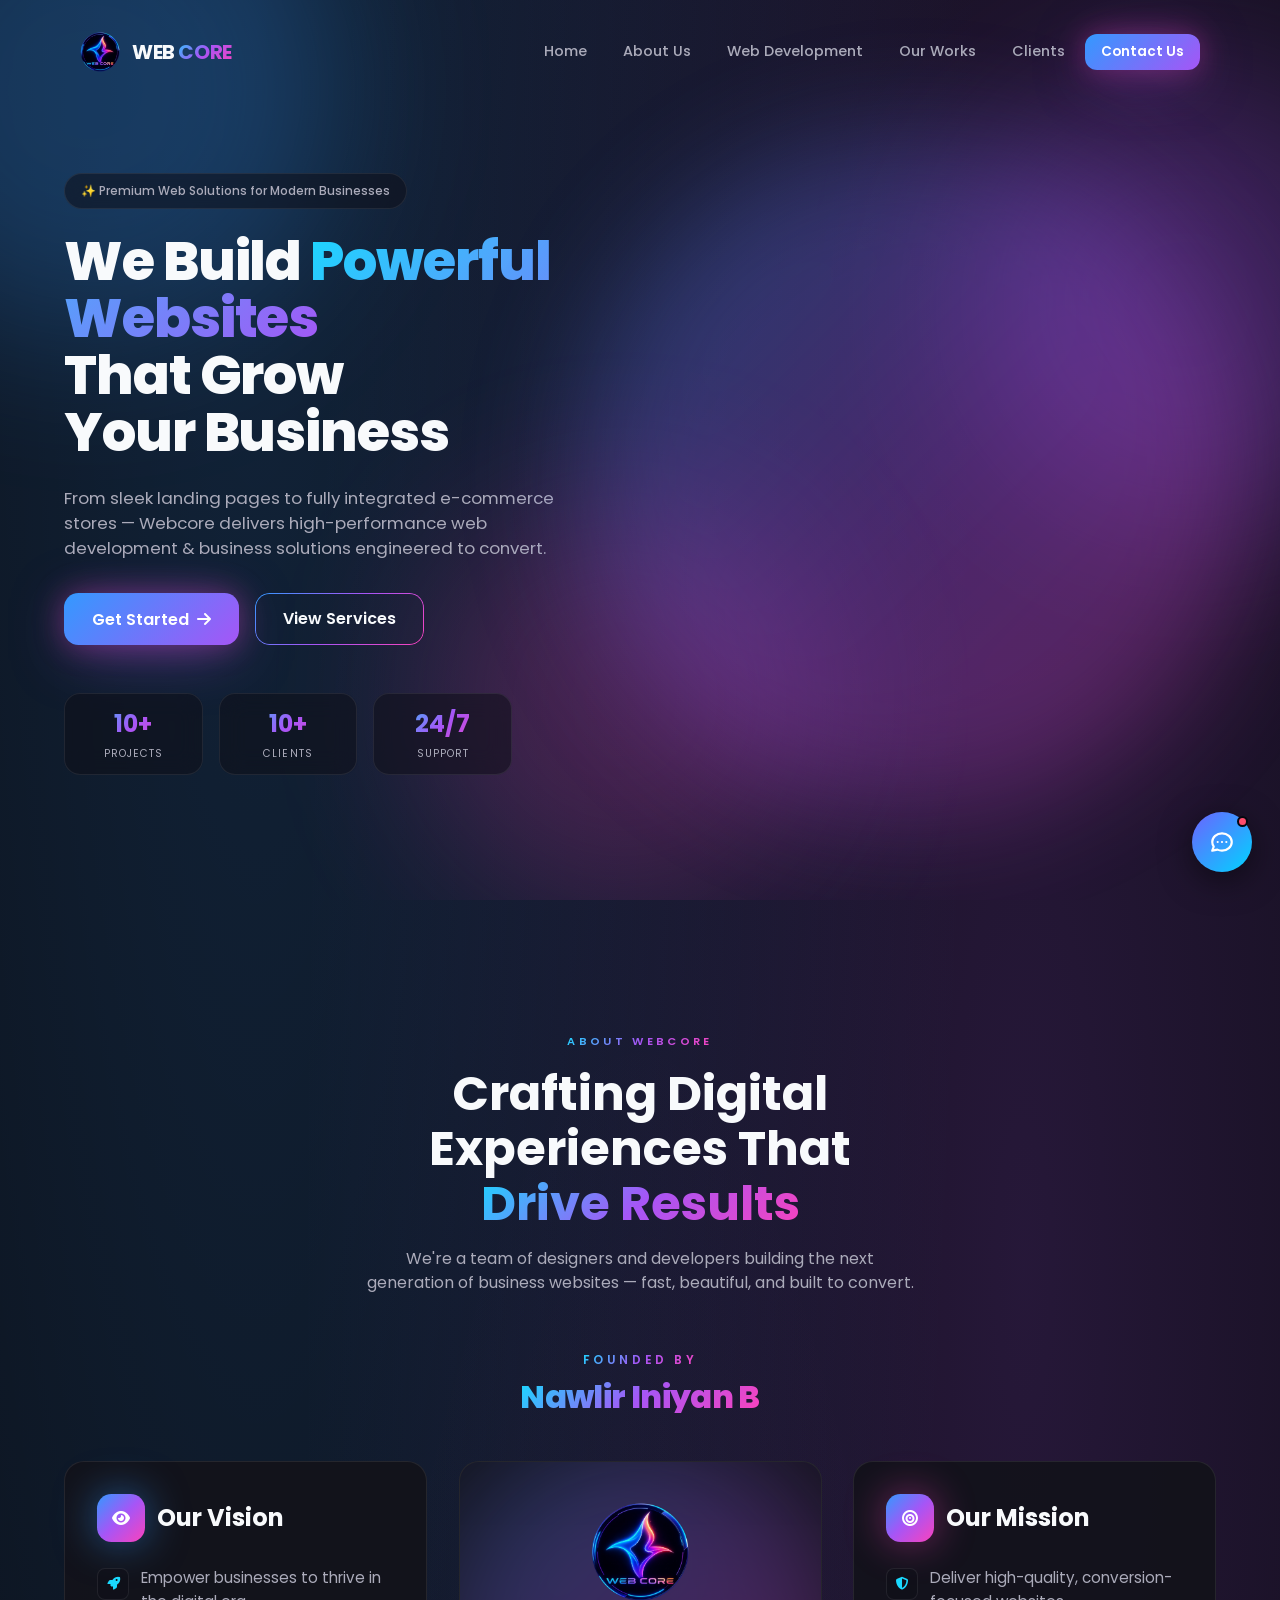
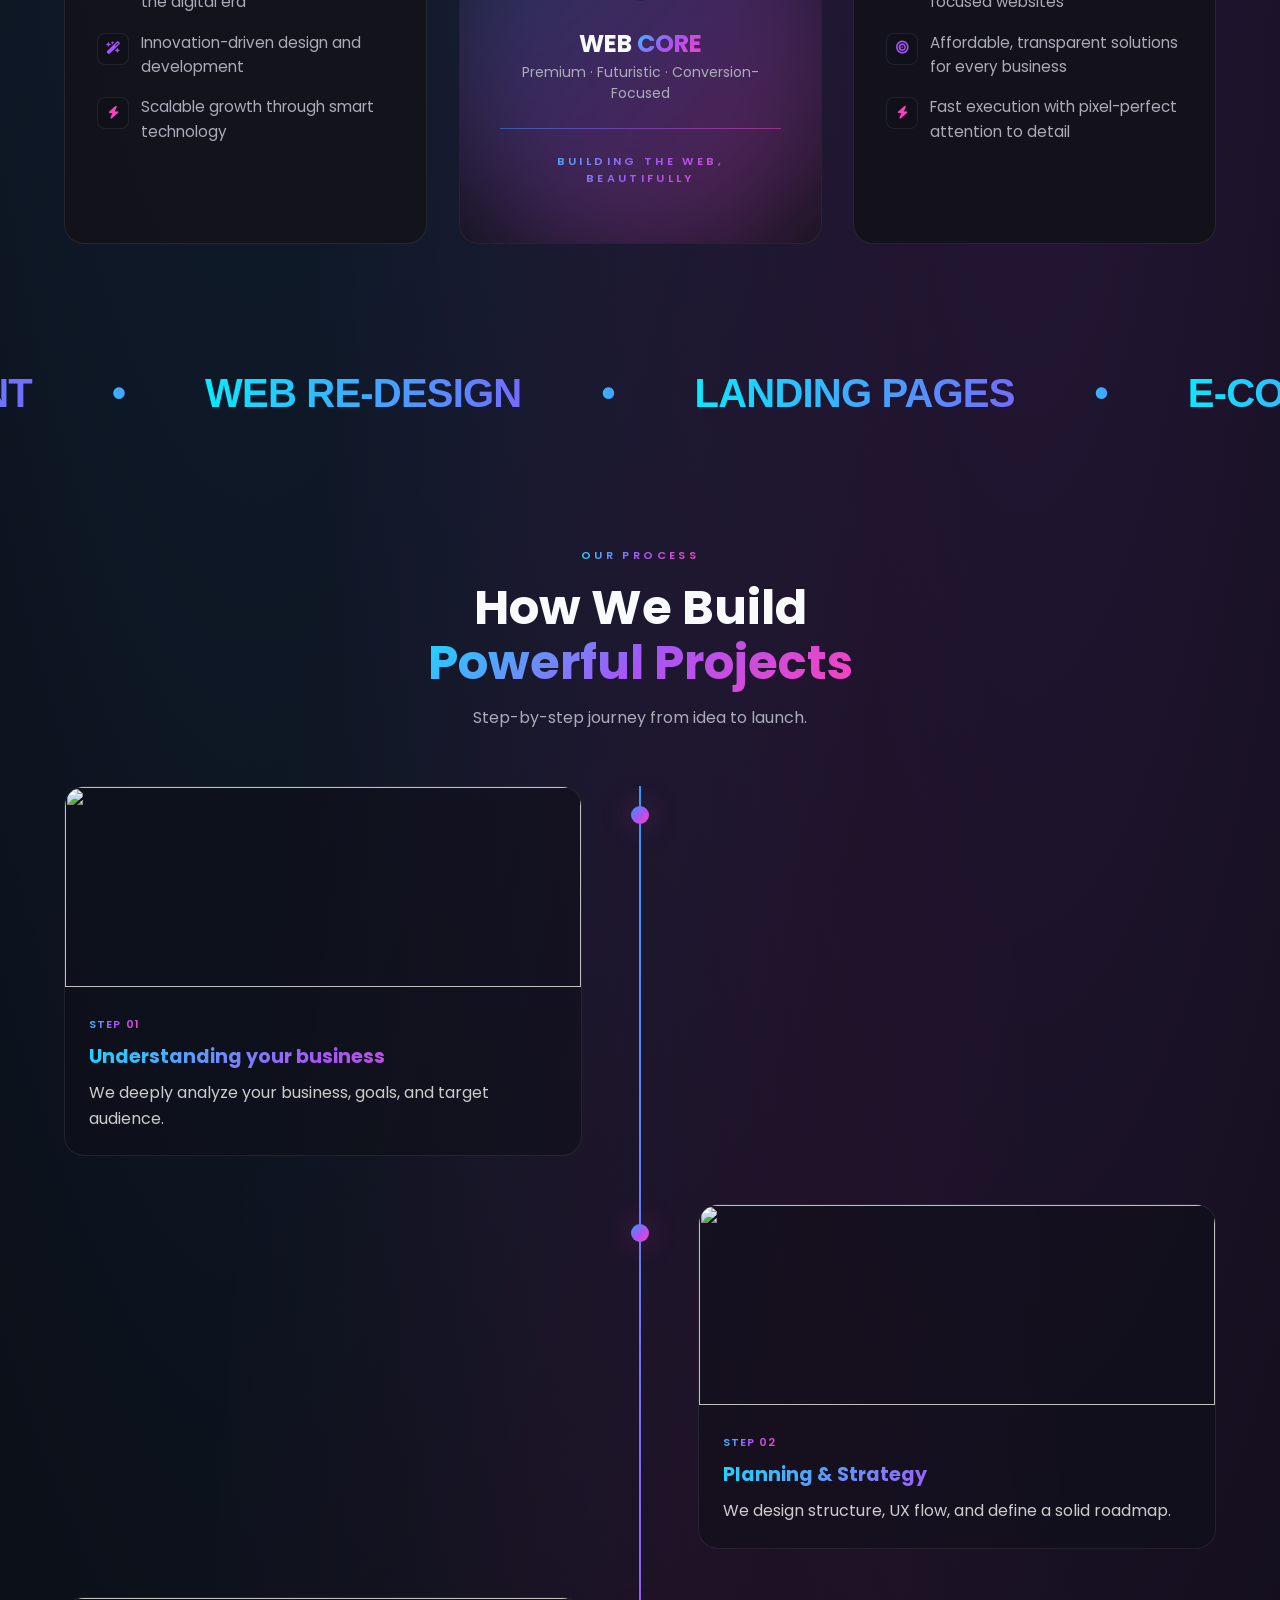
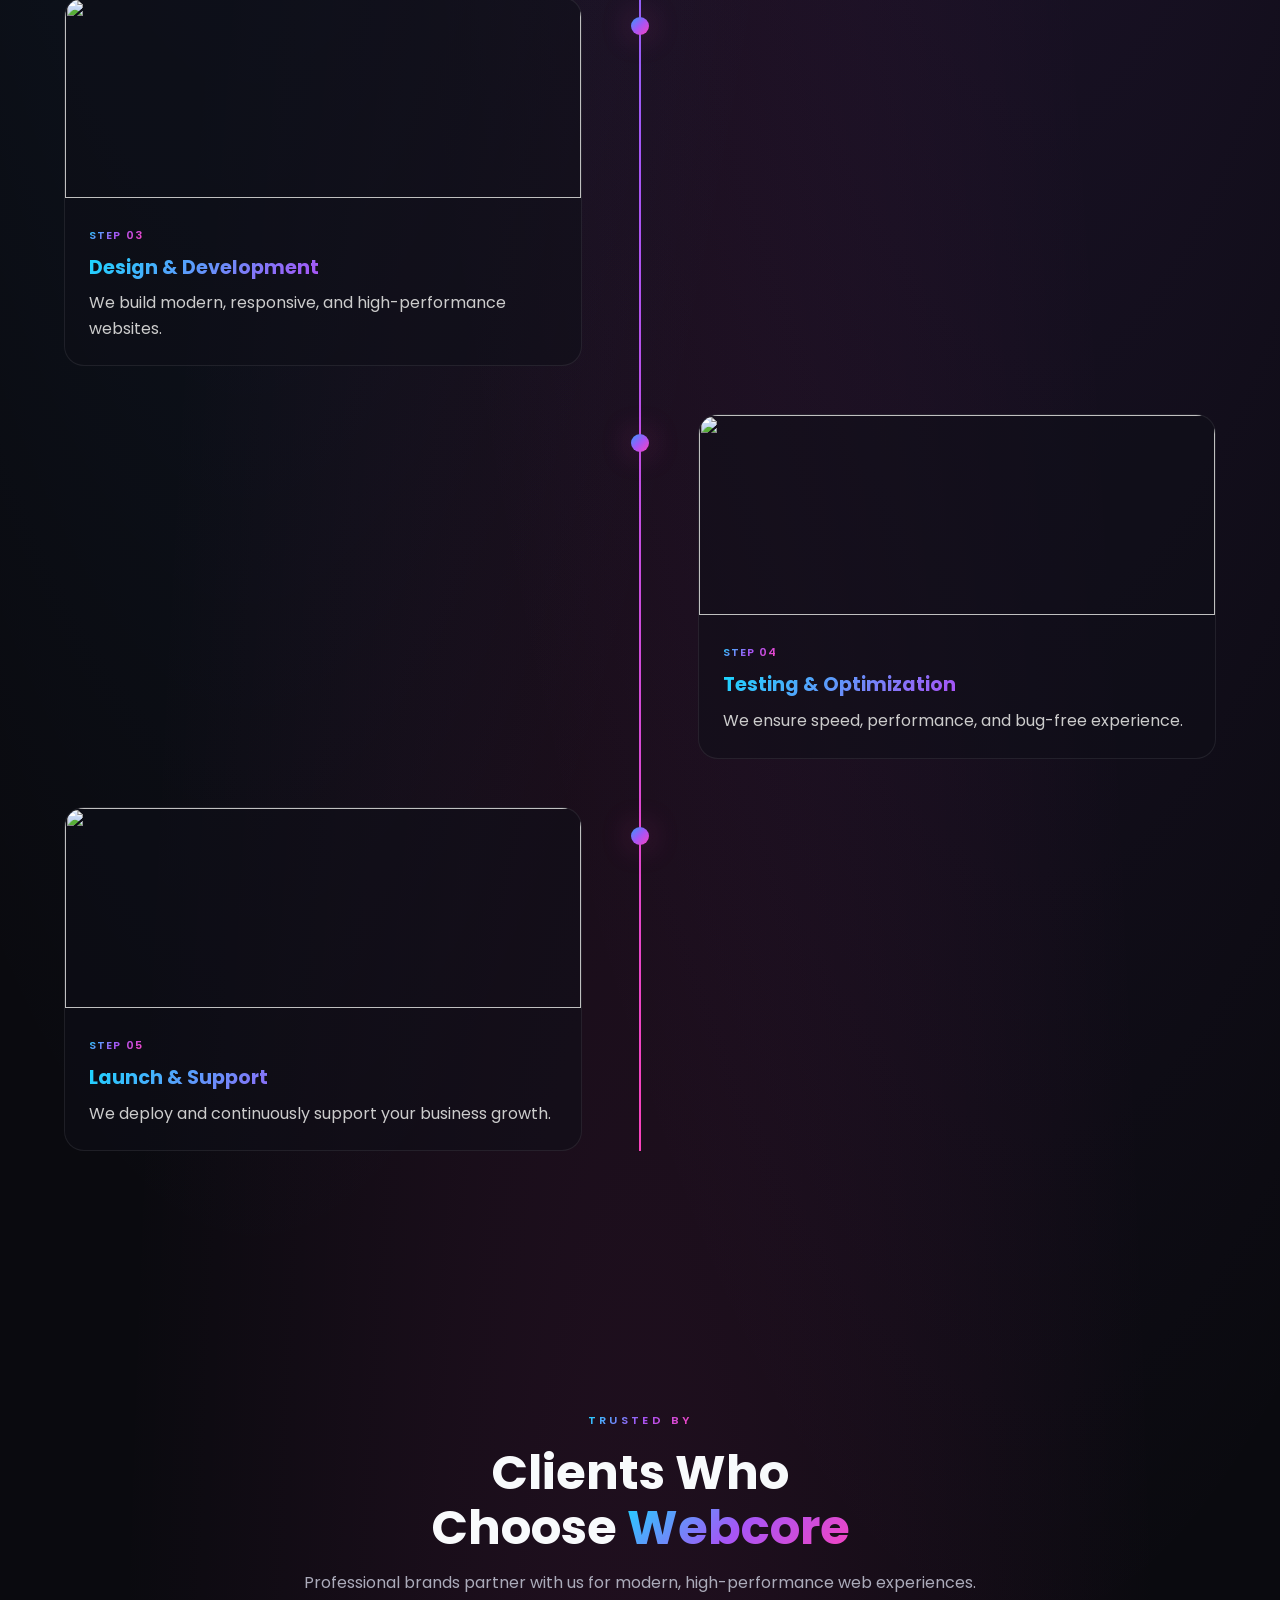
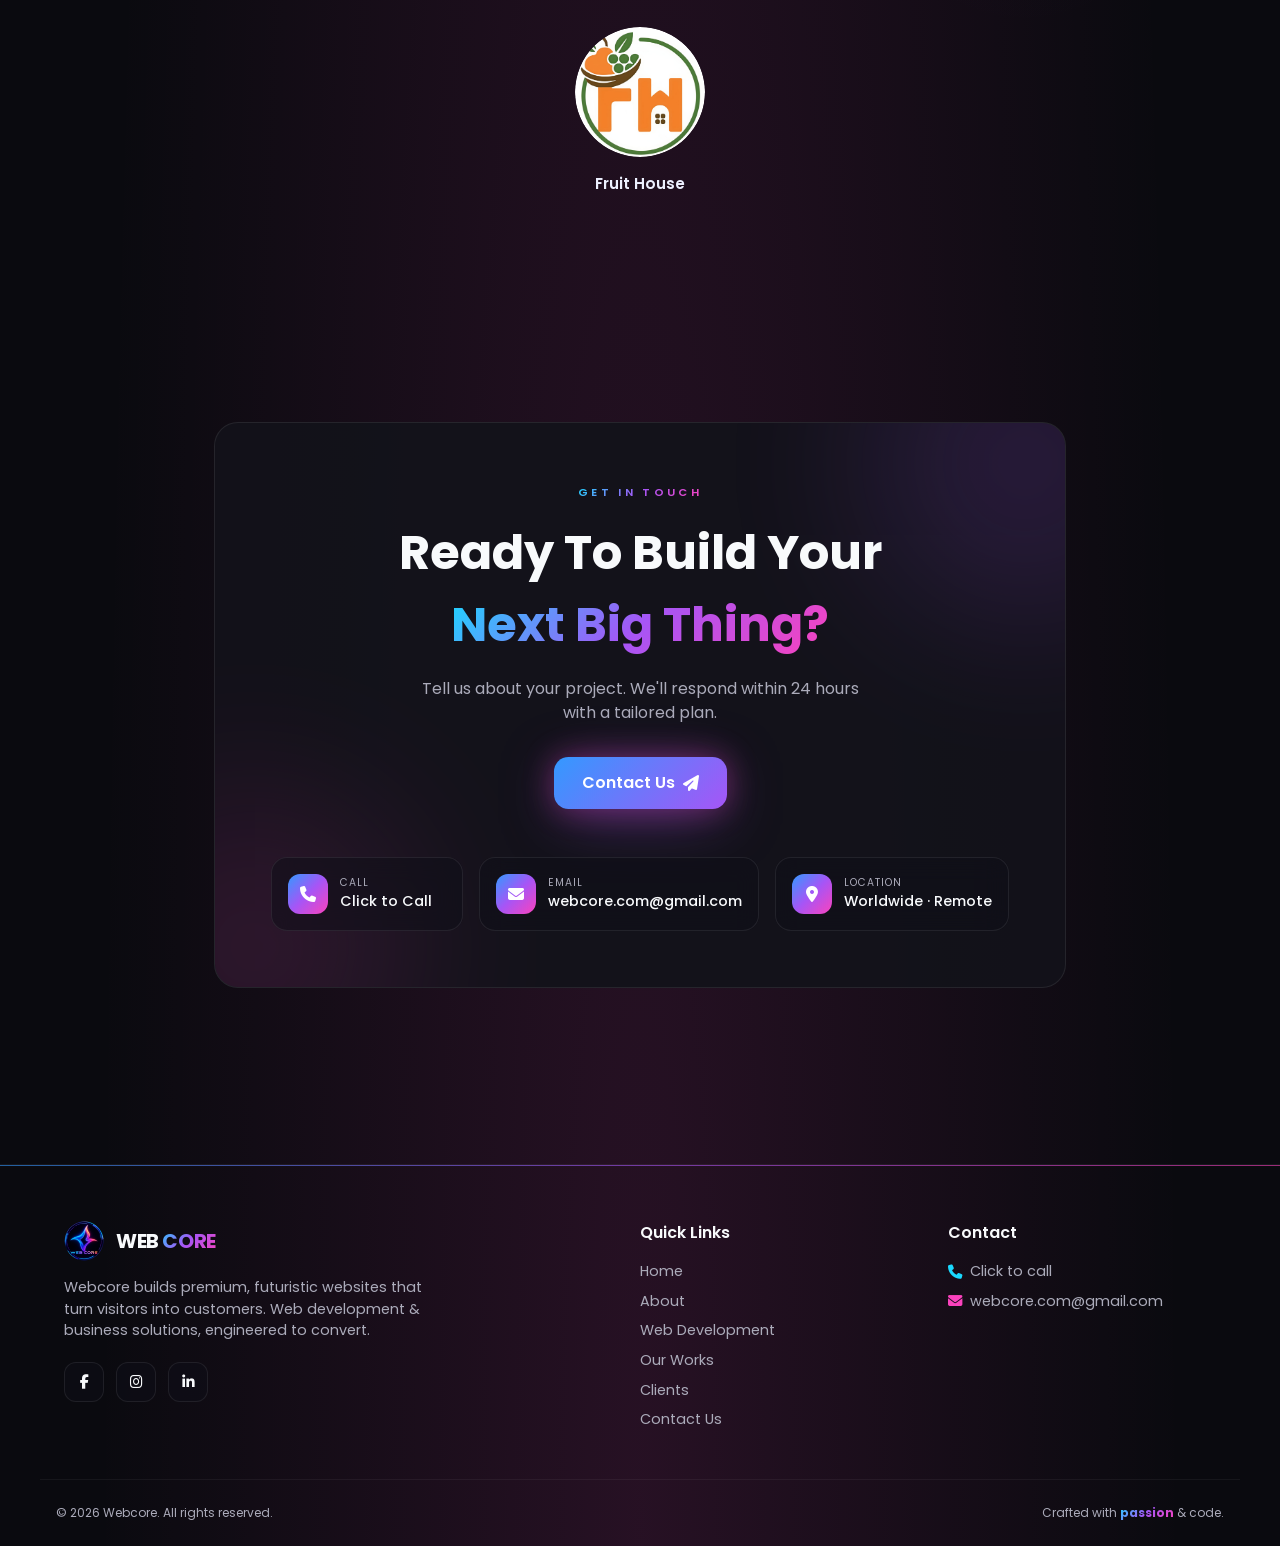
==== commit 29527353: "Update index.html" ====
--- a/index.html
+++ b/index.html
@@ -63,7 +63,7 @@
     }
   }
   </style>
-  <script>
+  <!-- <script>
     // 🔒 Disable Right Click
     document.addEventListener("contextmenu", function (e) {
         e.preventDefault();
@@ -120,7 +120,7 @@
         debugger;
     }, 2000);
     
-    </script>
+    </script> -->
     
     <style>
     /* 🔒 Disable text selection */
@@ -153,25 +153,26 @@
       max-width: 160px;
       min-width: 120px;
       display: flex;
+      flex-direction: column;
       justify-content: center;
       align-items: center;
+      gap: 1rem;
+      text-align: center;
     }
     .client-link {
-      width: 100%;
-      display: flex;
+      display: inline-flex;
       justify-content: center;
       align-items: center;
       text-decoration: none;
       position: relative;
-      padding: 0.8rem;
-      border-radius: 50%;
+      padding: 0;
+      border-radius: 0;
       transition: transform 0.35s ease;
     }
     .client-link::before {
       content: '';
       position: absolute;
       inset: 0;
-      border-radius: 50%;
       background: transparent;
       opacity: 0;
       transition: opacity 0.35s ease, transform 0.35s ease;
@@ -183,29 +184,37 @@
       max-width: 130px;
       aspect-ratio: 1 / 1;
       border-radius: 50%;
-      background: rgba(255,255,255,0.08);
-      box-shadow: 0 18px 40px rgba(0,0,0,0.08);
+      background: transparent;
+      box-shadow: none;
       display: flex;
       justify-content: center;
       align-items: center;
       position: relative;
       overflow: hidden;
-      transition: transform 0.35s ease, box-shadow 0.35s ease;
+      transition: transform 0.35s ease;
       z-index: 1;
+      padding: 0;
+    }
+    .client-logo img {
+      width: 100%;
+      height: 100%;
+      object-fit: cover;
+      border-radius: 50%;
+      z-index: 2;
+      display: block;
     }
     .client-link:hover {
       transform: translateY(-6px);
     }
     .client-link:hover::before {
-      opacity: 1;
+      opacity: 0;
       transform: scale(1);
-      background: radial-gradient(circle at top left, rgba(0,245,255,0.44), transparent 30%), radial-gradient(circle at bottom right, rgba(255,79,216,0.28), transparent 25%), linear-gradient(135deg, rgba(0,245,255,0.22), rgba(123,97,255,0.22), rgba(255,79,216,0.22));
-    }
-    .client-logo img {
-      width: 55%;
-      height: 55%;
-      object-fit: contain;
-      z-index: 2;
+    }
+    .client-name {
+      margin: 0;
+      font-size: 0.95rem;
+      font-weight: 600;
+      color: #edf0ff;
     }
     @media (max-width: 1024px) {
       .client-card {
@@ -542,14 +551,14 @@
           <p>Professional brands partner with us for modern, high-performance web experiences.</p>
         </div>
         <div class="client-grid">
-          <h1 class="client-placeholder reveal" style="font-size: 22px;">Comming soon..</h1>
-          <!-- <div class="client-card reveal">
-            <a class="client-link" href="Webcore.png" target="_blank" rel="noopener noreferrer" aria-label="Apple">
+          <div class="client-card reveal">
+            <a class="client-link" href="webdevelop.html" target="_blank" rel="noopener noreferrer" aria-label="Apple">
               <div class="client-logo">
-                <img src="https://upload.wikimedia.org/wikipedia/commons/f/fa/Apple_logo_black.svg" alt="Apple logo" />
+                <img src="Fruithouse.jpeg" alt="Fruit House logo" />
               </div>
             </a>
-          </div> -->
+            <h2 class="client-name">Fruit House</h2>
+          </div>
         </div>
       </div>
     </section>
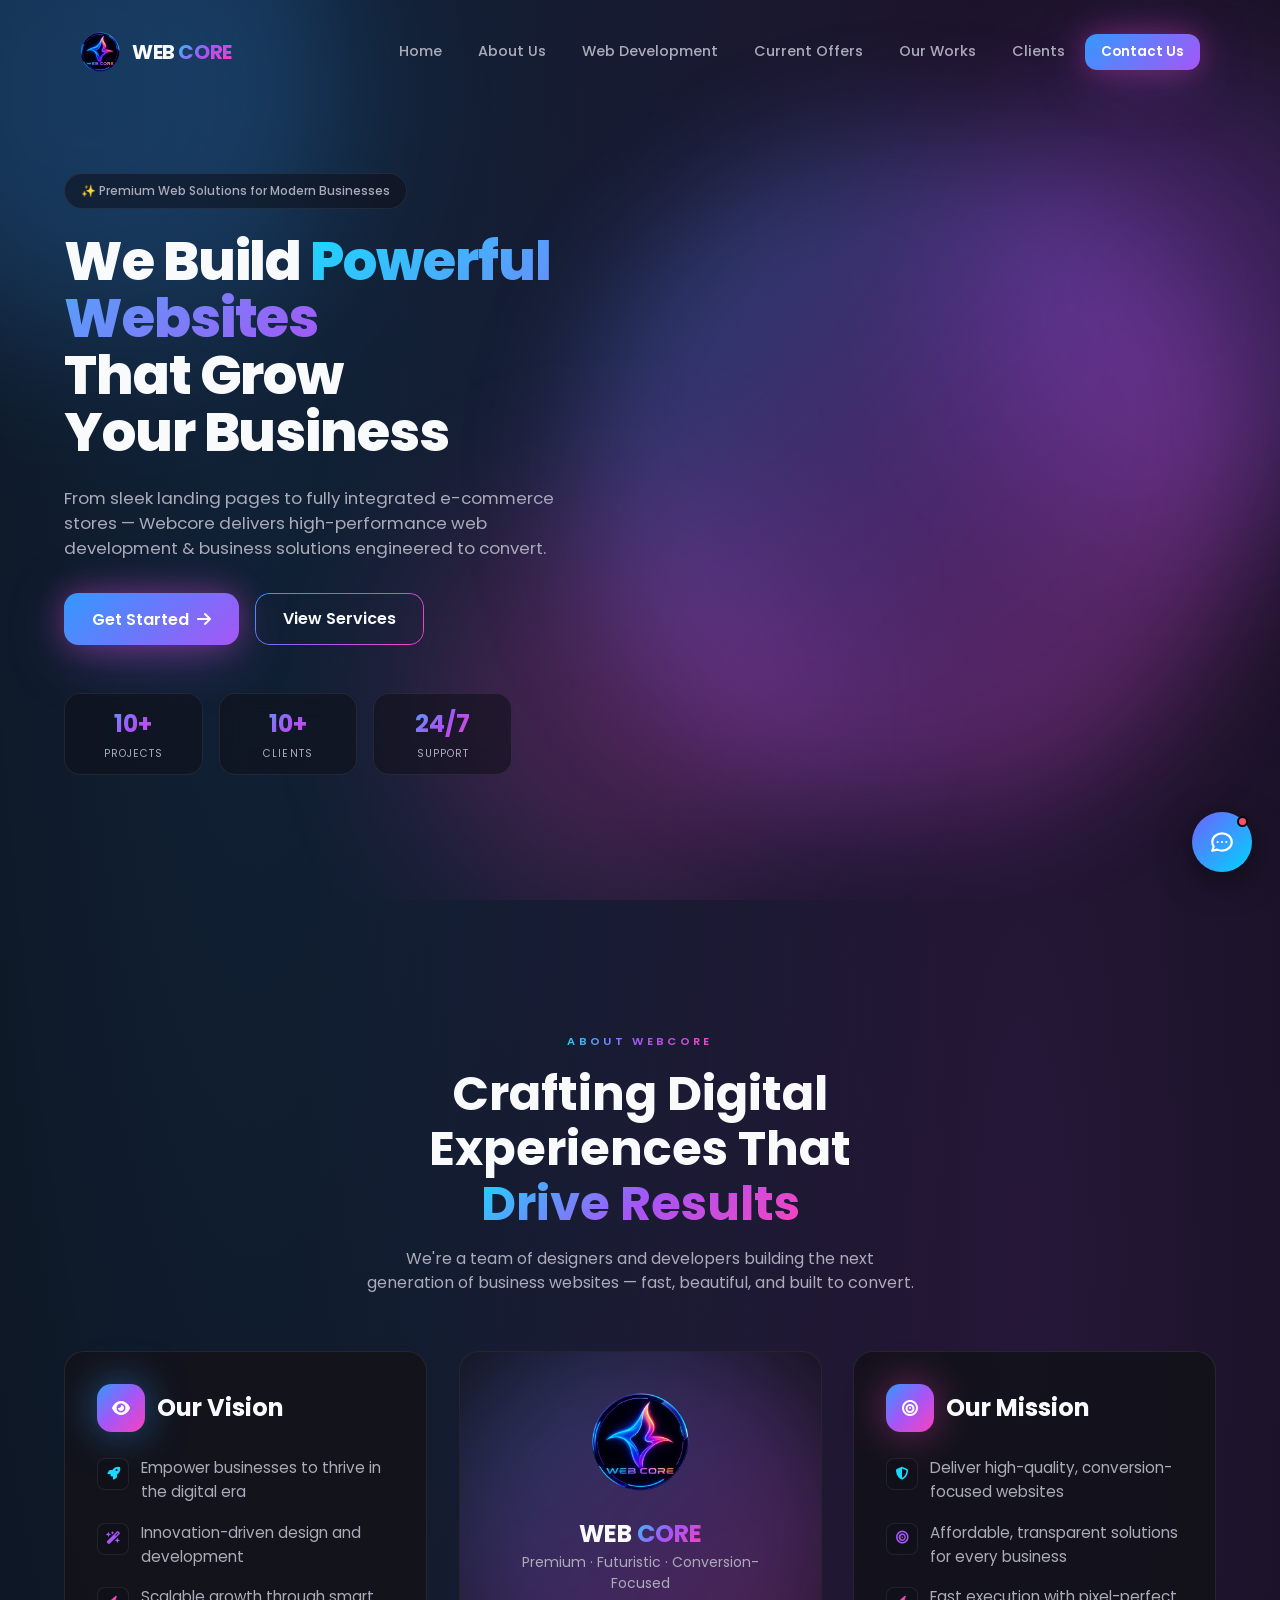
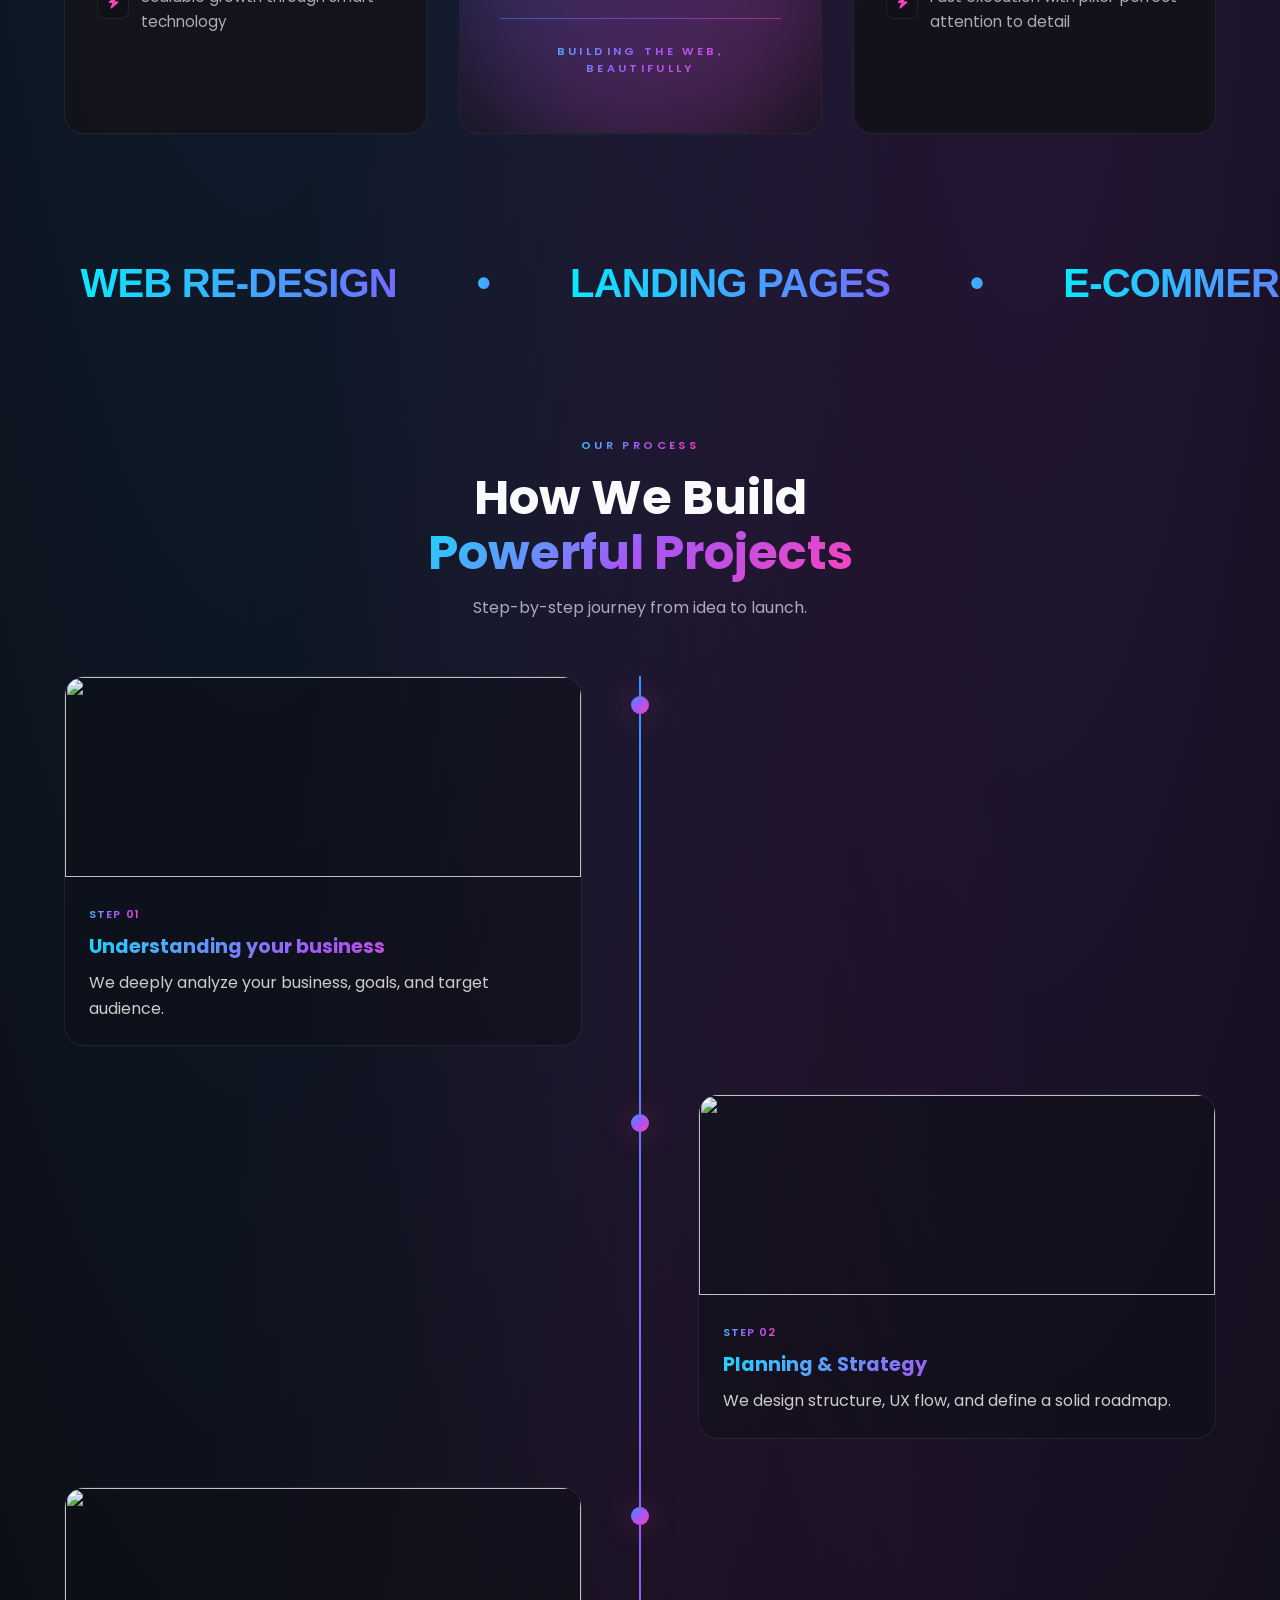
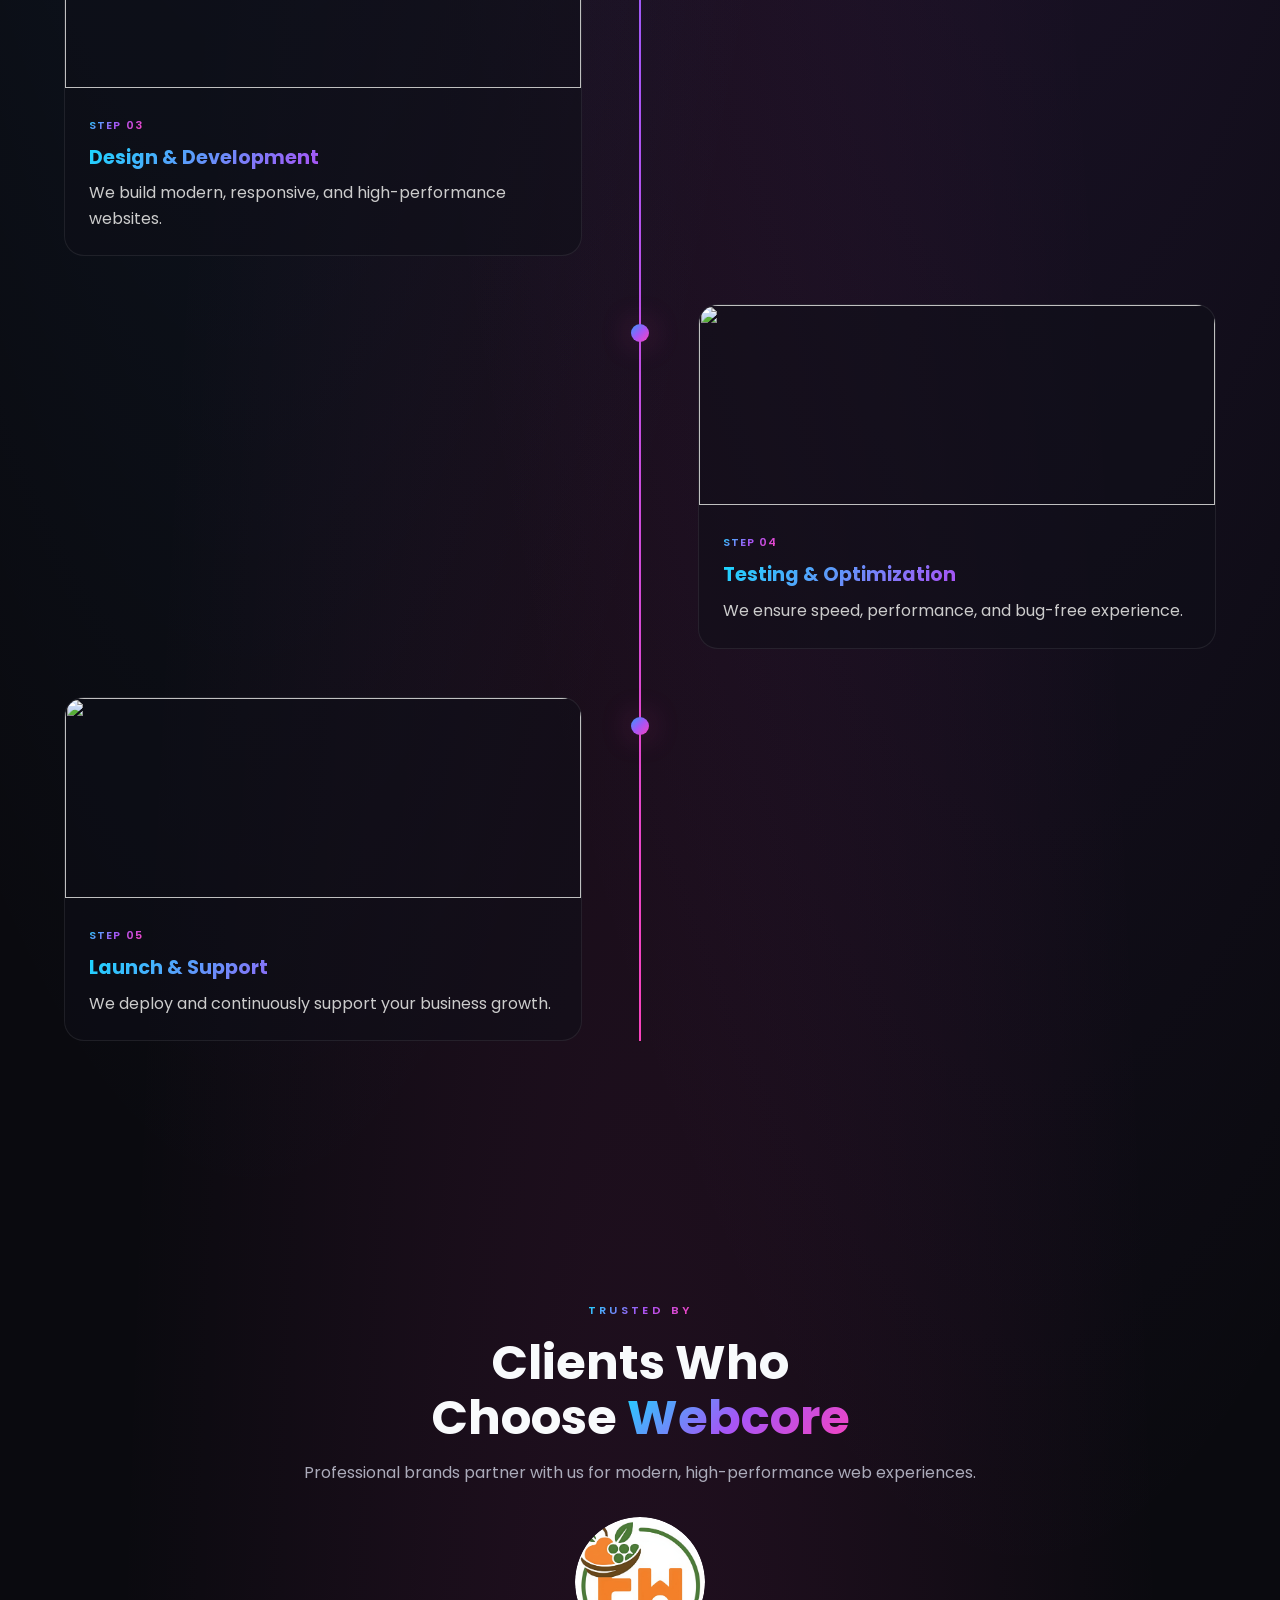
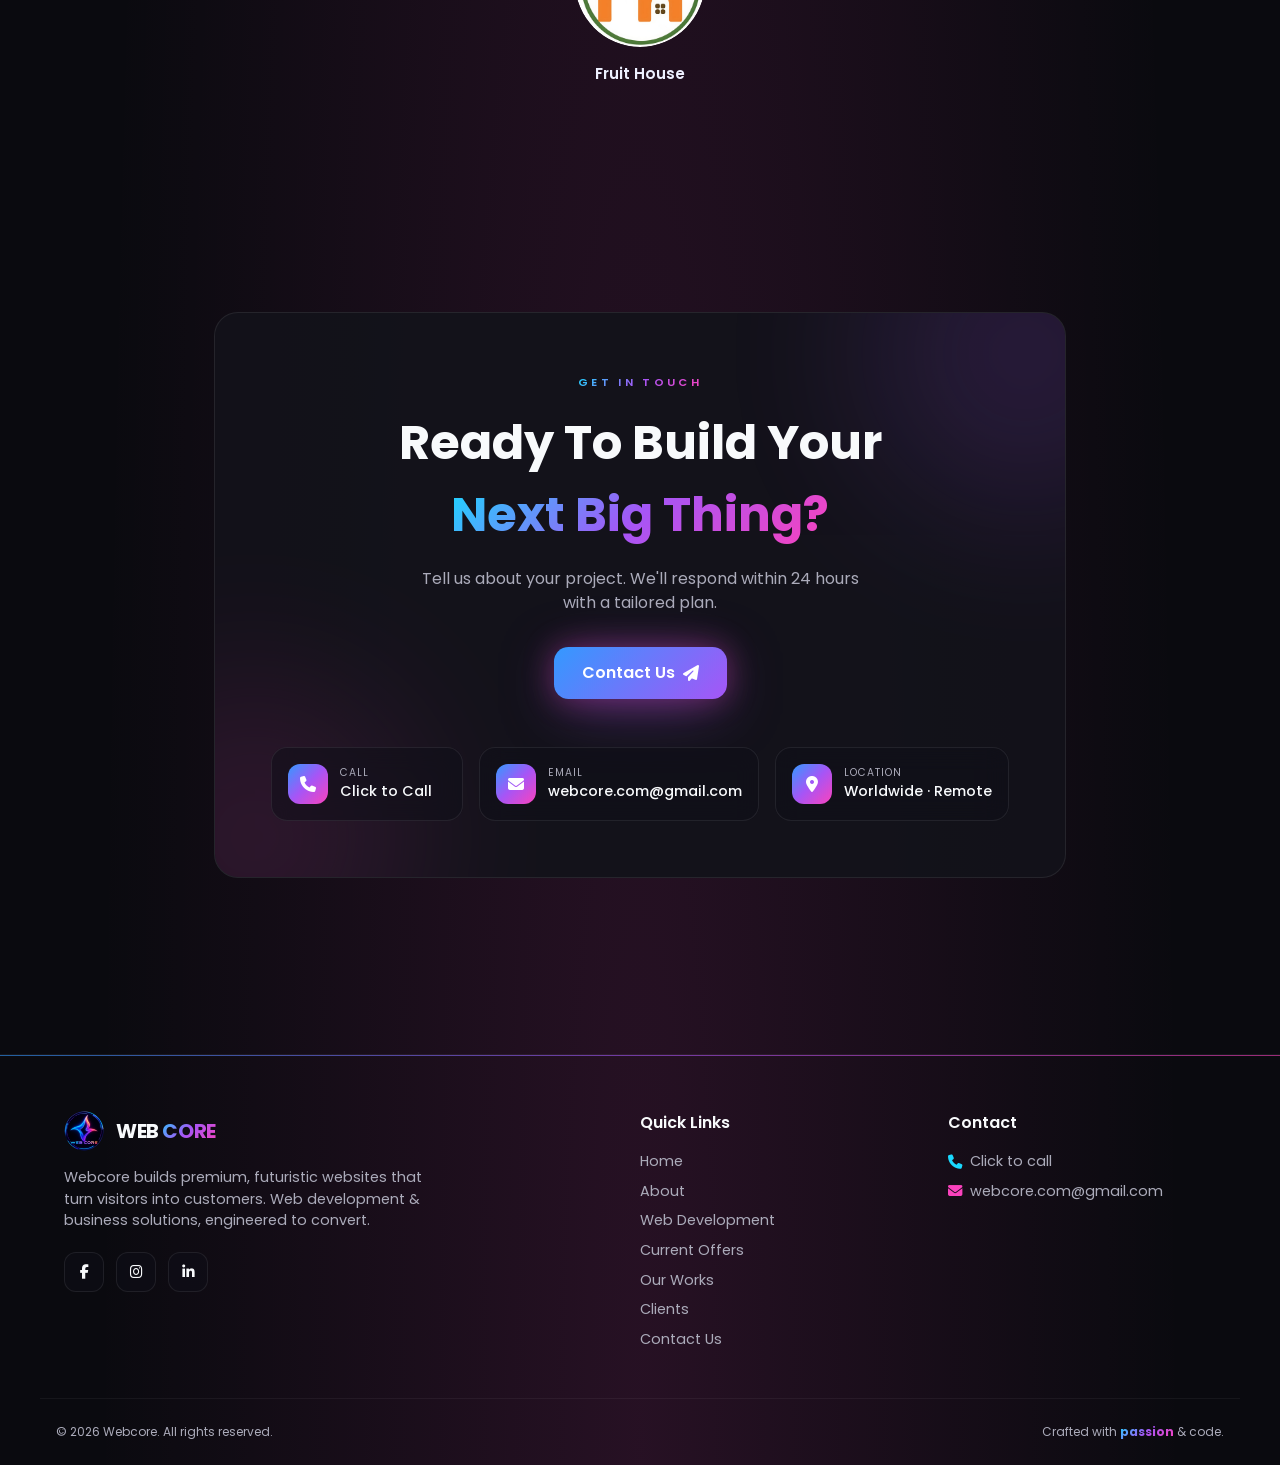
==== commit cdddabab: "Update index.html" ====
--- a/index.html
+++ b/index.html
@@ -313,6 +313,7 @@
           <a href="#home">Home</a>
           <a href="#about">About Us</a>
           <a href="webdevelop.html">Web Development</a>
+          <a href="offers.html">Current Offers</a>
           <a href="#process">Our Works</a>
           <a href="#clients">Clients</a>
           <button class="btn btn-neon btn-sm" data-open="contact">Contact Us</button>
@@ -325,6 +326,7 @@
         <a href="#home">Home</a>
         <a href="#about">About Us</a>
         <a href="webdevelop.html">Web Development</a>
+        <a href="offers.html">Current Offers</a>
         <a href="#process">Our Works</a>
         <a href="#clients">Clients</a>
         <button class="btn btn-neon" data-open="contact">Contact Us</button>
@@ -384,15 +386,15 @@
           <h2>Crafting Digital Experiences That <span class="grad-text">Drive Results</span></h2>
           <p>We're a team of designers and developers building the next generation of business websites — fast, beautiful, and built to convert.</p>
         </div>
-        <div class="founders-inline reveal">
+        <!-- <div class="founders-inline reveal">
           <span class="eyebrow grad-text">Founded by</span>
           <div class="founders-names">
             <span class="founder-name grad-text">Nawlir Iniyan B</span>
-            <!-- <span class="founder-name grad-text">Rilwankhan B</span>
+            <span class="founder-name grad-text">Rilwankhan B</span>
             <span class="founders-amp">|</span>
-            <span class="founder-name grad-text">Dharsini A</span> -->
-          </div>
-        </div>
+            <span class="founder-name grad-text">Dharsini A</span>
+          </div>
+        </div> -->
         <div class="about-grid">
           <div class="glass-card reveal">
             <div class="card-head">
@@ -618,6 +620,7 @@
           <li><a href="#home">Home</a></li>
           <li><a href="#about">About</a></li>
           <li><a href="webdevelop.html">Web Development</a></li>
+          <li><a href="offers.html">Current Offers</a></li>
           <li><a href="#process">Our Works</a></li>
           <li><a href="#clients">Clients</a></li>
           <li><a href="#contact">Contact Us</a></li>
